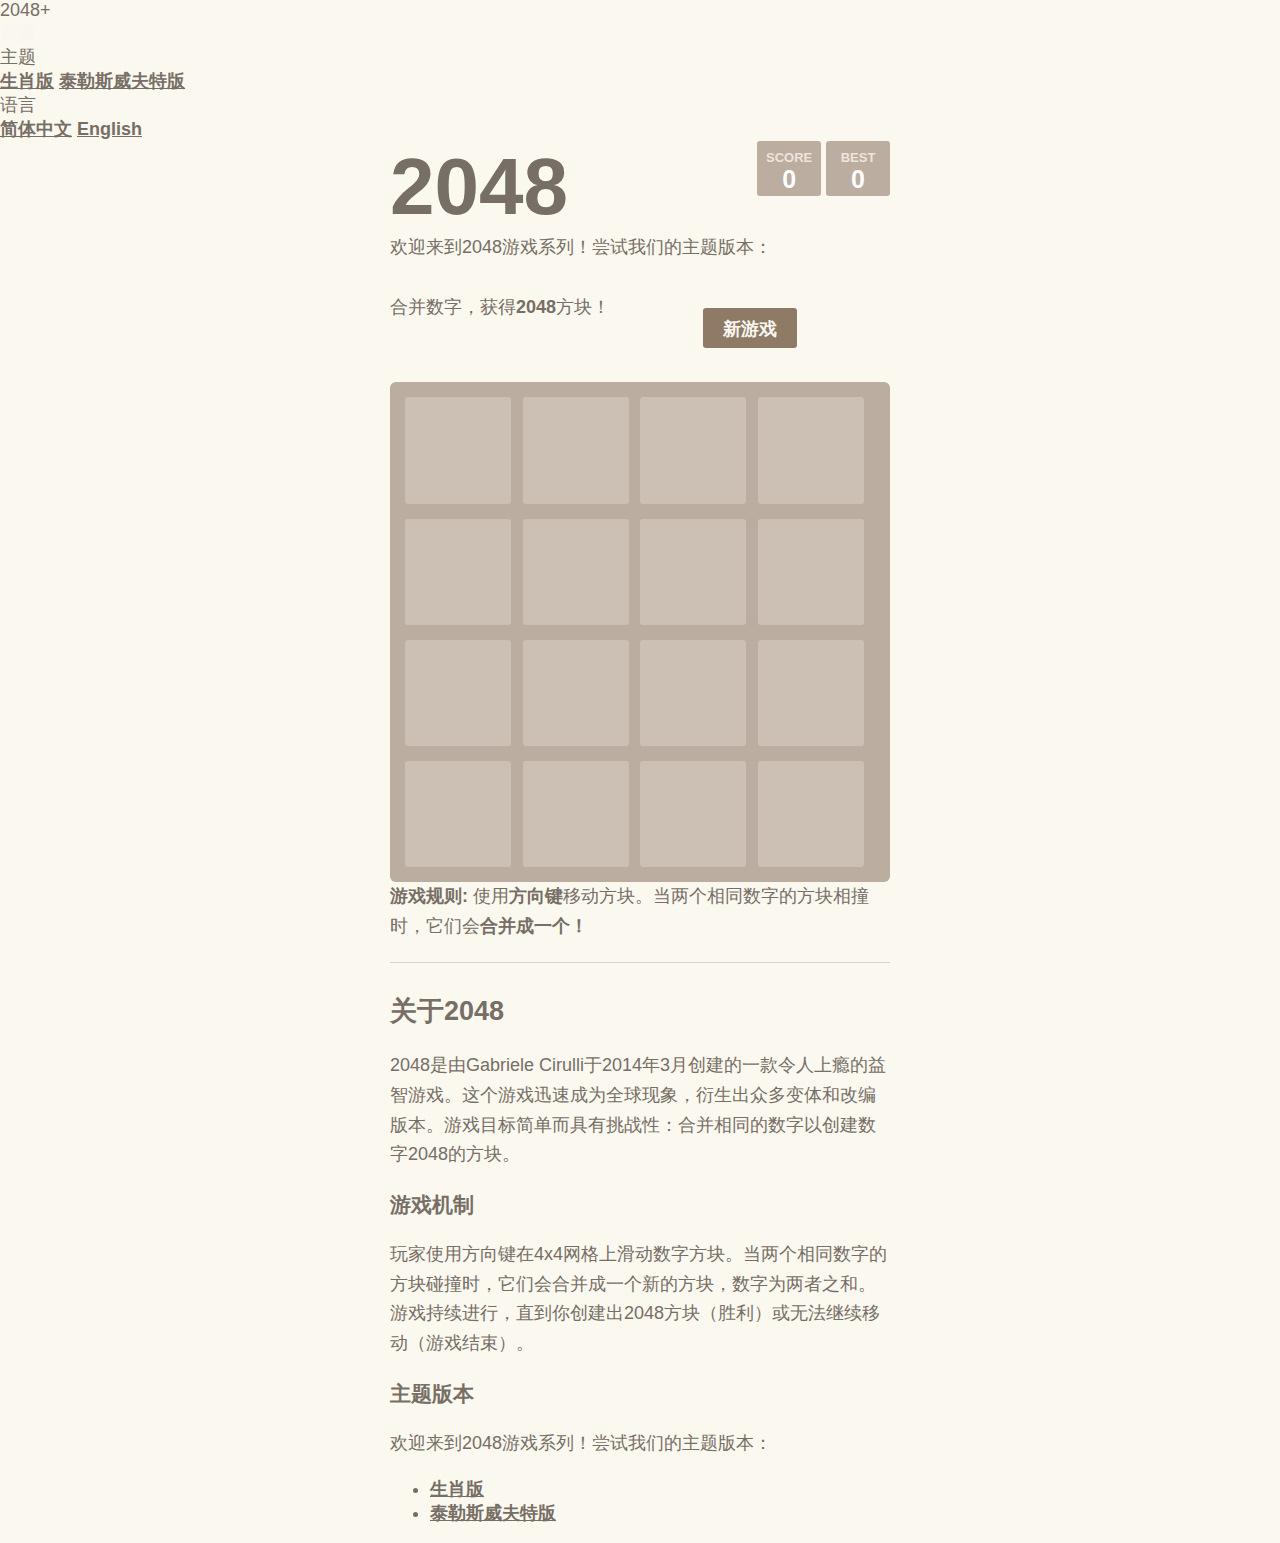
==== cn/index.html @ f3f9c8cc "update" ====
<!DOCTYPE html>
<html lang="cn">
<head>
  <meta charset="utf-8">
  <title>2048 Game Series | 2048 Fun Games</title>
  <meta name="description" content="欢迎来到2048游戏系列！尝试我们的主题版本：">
  <link href="../themes/common.css" rel="stylesheet" type="text/css">
  <link href="../style/main.css" rel="stylesheet" type="text/css">
  <link rel="apple-touch-icon" href="meta/apple-touch-icon.png">
  <meta name="apple-mobile-web-app-capable" content="yes">
  <meta name="apple-mobile-web-app-status-bar-style" content="black">
  <meta name="HandheldFriendly" content="True">
  <meta name="MobileOptimized" content="320">
  <meta name="viewport" content="width=device-width, target-densitydpi=160dpi, initial-scale=1.0, maximum-scale=1, user-scalable=no, minimal-ui">
  <link rel="icon" type="image/x-icon" href="favicon-16x16.ico">
  <link rel="shortcut icon" type="image/x-icon" href="favicon-16x16.ico">
  <link rel="stylesheet" href="https://cdnjs.cloudflare.com/ajax/libs/font-awesome/5.15.4/css/all.min.css">
</head>
<body>
  <div class="nav-container">
    <div class="nav-menu">
      <div class="site-title">2048+</div>
      <div class="nav-item">
        <a href="index.html" style="color: #f9f6f2; text-decoration: none; display: block;">首页</a>
      </div>
      <div class="nav-item">
        <span>主题</span>
        <div class="dropdown-content">
          <a href="themes/zodiac.html">生肖版</a>
          <a href="themes/taylorSwift.html">泰勒斯威夫特版</a>
        </div>
      </div>
    </div>
    <div class="language-selector nav-item">
      <span>语言</span>
      <div class="dropdown-content">
        <a href="/cn/index.html">简体中文</a>
        <a href="/en/index.html">English</a>
      </div>
    </div>
  </div>

  <div class="container">
    <div class="heading">
      <h1 class="title">2048</h1>
      <div class="scores-container">
        <div class="score-container">0</div>
        <div class="best-container">0</div>
      </div>
    </div>

    <p class="theme-intro">
      欢迎来到2048游戏系列！尝试我们的主题版本：
    </p>

    <div class="above-game">
      <p class="game-intro">合并数字，获得 <strong>2048</strong> 方块！</p>
      <a class="restart-button">新游戏</a>
    </div>

    <div class="game-container">
      <div class="game-message">
        <p></p>
        <div class="social-sharing">
          <a href="#" class="twitter-share" onclick="shareOnTwitter()">
            <i class="fab fa-twitter"></i> 分享到推特
          </a>
          <a href="#" class="xiaohongshu-share" onclick="shareOnXiaohongshu()">
            <i class="fas fa-heart"></i> 分享到小红书
          </a>
        </div>
        <div class="lower">
          <a class="keep-playing-button">继续游戏</a>
          <a class="retry-button">再试一次</a>
        </div>
      </div>

      <div class="grid-container">
        <div class="grid-row">
          <div class="grid-cell"></div>
          <div class="grid-cell"></div>
          <div class="grid-cell"></div>
          <div class="grid-cell"></div>
        </div>
        <div class="grid-row">
          <div class="grid-cell"></div>
          <div class="grid-cell"></div>
          <div class="grid-cell"></div>
          <div class="grid-cell"></div>
        </div>
        <div class="grid-row">
          <div class="grid-cell"></div>
          <div class="grid-cell"></div>
          <div class="grid-cell"></div>
          <div class="grid-cell"></div>
        </div>
        <div class="grid-row">
          <div class="grid-cell"></div>
          <div class="grid-cell"></div>
          <div class="grid-cell"></div>
          <div class="grid-cell"></div>
        </div>
      </div>

      <div class="tile-container">
      </div>
    </div>

    <p class="game-explanation">
      <strong class="important">游戏规则:</strong> 使用<strong>方向键</strong>移动方块。当两个相同数字的方块相撞时，它们会<strong>合并成一个！</strong>
    </p>
    <hr>
    <div class="game-description">
      <h2>关于2048</h2>
      <p>2048是由Gabriele Cirulli于2014年3月创建的一款令人上瘾的益智游戏。这个游戏迅速成为全球现象，衍生出众多变体和改编版本。游戏目标简单而具有挑战性：合并相同的数字以创建数字2048的方块。</p>
      
      <h3>游戏机制</h3>
      <p>玩家使用方向键在4x4网格上滑动数字方块。当两个相同数字的方块碰撞时，它们会合并成一个新的方块，数字为两者之和。游戏持续进行，直到你创建出2048方块（胜利）或无法继续移动（游戏结束）。</p>
      
      <h3>主题版本</h3>
      <p>欢迎来到2048游戏系列！尝试我们的主题版本：</p>
      <ul>
        <li><strong><a href="themes/zodiac.html">生肖版</a></strong></li>
        <li><strong><a href="themes/taylorSwift.html">泰勒斯威夫特版</a></strong></li>
      </ul>
    </div>
  </div>

  <script src="../js/bind_polyfill.js"></script>
  <script src="../js/classlist_polyfill.js"></script>
  <script src="../js/animframe_polyfill.js"></script>
  <script src="../js/keyboard_input_manager.js"></script>
  <script src="../js/html_actuator.js"></script>
  <script src="../js/grid.js"></script>
  <script src="../js/tile.js"></script>
  <script src="../js/local_storage_manager.js"></script>
  <script src="../js/game_manager.js"></script>
  <script src="../js/application.js"></script>
  <script>
    function shareOnTwitter() {
      const text = "欢迎来到2048游戏系列！尝试我们的主题版本：";
      const url = window.location.href;
      window.open(`https://twitter.com/intent/tweet?text=${encodeURIComponent(text)}&url=${encodeURIComponent(url)}`, '_blank');
    }

    function shareOnXiaohongshu() {
      const text = "欢迎来到2048游戏系列！尝试我们的主题版本： " + window.location.href;
      navigator.clipboard.writeText(text).then(() => {
        alert("分享到小红书");
      });
    }
  </script>
</body>
</html>
---- style/main.css ----
@import url(fonts/clear-sans.css);
html, body {
  margin: 0;
  padding: 0;
  background: #faf8ef;
  color: #776e65;
  font-family: "Clear Sans", "Helvetica Neue", Arial, sans-serif;
  font-size: 18px; }

body {
  margin: 0; }

.heading:after {
  content: "";
  display: block;
  clear: both; }

h1.title {
  font-size: 80px;
  font-weight: bold;
  margin: 0;
  display: block;
  float: left; }

.scores-container {
  float: right;
  text-align: right; }

.above-game {
  display: flex;
  justify-content: space-between;
  align-items: center;
  margin-bottom: 1em;
}

.above-game:after {
  content: "";
  display: table;
  clear: both;
}

.above-game .restart-button {
  float: right;
}

.score-container, .best-container {
  position: relative;
  display: inline-block;
  background: #bbada0;
  padding: 15px 25px;
  font-size: 25px;
  height: 25px;
  line-height: 47px;
  font-weight: bold;
  border-radius: 3px;
  color: white;
  text-align: center; }
  .score-container:after, .best-container:after {
    position: absolute;
    width: 100%;
    top: 10px;
    left: 0;
    text-transform: uppercase;
    font-size: 13px;
    line-height: 13px;
    text-align: center;
    color: #eee4da; }
  .score-container .score-addition, .best-container .score-addition {
    position: absolute;
    right: 30px;
    color: red;
    font-size: 25px;
    line-height: 25px;
    font-weight: bold;
    color: rgba(119, 110, 101, 0.9);
    z-index: 100;
    -webkit-animation: move-up 600ms ease-in;
    -moz-animation: move-up 600ms ease-in;
    animation: move-up 600ms ease-in;
    -webkit-animation-fill-mode: both;
    -moz-animation-fill-mode: both;
    animation-fill-mode: both; }

.score-container:after {
  content: "Score"; }

.best-container:after {
  content: "Best"; }

p {
  margin-top: 0;
  margin-bottom: 10px;
  line-height: 1.65; }

a {
  color: #776e65;
  font-weight: bold;
  text-decoration: underline;
  cursor: pointer; }

strong.important {
  text-transform: uppercase; }

hr {
  border: none;
  border-bottom: 1px solid #d8d4d0;
  margin-top: 20px;
  margin-bottom: 30px; }

.container {
  width: 500px;
  margin: 0 auto;
  padding: 0 20px;
}

@-webkit-keyframes fade-in {
  0% {
    opacity: 0; }

  100% {
    opacity: 1; } }
@-moz-keyframes fade-in {
  0% {
    opacity: 0; }

  100% {
    opacity: 1; } }
@keyframes fade-in {
  0% {
    opacity: 0; }

  100% {
    opacity: 1; } }
.game-container {
  position: relative;
  padding: 15px;
  cursor: default;
  -webkit-touch-callout: none;
  -ms-touch-callout: none;
  -webkit-user-select: none;
  -moz-user-select: none;
  -ms-user-select: none;
  -ms-touch-action: none;
  touch-action: none;
  background: #bbada0;
  border-radius: 6px;
  width: 500px;
  height: 500px;
  box-sizing: border-box;
  margin: 0 auto;
  clear: both;
  z-index: 5; }
  .game-container .game-message {
    display: none;
    position: absolute;
    top: 0;
    right: 0;
    bottom: 0;
    left: 0;
    background: rgba(238, 228, 218, 0.5);
    z-index: 100;
    text-align: center;
    -webkit-animation: fade-in 800ms ease 1200ms;
    -moz-animation: fade-in 800ms ease 1200ms;
    animation: fade-in 800ms ease 1200ms;
    -webkit-animation-fill-mode: both;
    -moz-animation-fill-mode: both;
    animation-fill-mode: both; }
    .game-container .game-message p {
      font-size: 60px;
      font-weight: bold;
      height: 60px;
      line-height: 60px;
      margin-top: 222px; }
    .game-container .game-message .lower {
      display: block;
      margin-top: 59px; }
    .game-container .game-message a {
      display: inline-block;
      background: #8f7a66;
      border-radius: 3px;
      padding: 0 20px;
      text-decoration: none;
      color: #f9f6f2;
      height: 40px;
      line-height: 42px;
      margin-left: 9px; }
      .game-container .game-message a.keep-playing-button {
        display: none; }
    .game-container .game-message.game-won {
      background: rgba(237, 194, 46, 0.5);
      color: #f9f6f2; }
      .game-container .game-message.game-won a.keep-playing-button {
        display: inline-block; }
    .game-container .game-message.game-won, .game-container .game-message.game-over {
      display: block; }

.grid-container {
  position: relative;
  z-index: 1;
  width: 100%;
  height: 100%; }

.grid-row {
  margin-bottom: 15px;
  display: flex;
  justify-content: space-between; }
  .grid-row:last-child {
    margin-bottom: 0; }
  .grid-row:after {
    content: "";
    display: block;
    clear: both; }

.grid-cell {
  width: 106.25px;
  height: 106.25px;
  border-radius: 3px;
  background: rgba(238, 228, 218, 0.35);
  flex: 0 0 auto; }
  .grid-cell:last-child {
    margin-right: 0; }

.tile-container {
  position: absolute;
  top: 15px;
  left: 15px;
  right: 15px;
  bottom: 15px;
  z-index: 2; }

.tile, .tile .tile-inner {
  width: 107px;
  height: 107px;
  line-height: 107px; }
.tile.tile-position-1-1 {
  -webkit-transform: translate(0px, 0px);
  -moz-transform: translate(0px, 0px);
  -ms-transform: translate(0px, 0px);
  transform: translate(0px, 0px); }
.tile.tile-position-1-2 {
  -webkit-transform: translate(0px, 121px);
  -moz-transform: translate(0px, 121px);
  -ms-transform: translate(0px, 121px);
  transform: translate(0px, 121px); }
.tile.tile-position-1-3 {
  -webkit-transform: translate(0px, 242px);
  -moz-transform: translate(0px, 242px);
  -ms-transform: translate(0px, 242px);
  transform: translate(0px, 242px); }
.tile.tile-position-1-4 {
  -webkit-transform: translate(0px, 363px);
  -moz-transform: translate(0px, 363px);
  -ms-transform: translate(0px, 363px);
  transform: translate(0px, 363px); }
.tile.tile-position-2-1 {
  -webkit-transform: translate(121px, 0px);
  -moz-transform: translate(121px, 0px);
  -ms-transform: translate(121px, 0px);
  transform: translate(121px, 0px); }
.tile.tile-position-2-2 {
  -webkit-transform: translate(121px, 121px);
  -moz-transform: translate(121px, 121px);
  -ms-transform: translate(121px, 121px);
  transform: translate(121px, 121px); }
.tile.tile-position-2-3 {
  -webkit-transform: translate(121px, 242px);
  -moz-transform: translate(121px, 242px);
  -ms-transform: translate(121px, 242px);
  transform: translate(121px, 242px); }
.tile.tile-position-2-4 {
  -webkit-transform: translate(121px, 363px);
  -moz-transform: translate(121px, 363px);
  -ms-transform: translate(121px, 363px);
  transform: translate(121px, 363px); }
.tile.tile-position-3-1 {
  -webkit-transform: translate(242px, 0px);
  -moz-transform: translate(242px, 0px);
  -ms-transform: translate(242px, 0px);
  transform: translate(242px, 0px); }
.tile.tile-position-3-2 {
  -webkit-transform: translate(242px, 121px);
  -moz-transform: translate(242px, 121px);
  -ms-transform: translate(242px, 121px);
  transform: translate(242px, 121px); }
.tile.tile-position-3-3 {
  -webkit-transform: translate(242px, 242px);
  -moz-transform: translate(242px, 242px);
  -ms-transform: translate(242px, 242px);
  transform: translate(242px, 242px); }
.tile.tile-position-3-4 {
  -webkit-transform: translate(242px, 363px);
  -moz-transform: translate(242px, 363px);
  -ms-transform: translate(242px, 363px);
  transform: translate(242px, 363px); }
.tile.tile-position-4-1 {
  -webkit-transform: translate(363px, 0px);
  -moz-transform: translate(363px, 0px);
  -ms-transform: translate(363px, 0px);
  transform: translate(363px, 0px); }
.tile.tile-position-4-2 {
  -webkit-transform: translate(363px, 121px);
  -moz-transform: translate(363px, 121px);
  -ms-transform: translate(363px, 121px);
  transform: translate(363px, 121px); }
.tile.tile-position-4-3 {
  -webkit-transform: translate(363px, 242px);
  -moz-transform: translate(363px, 242px);
  -ms-transform: translate(363px, 242px);
  transform: translate(363px, 242px); }
.tile.tile-position-4-4 {
  -webkit-transform: translate(363px, 363px);
  -moz-transform: translate(363px, 363px);
  -ms-transform: translate(363px, 363px);
  transform: translate(363px, 363px); }

.tile {
  position: absolute;
  -webkit-transition: 100ms ease-in-out;
  -moz-transition: 100ms ease-in-out;
  transition: 100ms ease-in-out;
  -webkit-transition-property: -webkit-transform;
  -moz-transition-property: -moz-transform;
  transition-property: transform; }
  .tile .tile-inner {
    border-radius: 3px;
    background: #eee4da;
    text-align: center;
    font-weight: bold;
    z-index: 10;
    font-size: 55px; }
  .tile.tile-2 .tile-inner {
    background: #eee4da;
    box-shadow: 0 0 30px 10px rgba(243, 215, 116, 0), inset 0 0 0 1px rgba(255, 255, 255, 0); }
  .tile.tile-4 .tile-inner {
    background: #ede0c8;
    box-shadow: 0 0 30px 10px rgba(243, 215, 116, 0), inset 0 0 0 1px rgba(255, 255, 255, 0); }
  .tile.tile-8 .tile-inner {
    color: #f9f6f2;
    background: #f2b179; }
  .tile.tile-16 .tile-inner {
    color: #f9f6f2;
    background: #f59563; }
  .tile.tile-32 .tile-inner {
    color: #f9f6f2;
    background: #f67c5f; }
  .tile.tile-64 .tile-inner {
    color: #f9f6f2;
    background: #f65e3b; }
  .tile.tile-128 .tile-inner {
    color: #f9f6f2;
    background: #edcf72;
    box-shadow: 0 0 30px 10px rgba(243, 215, 116, 0.2381), inset 0 0 0 1px rgba(255, 255, 255, 0.14286);
    font-size: 45px; }
    @media screen and (max-width: 520px) {
      .tile.tile-128 .tile-inner {
        font-size: 25px; } }
  .tile.tile-256 .tile-inner {
    color: #f9f6f2;
    background: #edcc61;
    box-shadow: 0 0 30px 10px rgba(243, 215, 116, 0.31746), inset 0 0 0 1px rgba(255, 255, 255, 0.19048);
    font-size: 45px; }
    @media screen and (max-width: 520px) {
      .tile.tile-256 .tile-inner {
        font-size: 25px; } }
  .tile.tile-512 .tile-inner {
    color: #f9f6f2;
    background: #edc850;
    box-shadow: 0 0 30px 10px rgba(243, 215, 116, 0.39683), inset 0 0 0 1px rgba(255, 255, 255, 0.2381);
    font-size: 45px; }
    @media screen and (max-width: 520px) {
      .tile.tile-512 .tile-inner {
        font-size: 25px; } }
  .tile.tile-1024 .tile-inner {
    color: #f9f6f2;
    background: #edc53f;
    box-shadow: 0 0 30px 10px rgba(243, 215, 116, 0.47619), inset 0 0 0 1px rgba(255, 255, 255, 0.28571);
    font-size: 35px; }
    @media screen and (max-width: 520px) {
      .tile.tile-1024 .tile-inner {
        font-size: 15px; } }
  .tile.tile-2048 .tile-inner {
    color: #f9f6f2;
    background: #edc22e;
    box-shadow: 0 0 30px 10px rgba(243, 215, 116, 0.55556), inset 0 0 0 1px rgba(255, 255, 255, 0.33333);
    font-size: 35px; }
    @media screen and (max-width: 520px) {
      .tile.tile-2048 .tile-inner {
        font-size: 15px; } }
  .tile.tile-super .tile-inner {
    color: #f9f6f2;
    background: #3c3a32;
    font-size: 30px; }
    @media screen and (max-width: 520px) {
      .tile.tile-super .tile-inner {
        font-size: 10px; } }

@-webkit-keyframes appear {
  0% {
    opacity: 0;
    -webkit-transform: scale(0);
    -moz-transform: scale(0);
    -ms-transform: scale(0);
    transform: scale(0); }

  100% {
    opacity: 1;
    -webkit-transform: scale(1);
    -moz-transform: scale(1);
    -ms-transform: scale(1);
    transform: scale(1); } }
@-moz-keyframes appear {
  0% {
    opacity: 0;
    -webkit-transform: scale(0);
    -moz-transform: scale(0);
    -ms-transform: scale(0);
    transform: scale(0); }

  100% {
    opacity: 1;
    -webkit-transform: scale(1);
    -moz-transform: scale(1);
    -ms-transform: scale(1);
    transform: scale(1); } }
@keyframes appear {
  0% {
    opacity: 0;
    -webkit-transform: scale(0);
    -moz-transform: scale(0);
    -ms-transform: scale(0);
    transform: scale(0); }

  100% {
    opacity: 1;
    -webkit-transform: scale(1);
    -moz-transform: scale(1);
    -ms-transform: scale(1);
    transform: scale(1); } }
.tile-new .tile-inner {
  -webkit-animation: appear 200ms ease 100ms;
  -moz-animation: appear 200ms ease 100ms;
  animation: appear 200ms ease 100ms;
  -webkit-animation-fill-mode: backwards;
  -moz-animation-fill-mode: backwards;
  animation-fill-mode: backwards; }

@-webkit-keyframes pop {
  0% {
    -webkit-transform: scale(0);
    -moz-transform: scale(0);
    -ms-transform: scale(0);
    transform: scale(0); }

  50% {
    -webkit-transform: scale(1.2);
    -moz-transform: scale(1.2);
    -ms-transform: scale(1.2);
    transform: scale(1.2); }

  100% {
    -webkit-transform: scale(1);
    -moz-transform: scale(1);
    -ms-transform: scale(1);
    transform: scale(1); } }
@-moz-keyframes pop {
  0% {
    -webkit-transform: scale(0);
    -moz-transform: scale(0);
    -ms-transform: scale(0);
    transform: scale(0); }

  50% {
    -webkit-transform: scale(1.2);
    -moz-transform: scale(1.2);
    -ms-transform: scale(1.2);
    transform: scale(1.2); }

  100% {
    -webkit-transform: scale(1);
    -moz-transform: scale(1);
    -ms-transform: scale(1);
    transform: scale(1); } }
@keyframes pop {
  0% {
    -webkit-transform: scale(0);
    -moz-transform: scale(0);
    -ms-transform: scale(0);
    transform: scale(0); }

  50% {
    -webkit-transform: scale(1.2);
    -moz-transform: scale(1.2);
    -ms-transform: scale(1.2);
    transform: scale(1.2); }

  100% {
    -webkit-transform: scale(1);
    -moz-transform: scale(1);
    -ms-transform: scale(1);
    transform: scale(1); } }
.tile-merged .tile-inner {
  z-index: 20;
  -webkit-animation: pop 200ms ease 100ms;
  -moz-animation: pop 200ms ease 100ms;
  animation: pop 200ms ease 100ms;
  -webkit-animation-fill-mode: backwards;
  -moz-animation-fill-mode: backwards;
  animation-fill-mode: backwards; }

.above-game:after {
  content: "";
  display: block;
  clear: both; }

.game-intro {
  margin-bottom: 0;
  padding: 20px 0;
  position: relative;
  z-index: 10;
  display: flex;
  justify-content: space-between;
  align-items: center;
}

.game-intro p {
  margin: 0;
  line-height: 1.65;
}

.above-game {
  margin-bottom: 0;
}

.restart-button {
  display: inline-block;
  background: #8f7a66;
  border-radius: 3px;
  padding: 0 20px;
  text-decoration: none;
  color: #f9f6f2;
  height: 40px;
  line-height: 42px;
  cursor: pointer;
  font-weight: bold;
  transition: background-color 0.2s ease;
}

.restart-button:hover {
  background: #776e65;
}

.game-container {
  position: relative;
  padding: 15px;
  cursor: default;
  -webkit-touch-callout: none;
  -ms-touch-callout: none;
  -webkit-user-select: none;
  -moz-user-select: none;
  -ms-user-select: none;
  -ms-touch-action: none;
  touch-action: none;
  background: #bbada0;
  border-radius: 6px;
  width: 500px;
  height: 500px;
  box-sizing: border-box;
  margin: 0 auto;
  clear: both;
  z-index: 5; }
  .game-container .game-message {
    display: none;
    position: absolute;
    top: 0;
    right: 0;
    bottom: 0;
    left: 0;
    background: rgba(238, 228, 218, 0.5);
    z-index: 100;
    text-align: center;
    -webkit-animation: fade-in 800ms ease 1200ms;
    -moz-animation: fade-in 800ms ease 1200ms;
    animation: fade-in 800ms ease 1200ms;
    -webkit-animation-fill-mode: both;
    -moz-animation-fill-mode: both;
    animation-fill-mode: both; }
    .game-container .game-message p {
      font-size: 60px;
      font-weight: bold;
      height: 60px;
      line-height: 60px;
      margin-top: 222px; }
    .game-container .game-message .lower {
      display: block;
      margin-top: 59px; }
    .game-container .game-message a {
      display: inline-block;
      background: #8f7a66;
      border-radius: 3px;
      padding: 0 20px;
      text-decoration: none;
      color: #f9f6f2;
      height: 40px;
      line-height: 42px;
      margin-left: 9px; }
      .game-container .game-message a.keep-playing-button {
        display: none; }
    .game-container .game-message.game-won {
      background: rgba(237, 194, 46, 0.5);
      color: #f9f6f2; }
      .game-container .game-message.game-won a.keep-playing-button {
        display: inline-block; }
    .game-container .game-message.game-won, .game-container .game-message.game-over {
      display: block; }

.grid-container {
  position: relative;
  z-index: 1;
  width: 100%;
  height: 100%; }

.grid-row {
  margin-bottom: 15px;
  display: flex;
  justify-content: space-between; }
  .grid-row:last-child {
    margin-bottom: 0; }
  .grid-row:after {
    content: "";
    display: block;
    clear: both; }

.grid-cell {
  width: 106.25px;
  height: 106.25px;
  border-radius: 3px;
  background: rgba(238, 228, 218, 0.35);
  flex: 0 0 auto; }
  .grid-cell:last-child {
    margin-right: 0; }

.tile-container {
  position: absolute;
  top: 15px;
  left: 15px;
  right: 15px;
  bottom: 15px;
  z-index: 2; }

.tile, .tile .tile-inner {
  width: 107px;
  height: 107px;
  line-height: 107px; }
.tile.tile-position-1-1 {
  -webkit-transform: translate(0px, 0px);
  -moz-transform: translate(0px, 0px);
  -ms-transform: translate(0px, 0px);
  transform: translate(0px, 0px); }
.tile.tile-position-1-2 {
  -webkit-transform: translate(0px, 121px);
  -moz-transform: translate(0px, 121px);
  -ms-transform: translate(0px, 121px);
  transform: translate(0px, 121px); }
.tile.tile-position-1-3 {
  -webkit-transform: translate(0px, 242px);
  -moz-transform: translate(0px, 242px);
  -ms-transform: translate(0px, 242px);
  transform: translate(0px, 242px); }
.tile.tile-position-1-4 {
  -webkit-transform: translate(0px, 363px);
  -moz-transform: translate(0px, 363px);
  -ms-transform: translate(0px, 363px);
  transform: translate(0px, 363px); }
.tile.tile-position-2-1 {
  -webkit-transform: translate(121px, 0px);
  -moz-transform: translate(121px, 0px);
  -ms-transform: translate(121px, 0px);
  transform: translate(121px, 0px); }
.tile.tile-position-2-2 {
  -webkit-transform: translate(121px, 121px);
  -moz-transform: translate(121px, 121px);
  -ms-transform: translate(121px, 121px);
  transform: translate(121px, 121px); }
.tile.tile-position-2-3 {
  -webkit-transform: translate(121px, 242px);
  -moz-transform: translate(121px, 242px);
  -ms-transform: translate(121px, 242px);
  transform: translate(121px, 242px); }
.tile.tile-position-2-4 {
  -webkit-transform: translate(121px, 363px);
  -moz-transform: translate(121px, 363px);
  -ms-transform: translate(121px, 363px);
  transform: translate(121px, 363px); }
.tile.tile-position-3-1 {
  -webkit-transform: translate(242px, 0px);
  -moz-transform: translate(242px, 0px);
  -ms-transform: translate(242px, 0px);
  transform: translate(242px, 0px); }
.tile.tile-position-3-2 {
  -webkit-transform: translate(242px, 121px);
  -moz-transform: translate(242px, 121px);
  -ms-transform: translate(242px, 121px);
  transform: translate(242px, 121px); }
.tile.tile-position-3-3 {
  -webkit-transform: translate(242px, 242px);
  -moz-transform: translate(242px, 242px);
  -ms-transform: translate(242px, 242px);
  transform: translate(242px, 242px); }
.tile.tile-position-3-4 {
  -webkit-transform: translate(242px, 363px);
  -moz-transform: translate(242px, 363px);
  -ms-transform: translate(242px, 363px);
  transform: translate(242px, 363px); }
.tile.tile-position-4-1 {
  -webkit-transform: translate(363px, 0px);
  -moz-transform: translate(363px, 0px);
  -ms-transform: translate(363px, 0px);
  transform: translate(363px, 0px); }
.tile.tile-position-4-2 {
  -webkit-transform: translate(363px, 121px);
  -moz-transform: translate(363px, 121px);
  -ms-transform: translate(363px, 121px);
  transform: translate(363px, 121px); }
.tile.tile-position-4-3 {
  -webkit-transform: translate(363px, 242px);
  -moz-transform: translate(363px, 242px);
  -ms-transform: translate(363px, 242px);
  transform: translate(363px, 242px); }
.tile.tile-position-4-4 {
  -webkit-transform: translate(363px, 363px);
  -moz-transform: translate(363px, 363px);
  -ms-transform: translate(363px, 363px);
  transform: translate(363px, 363px); }

.tile {
  position: absolute;
  -webkit-transition: 100ms ease-in-out;
  -moz-transition: 100ms ease-in-out;
  transition: 100ms ease-in-out;
  -webkit-transition-property: -webkit-transform;
  -moz-transition-property: -moz-transform;
  transition-property: transform; }
  .tile .tile-inner {
    border-radius: 3px;
    background: #eee4da;
    text-align: center;
    font-weight: bold;
    z-index: 10;
    font-size: 55px; }
  .tile.tile-2 .tile-inner {
    background: #eee4da;
    box-shadow: 0 0 30px 10px rgba(243, 215, 116, 0), inset 0 0 0 1px rgba(255, 255, 255, 0); }
  .tile.tile-4 .tile-inner {
    background: #ede0c8;
    box-shadow: 0 0 30px 10px rgba(243, 215, 116, 0), inset 0 0 0 1px rgba(255, 255, 255, 0); }
  .tile.tile-8 .tile-inner {
    color: #f9f6f2;
    background: #f2b179; }
  .tile.tile-16 .tile-inner {
    color: #f9f6f2;
    background: #f59563; }
  .tile.tile-32 .tile-inner {
    color: #f9f6f2;
    background: #f67c5f; }
  .tile.tile-64 .tile-inner {
    color: #f9f6f2;
    background: #f65e3b; }
  .tile.tile-128 .tile-inner {
    color: #f9f6f2;
    background: #edcf72;
    box-shadow: 0 0 30px 10px rgba(243, 215, 116, 0.2381), inset 0 0 0 1px rgba(255, 255, 255, 0.14286);
    font-size: 45px; }
    @media screen and (max-width: 520px) {
      .tile.tile-128 .tile-inner {
        font-size: 25px; } }
  .tile.tile-256 .tile-inner {
    color: #f9f6f2;
    background: #edcc61;
    box-shadow: 0 0 30px 10px rgba(243, 215, 116, 0.31746), inset 0 0 0 1px rgba(255, 255, 255, 0.19048);
    font-size: 45px; }
    @media screen and (max-width: 520px) {
      .tile.tile-256 .tile-inner {
        font-size: 25px; } }
  .tile.tile-512 .tile-inner {
    color: #f9f6f2;
    background: #edc850;
    box-shadow: 0 0 30px 10px rgba(243, 215, 116, 0.39683), inset 0 0 0 1px rgba(255, 255, 255, 0.2381);
    font-size: 45px; }
    @media screen and (max-width: 520px) {
      .tile.tile-512 .tile-inner {
        font-size: 25px; } }
  .tile.tile-1024 .tile-inner {
    color: #f9f6f2;
    background: #edc53f;
    box-shadow: 0 0 30px 10px rgba(243, 215, 116, 0.47619), inset 0 0 0 1px rgba(255, 255, 255, 0.28571);
    font-size: 35px; }
    @media screen and (max-width: 520px) {
      .tile.tile-1024 .tile-inner {
        font-size: 15px; } }
  .tile.tile-2048 .tile-inner {
    color: #f9f6f2;
    background: #edc22e;
    box-shadow: 0 0 30px 10px rgba(243, 215, 116, 0.55556), inset 0 0 0 1px rgba(255, 255, 255, 0.33333);
    font-size: 35px; }
    @media screen and (max-width: 520px) {
      .tile.tile-2048 .tile-inner {
        font-size: 15px; } }
  .tile.tile-super .tile-inner {
    color: #f9f6f2;
    background: #3c3a32;
    font-size: 30px; }
    @media screen and (max-width: 520px) {
      .tile.tile-super .tile-inner {
        font-size: 10px; } }

@-webkit-keyframes appear {
  0% {
    opacity: 0;
    -webkit-transform: scale(0);
    -moz-transform: scale(0);
    -ms-transform: scale(0);
    transform: scale(0); }

  100% {
    opacity: 1;
    -webkit-transform: scale(1);
    -moz-transform: scale(1);
    -ms-transform: scale(1);
    transform: scale(1); } }
@-moz-keyframes appear {
  0% {
    opacity: 0;
    -webkit-transform: scale(0);
    -moz-transform: scale(0);
    -ms-transform: scale(0);
    transform: scale(0); }

  100% {
    opacity: 1;
    -webkit-transform: scale(1);
    -moz-transform: scale(1);
    -ms-transform: scale(1);
    transform: scale(1); } }
@keyframes appear {
  0% {
    opacity: 0;
    -webkit-transform: scale(0);
    -moz-transform: scale(0);
    -ms-transform: scale(0);
    transform: scale(0); }

  100% {
    opacity: 1;
    -webkit-transform: scale(1);
    -moz-transform: scale(1);
    -ms-transform: scale(1);
    transform: scale(1); } }
.tile-new .tile-inner {
  -webkit-animation: appear 200ms ease 100ms;
  -moz-animation: appear 200ms ease 100ms;
  animation: appear 200ms ease 100ms;
  -webkit-animation-fill-mode: backwards;
  -moz-animation-fill-mode: backwards;
  animation-fill-mode: backwards; }

@-webkit-keyframes pop {
  0% {
    -webkit-transform: scale(0);
    -moz-transform: scale(0);
    -ms-transform: scale(0);
    transform: scale(0); }

  50% {
    -webkit-transform: scale(1.2);
    -moz-transform: scale(1.2);
    -ms-transform: scale(1.2);
    transform: scale(1.2); }

  100% {
    -webkit-transform: scale(1);
    -moz-transform: scale(1);
    -ms-transform: scale(1);
    transform: scale(1); } }
@-moz-keyframes pop {
  0% {
    -webkit-transform: scale(0);
    -moz-transform: scale(0);
    -ms-transform: scale(0);
    transform: scale(0); }

  50% {
    -webkit-transform: scale(1.2);
    -moz-transform: scale(1.2);
    -ms-transform: scale(1.2);
    transform: scale(1.2); }

  100% {
    -webkit-transform: scale(1);
    -moz-transform: scale(1);
    -ms-transform: scale(1);
    transform: scale(1); } }
@keyframes pop {
  0% {
    -webkit-transform: scale(0);
    -moz-transform: scale(0);
    -ms-transform: scale(0);
    transform: scale(0); }

  50% {
    -webkit-transform: scale(1.2);
    -moz-transform: scale(1.2);
    -ms-transform: scale(1.2);
    transform: scale(1.2); }

  100% {
    -webkit-transform: scale(1);
    -moz-transform: scale(1);
    -ms-transform: scale(1);
    transform: scale(1); } }
.tile-merged .tile-inner {
  z-index: 20;
  -webkit-animation: pop 200ms ease 100ms;
  -moz-animation: pop 200ms ease 100ms;
  animation: pop 200ms ease 100ms;
  -webkit-animation-fill-mode: backwards;
  -moz-animation-fill-mode: backwards;
  animation-fill-mode: backwards; }

.above-game:after {
  content: "";
  display: block;
  clear: both; }

.game-intro {
  margin-bottom: 0;
  padding: 20px 0;
  position: relative;
  z-index: 10;
  display: flex;
  justify-content: space-between;
  align-items: center;
}

.game-intro p {
  margin: 0;
  line-height: 1.65;
}

.above-game {
  margin-bottom: 0;
}

.restart-button {
  display: inline-block;
  background: #8f7a66;
  border-radius: 3px;
  padding: 0 20px;
  text-decoration: none;
  color: #f9f6f2;
  height: 40px;
  line-height: 42px;
  cursor: pointer;
  font-weight: bold;
  transition: background-color 0.2s ease;
}

.restart-button:hover {
  background: #776e65;
}

.game-container {
  position: relative;
  padding: 15px;
  cursor: default;
  -webkit-touch-callout: none;
  -ms-touch-callout: none;
  -webkit-user-select: none;
  -moz-user-select: none;
  -ms-user-select: none;
  -ms-touch-action: none;
  touch-action: none;
  background: #bbada0;
  border-radius: 6px;
  width: 500px;
  height: 500px;
  box-sizing: border-box;
  margin: 0 auto;
  clear: both;
  z-index: 5; }
  .game-container .game-message {
    display: none;
    position: absolute;
    top: 0;
    right: 0;
    bottom: 0;
    left: 0;
    background: rgba(238, 228, 218, 0.5);
    z-index: 100;
    text-align: center;
    -webkit-animation: fade-in 800ms ease 1200ms;
    -moz-animation: fade-in 800ms ease 1200ms;
    animation: fade-in 800ms ease 1200ms;
    -webkit-animation-fill-mode: both;
    -moz-animation-fill-mode: both;
    animation-fill-mode: both; }
    .game-container .game-message p {
      font-size: 60px;
      font-weight: bold;
      height: 60px;
      line-height: 60px;
      margin-top: 222px; }
    .game-container .game-message .lower {
      display: block;
      margin-top: 59px; }
    .game-container .game-message a {
      display: inline-block;
      background: #8f7a66;
      border-radius: 3px;
      padding: 0 20px;
      text-decoration: none;
      color: #f9f6f2;
      height: 40px;
      line-height: 42px;
      margin-left: 9px; }
      .game-container .game-message a.keep-playing-button {
        display: none; }
    .game-container .game-message.game-won {
      background: rgba(237, 194, 46, 0.5);
      color: #f9f6f2; }
      .game-container .game-message.game-won a.keep-playing-button {
        display: inline-block; }
    .game-container .game-message.game-won, .game-container .game-message.game-over {
      display: block; }

.grid-container {
  position: relative;
  z-index: 1;
  width: 100%;
  height: 100%; }

.grid-row {
  margin-bottom: 15px;
  display: flex;
  justify-content: space-between; }
  .grid-row:last-child {
    margin-bottom: 0; }
  .grid-row:after {
    content: "";
    display: block;
    clear: both; }

.grid-cell {
  width: 106.25px;
  height: 106.25px;
  border-radius: 3px;
  background: rgba(238, 228, 218, 0.35);
  flex: 0 0 auto; }
  .grid-cell:last-child {
    margin-right: 0; }

.tile-container {
  position: absolute;
  top: 15px;
  left: 15px;
  right: 15px;
  bottom: 15px;
  z-index: 2; }

.tile, .tile .tile-inner {
  width: 107px;
  height: 107px;
  line-height: 107px; }
.tile.tile-position-1-1 {
  -webkit-transform: translate(0px, 0px);
  -moz-transform: translate(0px, 0px);
  -ms-transform: translate(0px, 0px);
  transform: translate(0px, 0px); }
.tile.tile-position-1-2 {
  -webkit-transform: translate(0px, 121px);
  -moz-transform: translate(0px, 121px);
  -ms-transform: translate(0px, 121px);
  transform: translate(0px, 121px); }
.tile.tile-position-1-3 {
  -webkit-transform: translate(0px, 242px);
  -moz-transform: translate(0px, 242px);
  -ms-transform: translate(0px, 242px);
  transform: translate(0px, 242px); }
.tile.tile-position-1-4 {
  -webkit-transform: translate(0px, 363px);
  -moz-transform: translate(0px, 363px);
  -ms-transform: translate(0px, 363px);
  transform: translate(0px, 363px); }
.tile.tile-position-2-1 {
  -webkit-transform: translate(121px, 0px);
  -moz-transform: translate(121px, 0px);
  -ms-transform: translate(121px, 0px);
  transform: translate(121px, 0px); }
.tile.tile-position-2-2 {
  -webkit-transform: translate(121px, 121px);
  -moz-transform: translate(121px, 121px);
  -ms-transform: translate(121px, 121px);
  transform: translate(121px, 121px); }
.tile.tile-position-2-3 {
  -webkit-transform: translate(121px, 242px);
  -moz-transform: translate(121px, 242px);
  -ms-transform: translate(121px, 242px);
  transform: translate(121px, 242px); }
.tile.tile-position-2-4 {
  -webkit-transform: translate(121px, 363px);
  -moz-transform: translate(121px, 363px);
  -ms-transform: translate(121px, 363px);
  transform: translate(121px, 363px); }
.tile.tile-position-3-1 {
  -webkit-transform: translate(242px, 0px);
  -moz-transform: translate(242px, 0px);
  -ms-transform: translate(242px, 0px);
  transform: translate(242px, 0px); }
.tile.tile-position-3-2 {
  -webkit-transform: translate(242px, 121px);
  -moz-transform: translate(242px, 121px);
  -ms-transform: translate(242px, 121px);
  transform: translate(242px, 121px); }
.tile.tile-position-3-3 {
  -webkit-transform: translate(242px, 242px);
  -moz-transform: translate(242px, 242px);
  -ms-transform: translate(242px, 242px);
  transform: translate(242px, 242px); }
.tile.tile-position-3-4 {
  -webkit-transform: translate(242px, 363px);
  -moz-transform: translate(242px, 363px);
  -ms-transform: translate(242px, 363px);
  transform: translate(242px, 363px); }
.tile.tile-position-4-1 {
  -webkit-transform: translate(363px, 0px);
  -moz-transform: translate(363px, 0px);
  -ms-transform: translate(363px, 0px);
  transform: translate(363px, 0px); }
.tile.tile-position-4-2 {
  -webkit-transform: translate(363px, 121px);
  -moz-transform: translate(363px, 121px);
  -ms-transform: translate(363px, 121px);
  transform: translate(363px, 121px); }
.tile.tile-position-4-3 {
  -webkit-transform: translate(363px, 242px);
  -moz-transform: translate(363px, 242px);
  -ms-transform: translate(363px, 242px);
  transform: translate(363px, 242px); }
.tile.tile-position-4-4 {
  -webkit-transform: translate(363px, 363px);
  -moz-transform: translate(363px, 363px);
  -ms-transform: translate(363px, 363px);
  transform: translate(363px, 363px); }

.tile {
  position: absolute;
  -webkit-transition: 100ms ease-in-out;
  -moz-transition: 100ms ease-in-out;
  transition: 100ms ease-in-out;
  -webkit-transition-property: -webkit-transform;
  -moz-transition-property: -moz-transform;
  transition-property: transform; }
  .tile .tile-inner {
    border-radius: 3px;
    background: #eee4da;
    text-align: center;
    font-weight: bold;
    z-index: 10;
    font-size: 55px; }
  .tile.tile-2 .tile-inner {
    background: #eee4da;
    box-shadow: 0 0 30px 10px rgba(243, 215, 116, 0), inset 0 0 0 1px rgba(255, 255, 255, 0); }
  .tile.tile-4 .tile-inner {
    background: #ede0c8;
    box-shadow: 0 0 30px 10px rgba(243, 215, 116, 0), inset 0 0 0 1px rgba(255, 255, 255, 0); }
  .tile.tile-8 .tile-inner {
    color: #f9f6f2;
    background: #f2b179; }
  .tile.tile-16 .tile-inner {
    color: #f9f6f2;
    background: #f59563; }
  .tile.tile-32 .tile-inner {
    color: #f9f6f2;
    background: #f67c5f; }
  .tile.tile-64 .tile-inner {
    color: #f9f6f2;
    background: #f65e3b; }
  .tile.tile-128 .tile-inner {
    color: #f9f6f2;
    background: #edcf72;
    box-shadow: 0 0 30px 10px rgba(243, 215, 116, 0.2381), inset 0 0 0 1px rgba(255, 255, 255, 0.14286);
    font-size: 45px; }
    @media screen and (max-width: 520px) {
      .tile.tile-128 .tile-inner {
        font-size: 25px; } }
  .tile.tile-256 .tile-inner {
    color: #f9f6f2;
    background: #edcc61;
    box-shadow: 0 0 30px 10px rgba(243, 215, 116, 0.31746), inset 0 0 0 1px rgba(255, 255, 255, 0.19048);
    font-size: 45px; }
    @media screen and (max-width: 520px) {
      .tile.tile-256 .tile-inner {
        font-size: 25px; } }
  .tile.tile-512 .tile-inner {
    color: #f9f6f2;
    background: #edc850;
    box-shadow: 0 0 30px 10px rgba(243, 215, 116, 0.39683), inset 0 0 0 1px rgba(255, 255, 255, 0.2381);
    font-size: 45px; }
    @media screen and (max-width: 520px) {
      .tile.tile-512 .tile-inner {
        font-size: 25px; } }
  .tile.tile-1024 .tile-inner {
    color: #f9f6f2;
    background: #edc53f;
    box-shadow: 0 0 30px 10px rgba(243, 215, 116, 0.47619), inset 0 0 0 1px rgba(255, 255, 255, 0.28571);
    font-size: 35px; }
    @media screen and (max-width: 520px) {
      .tile.tile-1024 .tile-inner {
        font-size: 15px; } }
  .tile.tile-2048 .tile-inner {
    color: #f9f6f2;
    background: #edc22e;
    box-shadow: 0 0 30px 10px rgba(243, 215, 116, 0.55556), inset 0 0 0 1px rgba(255, 255, 255, 0.33333);
    font-size: 35px; }
    @media screen and (max-width: 520px) {
      .tile.tile-2048 .tile-inner {
        font-size: 15px; } }
  .tile.tile-super .tile-inner {
    color: #f9f6f2;
    background: #3c3a32;
    font-size: 30px; }
    @media screen and (max-width: 520px) {
      .tile.tile-super .tile-inner {
        font-size: 10px; } }

@-webkit-keyframes appear {
  0% {
    opacity: 0;
    -webkit-transform: scale(0);
    -moz-transform: scale(0);
    -ms-transform: scale(0);
    transform: scale(0); }

  100% {
    opacity: 1;
    -webkit-transform: scale(1);
    -moz-transform: scale(1);
    -ms-transform: scale(1);
    transform: scale(1); } }
@-moz-keyframes appear {
  0% {
    opacity: 0;
    -webkit-transform: scale(0);
    -moz-transform: scale(0);
    -ms-transform: scale(0);
    transform: scale(0); }

  100% {
    opacity: 1;
    -webkit-transform: scale(1);
    -moz-transform: scale(1);
    -ms-transform: scale(1);
    transform: scale(1); } }
@keyframes appear {
  0% {
    opacity: 0;
    -webkit-transform: scale(0);
    -moz-transform: scale(0);
    -ms-transform: scale(0);
    transform: scale(0); }

  100% {
    opacity: 1;
    -webkit-transform: scale(1);
    -moz-transform: scale(1);
    -ms-transform: scale(1);
    transform: scale(1); } }
.tile-new .tile-inner {
  -webkit-animation: appear 200ms ease 100ms;
  -moz-animation: appear 200ms ease 100ms;
  animation: appear 200ms ease 100ms;
  -webkit-animation-fill-mode: backwards;
  -moz-animation-fill-mode: backwards;
  animation-fill-mode: backwards; }

@-webkit-keyframes pop {
  0% {
    -webkit-transform: scale(0);
    -moz-transform: scale(0);
    -ms-transform: scale(0);
    transform: scale(0); }

  50% {
    -webkit-transform: scale(1.2);
    -moz-transform: scale(1.2);
    -ms-transform: scale(1.2);
    transform: scale(1.2); }

  100% {
    -webkit-transform: scale(1);
    -moz-transform: scale(1);
    -ms-transform: scale(1);
    transform: scale(1); } }
@-moz-keyframes pop {
  0% {
    -webkit-transform: scale(0);
    -moz-transform: scale(0);
    -ms-transform: scale(0);
    transform: scale(0); }

  50% {
    -webkit-transform: scale(1.2);
    -moz-transform: scale(1.2);
    -ms-transform: scale(1.2);
    transform: scale(1.2); }

  100% {
    -webkit-transform: scale(1);
    -moz-transform: scale(1);
    -ms-transform: scale(1);
    transform: scale(1); } }
@keyframes pop {
  0% {
    -webkit-transform: scale(0);
    -moz-transform: scale(0);
    -ms-transform: scale(0);
    transform: scale(0); }

  50% {
    -webkit-transform: scale(1.2);
    -moz-transform: scale(1.2);
    -ms-transform: scale(1.2);
    transform: scale(1.2); }

  100% {
    -webkit-transform: scale(1);
    -moz-transform: scale(1);
    -ms-transform: scale(1);
    transform: scale(1); } }
.tile-merged .tile-inner {
  z-index: 20;
  -webkit-animation: pop 200ms ease 100ms;
  -moz-animation: pop 200ms ease 100ms;
  animation: pop 200ms ease 100ms;
  -webkit-animation-fill-mode: backwards;
  -moz-animation-fill-mode: backwards;
  animation-fill-mode: backwards; }

.above-game:after {
  content: "";
  display: block;
  clear: both; }

.game-intro {
  margin-bottom: 0;
  padding: 20px 0;
  position: relative;
  z-index: 10;
  display: flex;
  justify-content: space-between;
  align-items: center;
}

.game-intro p {
  margin: 0;
  line-height: 1.65;
}

.above-game {
  margin-bottom: 0;
}

.restart-button {
  display: inline-block;
  background: #8f7a66;
  border-radius: 3px;
  padding: 0 20px;
  text-decoration: none;
  color: #f9f6f2;
  height: 40px;
  line-height: 42px;
  cursor: pointer;
  font-weight: bold;
  transition: background-color 0.2s ease;
}

.restart-button:hover {
  background: #776e65;
}

.game-container {
  position: relative;
  padding: 15px;
  cursor: default;
  -webkit-touch-callout: none;
  -ms-touch-callout: none;
  -webkit-user-select: none;
  -moz-user-select: none;
  -ms-user-select: none;
  -ms-touch-action: none;
  touch-action: none;
  background: #bbada0;
  border-radius: 6px;
  width: 500px;
  height: 500px;
  box-sizing: border-box;
  margin: 0 auto;
  clear: both;
  z-index: 5; }
  .game-container .game-message {
    display: none;
    position: absolute;
    top: 0;
    right: 0;
    bottom: 0;
    left: 0;
    background: rgba(238, 228, 218, 0.5);
    z-index: 100;
    text-align: center;
    -webkit-animation: fade-in 800ms ease 1200ms;
    -moz-animation: fade-in 800ms ease 1200ms;
    animation: fade-in 800ms ease 1200ms;
    -webkit-animation-fill-mode: both;
    -moz-animation-fill-mode: both;
    animation-fill-mode: both; }
    .game-container .game-message p {
      font-size: 60px;
      font-weight: bold;
      height: 60px;
      line-height: 60px;
      margin-top: 222px; }
    .game-container .game-message .lower {
      display: block;
      margin-top: 59px; }
    .game-container .game-message a {
      display: inline-block;
      background: #8f7a66;
      border-radius: 3px;
      padding: 0 20px;
      text-decoration: none;
      color: #f9f6f2;
      height: 40px;
      line-height: 42px;
      margin-left: 9px; }
      .game-container .game-message a.keep-playing-button {
        display: none; }
    .game-container .game-message.game-won {
      background: rgba(237, 194, 46, 0.5);
      color: #f9f6f2; }
      .game-container .game-message.game-won a.keep-playing-button {
        display: inline-block; }
    .game-container .game-message.game-won, .game-container .game-message.game-over {
      display: block; }

.grid-container {
  position: relative;
  z-index: 1;
  width: 100%;
  height: 100%; }

.grid-row {
  margin-bottom: 15px;
  display: flex;
  justify-content: space-between; }
  .grid-row:last-child {
    margin-bottom: 0; }
  .grid-row:after {
    content: "";
    display: block;
    clear: both; }

.grid-cell {
  width: 106.25px;
  height: 106.25px;
  border-radius: 3px;
  background: rgba(238, 228, 218, 0.35);
  flex: 0 0 auto; }
  .grid-cell:last-child {
    margin-right: 0; }

.tile-container {
  position: absolute;
  top: 15px;
  left: 15px;
  right: 15px;
  bottom: 15px;
  z-index: 2; }

.tile, .tile .tile-inner {
  width: 107px;
  height: 107px;
  line-height: 107px; }
.tile.tile-position-1-1 {
  -webkit-transform: translate(0px, 0px);
  -moz-transform: translate(0px, 0px);
  -ms-transform: translate(0px, 0px);
  transform: translate(0px, 0px); }
.tile.tile-position-1-2 {
  -webkit-transform: translate(0px, 121px);
  -moz-transform: translate(0px, 121px);
  -ms-transform: translate(0px, 121px);
  transform: translate(0px, 121px); }
.tile.tile-position-1-3 {
  -webkit-transform: translate(0px, 242px);
  -moz-transform: translate(0px, 242px);
  -ms-transform: translate(0px, 242px);
  transform: translate(0px, 242px); }
.tile.tile-position-1-4 {
  -webkit-transform: translate(0px, 363px);
  -moz-transform: translate(0px, 363px);
  -ms-transform: translate(0px, 363px);
  transform: translate(0px, 363px); }
.tile.tile-position-2-1 {
  -webkit-transform: translate(121px, 0px);
  -moz-transform: translate(121px, 0px);
  -ms-transform: translate(121px, 0px);
  transform: translate(121px, 0px); }
.tile.tile-position-2-2 {
  -webkit-transform: translate(121px, 121px);
  -moz-transform: translate(121px, 121px);
  -ms-transform: translate(121px, 121px);
  transform: translate(121px, 121px); }
.tile.tile-position-2-3 {
  -webkit-transform: translate(121px, 242px);
  -moz-transform: translate(121px, 242px);
  -ms-transform: translate(121px, 242px);
  transform: translate(121px, 242px); }
.tile.tile-position-2-4 {
  -webkit-transform: translate(121px, 363px);
  -moz-transform: translate(121px, 363px);
  -ms-transform: translate(121px, 363px);
  transform: translate(121px, 363px); }
.tile.tile-position-3-1 {
  -webkit-transform: translate(242px, 0px);
  -moz-transform: translate(242px, 0px);
  -ms-transform: translate(242px, 0px);
  transform: translate(242px, 0px); }
.tile.tile-position-3-2 {
  -webkit-transform: translate(242px, 121px);
  -moz-transform: translate(242px, 121px);
  -ms-transform: translate(242px, 121px);
  transform: translate(242px, 121px); }
.tile.tile-position-3-3 {
  -webkit-transform: translate(242px, 242px);
  -moz-transform: translate(242px, 242px);
  -ms-transform: translate(242px, 242px);
  transform: translate(242px, 242px); }
.tile.tile-position-3-4 {
  -webkit-transform: translate(242px, 363px);
  -moz-transform: translate(242px, 363px);
  -ms-transform: translate(242px, 363px);
  transform: translate(242px, 363px); }
.tile.tile-position-4-1 {
  -webkit-transform: translate(363px, 0px);
  -moz-transform: translate(363px, 0px);
  -ms-transform: translate(363px, 0px);
  transform: translate(363px, 0px); }
.tile.tile-position-4-2 {
  -webkit-transform: translate(363px, 121px);
  -moz-transform: translate(363px, 121px);
  -ms-transform: translate(363px, 121px);
  transform: translate(363px, 121px); }
.tile.tile-position-4-3 {
  -webkit-transform: translate(363px, 242px);
  -moz-transform: translate(363px, 242px);
  -ms-transform: translate(363px, 242px);
  transform: translate(363px, 242px); }
.tile.tile-position-4-4 {
  -webkit-transform: translate(363px, 363px);
  -moz-transform: translate(363px, 363px);
  -ms-transform: translate(363px, 363px);
  transform: translate(363px, 363px); }

.tile {
  position: absolute;
  -webkit-transition: 100ms ease-in-out;
  -moz-transition: 100ms ease-in-out;
  transition: 100ms ease-in-out;
  -webkit-transition-property: -webkit-transform;
  -moz-transition-property: -moz-transform;
  transition-property: transform; }
  .tile .tile-inner {
    border-radius: 3px;
    background: #eee4da;
    text-align: center;
    font-weight: bold;
    z-index: 10;
    font-size: 55px; }
  .tile.tile-2 .tile-inner {
    background: #eee4da;
    box-shadow: 0 0 30px 10px rgba(243, 215, 116, 0), inset 0 0 0 1px rgba(255, 255, 255, 0); }
  .tile.tile-4 .tile-inner {
    background: #ede0c8;
    box-shadow: 0 0 30px 10px rgba(243, 215, 116, 0), inset 0 0 0 1px rgba(255, 255, 255, 0); }
  .tile.tile-8 .tile-inner {
    color: #f9f6f2;
    background: #f2b179; }
  .tile.tile-16 .tile-inner {
    color: #f9f6f2;
    background: #f59563; }
  .tile.tile-32 .tile-inner {
    color: #f9f6f2;
    background: #f67c5f; }
  .tile.tile-64 .tile-inner {
    color: #f9f6f2;
    background: #f65e3b; }
  .tile.tile-128 .tile-inner {
    color: #f9f6f2;
    background: #edcf72;
    box-shadow: 0 0 30px 10px rgba(243, 215, 116, 0.2381), inset 0 0 0 1px rgba(255, 255, 255, 0.14286);
    font-size: 45px; }
    @media screen and (max-width: 520px) {
      .tile.tile-128 .tile-inner {
        font-size: 25px; } }
  .tile.tile-256 .tile-inner {
    color: #f9f6f2;
    background: #edcc61;
    box-shadow: 0 0 30px 10px rgba(243, 215, 116, 0.31746), inset 0 0 0 1px rgba(255, 255, 255, 0.19048);
    font-size: 45px; }
    @media screen and (max-width: 520px) {
      .tile.tile-256 .tile-inner {
        font-size: 25px; } }
  .tile.tile-512 .tile-inner {
    color: #f9f6f2;
    background: #edc850;
    box-shadow: 0 0 30px 10px rgba(243, 215, 116, 0.39683), inset 0 0 0 1px rgba(255, 255, 255, 0.2381);
    font-size: 45px; }
    @media screen and (max-width: 520px) {
      .tile.tile-512 .tile-inner {
        font-size: 25px; } }
  .tile.tile-1024 .tile-inner {
    color: #f9f6f2;
    background: #edc53f;
    box-shadow: 0 0 30px 10px rgba(243, 215, 116, 0.47619), inset 0 0 0 1px rgba(255, 255, 255, 0.28571);
    font-size: 35px; }
    @media screen and (max-width: 520px) {
      .tile.tile-1024 .tile-inner {
        font-size: 15px; } }
  .tile.tile-2048 .tile-inner {
    color: #f9f6f2;
    background: #edc22e;
    box-shadow: 0 0 30px 10px rgba(243, 215, 116, 0.55556), inset 0 0 0 1px rgba(255, 255, 255, 0.33333);
    font-size: 35px; }
    @media screen and (max-width: 520px) {
      .tile.tile-2048 .tile-inner {
        font-size: 15px; } }
  .tile.tile-super .tile-inner {
    color: #f9f6f2;
    background: #3c3a32;
    font-size: 30px; }
    @media screen and (max-width: 520px) {
      .tile.tile-super .tile-inner {
        font-size: 10px; } }

@-webkit-keyframes appear {
  0% {
    opacity: 0;
    -webkit-transform: scale(0);
    -moz-transform: scale(0);
    -ms-transform: scale(0);
    transform: scale(0); }

  100% {
    opacity: 1;
    -webkit-transform: scale(1);
    -moz-transform: scale(1);
    -ms-transform: scale(1);
    transform: scale(1); } }
@-moz-keyframes appear {
  0% {
    opacity: 0;
    -webkit-transform: scale(0);
    -moz-transform: scale(0);
    -ms-transform: scale(0);
    transform: scale(0); }

  100% {
    opacity: 1;
    -webkit-transform: scale(1);
    -moz-transform: scale(1);
    -ms-transform: scale(1);
    transform: scale(1); } }
@keyframes appear {
  0% {
    opacity: 0;
    -webkit-transform: scale(0);
    -moz-transform: scale(0);
    -ms-transform: scale(0);
    transform: scale(0); }

  100% {
    opacity: 1;
    -webkit-transform: scale(1);
    -moz-transform: scale(1);
    -ms-transform: scale(1);
    transform: scale(1); } }
.tile-new .tile-inner {
  -webkit-animation: appear 200ms ease 100ms;
  -moz-animation: appear 200ms ease 100ms;
  animation: appear 200ms ease 100ms;
  -webkit-animation-fill-mode: backwards;
  -moz-animation-fill-mode: backwards;
  animation-fill-mode: backwards; }

@-webkit-keyframes pop {
  0% {
    -webkit-transform: scale(0);
    -moz-transform: scale(0);
    -ms-transform: scale(0);
    transform: scale(0); }

  50% {
    -webkit-transform: scale(1.2);
    -moz-transform: scale(1.2);
    -ms-transform: scale(1.2);
    transform: scale(1.2); }

  100% {
    -webkit-transform: scale(1);
    -moz-transform: scale(1);
    -ms-transform: scale(1);
    transform: scale(1); } }
@-moz-keyframes pop {
  0% {
    -webkit-transform: scale(0);
    -moz-transform: scale(0);
    -ms-transform: scale(0);
    transform: scale(0); }

  50% {
    -webkit-transform: scale(1.2);
    -moz-transform: scale(1.2);
    -ms-transform: scale(1.2);
    transform: scale(1.2); }

  100% {
    -webkit-transform: scale(1);
    -moz-transform: scale(1);
    -ms-transform: scale(1);
    transform: scale(1); } }
@keyframes pop {
  0% {
    -webkit-transform: scale(0);
    -moz-transform: scale(0);
    -ms-transform: scale(0);
    transform: scale(0); }

  50% {
    -webkit-transform: scale(1.2);
    -moz-transform: scale(1.2);
    -ms-transform: scale(1.2);
    transform: scale(1.2); }

  100% {
    -webkit-transform: scale(1);
    -moz-transform: scale(1);
    -ms-transform: scale(1);
    transform: scale(1); } }
.tile-merged .tile-inner {
  z-index: 20;
  -webkit-animation: pop 200ms ease 100ms;
  -moz-animation: pop 200ms ease 100ms;
  animation: pop 200ms ease 100ms;
  -webkit-animation-fill-mode: backwards;
  -moz-animation-fill-mode: backwards;
  animation-fill-mode: backwards; }

.above-game:after {
  content: "";
  display: block;
  clear: both; }

.game-intro {
  position: relative;
  z-index: 10;
  text-align: center;
  margin-bottom: 40px;
}

.restart-button {
  display: inline-block;
  background: #8f7a66;
  border-radius: 3px;
  padding: 0 20px;
  text-decoration: none;
  color: #f9f6f2;
  height: 40px;
  line-height: 42px;
  cursor: pointer;
  font-weight: bold;
  text-align: center;
  transition: 0.2s ease;
  margin: 0 auto;
}

.restart-button:hover {
  background: #776e65;
}

.game-container {
  position: relative;
  padding: 15px;
  cursor: default;
  -webkit-touch-callout: none;
  -ms-touch-callout: none;
  -webkit-user-select: none;
  -moz-user-select: none;
  -ms-user-select: none;
  -ms-touch-action: none;
  touch-action: none;
  background: #bbada0;
  border-radius: 6px;
  width: 500px;
  height: 500px;
  box-sizing: border-box;
  margin: 0 auto;
  clear: both;
  z-index: 5; }
  .game-container .game-message {
    display: none;
    position: absolute;
    top: 0;
    right: 0;
    bottom: 0;
    left: 0;
    background: rgba(238, 228, 218, 0.5);
    z-index: 100;
    text-align: center;
    -webkit-animation: fade-in 800ms ease 1200ms;
    -moz-animation: fade-in 800ms ease 1200ms;
    animation: fade-in 800ms ease 1200ms;
    -webkit-animation-fill-mode: both;
    -moz-animation-fill-mode: both;
    animation-fill-mode: both; }
    .game-container .game-message p {
      font-size: 60px;
      font-weight: bold;
      height: 60px;
      line-height: 60px;
      margin-top: 222px; }
    .game-container .game-message .lower {
      display: block;
      margin-top: 59px; }
    .game-container .game-message a {
      display: inline-block;
      background: #8f7a66;
      border-radius: 3px;
      padding: 0 20px;
      text-decoration: none;
      color: #f9f6f2;
      height: 40px;
      line-height: 42px;
      margin-left: 9px; }
      .game-container .game-message a.keep-playing-button {
        display: none; }
    .game-container .game-message.game-won {
      background: rgba(237, 194, 46, 0.5);
      color: #f9f6f2; }
      .game-container .game-message.game-won a.keep-playing-button {
        display: inline-block; }
    .game-container .game-message.game-won, .game-container .game-message.game-over {
      display: block; }

.grid-container {
  position: relative;
  z-index: 1;
  width: 100%;
  height: 100%; }

.grid-row {
  margin-bottom: 15px;
  display: flex;
  justify-content: space-between; }
  .grid-row:last-child {
    margin-bottom: 0; }
  .grid-row:after {
    content: "";
    display: block;
    clear: both; }

.grid-cell {
  width: 106.25px;
  height: 106.25px;
  border-radius: 3px;
  background: rgba(238, 228, 218, 0.35);
  flex: 0 0 auto; }
  .grid-cell:last-child {
    margin-right: 0; }

.tile-container {
  position: absolute;
  top: 15px;
  left: 15px;
  right: 15px;
  bottom: 15px;
  z-index: 2; }

.tile, .tile .tile-inner {
  width: 107px;
  height: 107px;
  line-height: 107px; }
.tile.tile-position-1-1 {
  -webkit-transform: translate(0px, 0px);
  -moz-transform: translate(0px, 0px);
  -ms-transform: translate(0px, 0px);
  transform: translate(0px, 0px); }
.tile.tile-position-1-2 {
  -webkit-transform: translate(0px, 121px);
  -moz-transform: translate(0px, 121px);
  -ms-transform: translate(0px, 121px);
  transform: translate(0px, 121px); }
.tile.tile-position-1-3 {
  -webkit-transform: translate(0px, 242px);
  -moz-transform: translate(0px, 242px);
  -ms-transform: translate(0px, 242px);
  transform: translate(0px, 242px); }
.tile.tile-position-1-4 {
  -webkit-transform: translate(0px, 363px);
  -moz-transform: translate(0px, 363px);
  -ms-transform: translate(0px, 363px);
  transform: translate(0px, 363px); }
.tile.tile-position-2-1 {
  -webkit-transform: translate(121px, 0px);
  -moz-transform: translate(121px, 0px);
  -ms-transform: translate(121px, 0px);
  transform: translate(121px, 0px); }
.tile.tile-position-2-2 {
  -webkit-transform: translate(121px, 121px);
  -moz-transform: translate(121px, 121px);
  -ms-transform: translate(121px, 121px);
  transform: translate(121px, 121px); }
.tile.tile-position-2-3 {
  -webkit-transform: translate(121px, 242px);
  -moz-transform: translate(121px, 242px);
  -ms-transform: translate(121px, 242px);
  transform: translate(121px, 242px); }
.tile.tile-position-2-4 {
  -webkit-transform: translate(121px, 363px);
  -moz-transform: translate(121px, 363px);
  -ms-transform: translate(121px, 363px);
  transform: translate(121px, 363px); }
.tile.tile-position-3-1 {
  -webkit-transform: translate(242px, 0px);
  -moz-transform: translate(242px, 0px);
  -ms-transform: translate(242px, 0px);
  transform: translate(242px, 0px); }
.tile.tile-position-3-2 {
  -webkit-transform: translate(242px, 121px);
  -moz-transform: translate(242px, 121px);
  -ms-transform: translate(242px, 121px);
  transform: translate(242px, 121px); }
.tile.tile-position-3-3 {
  -webkit-transform: translate(242px, 242px);
  -moz-transform: translate(242px, 242px);
  -ms-transform: translate(242px, 242px);
  transform: translate(242px, 242px); }
.tile.tile-position-3-4 {
  -webkit-transform: translate(242px, 363px);
  -moz-transform: translate(242px, 363px);
  -ms-transform: translate(242px, 363px);
  transform: translate(242px, 363px); }
.tile.tile-position-4-1 {
  -webkit-transform: translate(363px, 0px);
  -moz-transform: translate(363px, 0px);
  -ms-transform: translate(363px, 0px);
  transform: translate(363px, 0px); }
.tile.tile-position-4-2 {
  -webkit-transform: translate(363px, 121px);
  -moz-transform: translate(363px, 121px);
  -ms-transform: translate(363px, 121px);
  transform: translate(363px, 121px); }
.tile.tile-position-4-3 {
  -webkit-transform: translate(363px, 242px);
  -moz-transform: translate(363px, 242px);
  -ms-transform: translate(363px, 242px);
  transform: translate(363px, 242px); }
.tile.tile-position-4-4 {
  -webkit-transform: translate(363px, 363px);
  -moz-transform: translate(363px, 363px);
  -ms-transform: translate(363px, 363px);
  transform: translate(363px, 363px); }

.tile {
  position: absolute;
  -webkit-transition: 100ms ease-in-out;
  -moz-transition: 100ms ease-in-out;
  transition: 100ms ease-in-out;
  -webkit-transition-property: -webkit-transform;
  -moz-transition-property: -moz-transform;
  transition-property: transform; }
  .tile .tile-inner {
    border-radius: 3px;
    background: #eee4da;
    text-align: center;
    font-weight: bold;
    z-index: 10;
    font-size: 55px; }
  .tile.tile-2 .tile-inner {
    background: #eee4da;
    box-shadow: 0 0 30px 10px rgba(243, 215, 116, 0), inset 0 0 0 1px rgba(255, 255, 255, 0); }
  .tile.tile-4 .tile-inner {
    background: #ede0c8;
    box-shadow: 0 0 30px 10px rgba(243, 215, 116, 0), inset 0 0 0 1px rgba(255, 255, 255, 0); }
  .tile.tile-8 .tile-inner {
    color: #f9f6f2;
    background: #f2b179; }
  .tile.tile-16 .tile-inner {
    color: #f9f6f2;
    background: #f59563; }
  .tile.tile-32 .tile-inner {
    color: #f9f6f2;
    background: #f67c5f; }
  .tile.tile-64 .tile-inner {
    color: #f9f6f2;
    background: #f65e3b; }
  .tile.tile-128 .tile-inner {
    color: #f9f6f2;
    background: #edcf72;
    box-shadow: 0 0 30px 10px rgba(243, 215, 116, 0.2381), inset 0 0 0 1px rgba(255, 255, 255, 0.14286);
    font-size: 45px; }
    @media screen and (max-width: 520px) {
      .tile.tile-128 .tile-inner {
        font-size: 25px; } }
  .tile.tile-256 .tile-inner {
    color: #f9f6f2;
    background: #edcc61;
    box-shadow: 0 0 30px 10px rgba(243, 215, 116, 0.31746), inset 0 0 0 1px rgba(255, 255, 255, 0.19048);
    font-size: 45px; }
    @media screen and (max-width: 520px) {
      .tile.tile-256 .tile-inner {
        font-size: 25px; } }
  .tile.tile-512 .tile-inner {
    color: #f9f6f2;
    background: #edc850;
    box-shadow: 0 0 30px 10px rgba(243, 215, 116, 0.39683), inset 0 0 0 1px rgba(255, 255, 255, 0.2381);
    font-size: 45px; }
    @media screen and (max-width: 520px) {
      .tile.tile-512 .tile-inner {
        font-size: 25px; } }
  .tile.tile-1024 .tile-inner {
    color: #f9f6f2;
    background: #edc53f;
    box-shadow: 0 0 30px 10px rgba(243, 215, 116, 0.47619), inset 0 0 0 1px rgba(255, 255, 255, 0.28571);
    font-size: 35px; }
    @media screen and (max-width: 520px) {
      .tile.tile-1024 .tile-inner {
        font-size: 15px; } }
  .tile.tile-2048 .tile-inner {
    color: #f9f6f2;
    background: #edc22e;
    box-shadow: 0 0 30px 10px rgba(243, 215, 116, 0.55556), inset 0 0 0 1px rgba(255, 255, 255, 0.33333);
    font-size: 35px; }
    @media screen and (max-width: 520px) {
      .tile.tile-2048 .tile-inner {
        font-size: 15px; } }
  .tile.tile-super .tile-inner {
    color: #f9f6f2;
    background: #3c3a32;
    font-size: 30px; }
    @media screen and (max-width: 520px) {
      .tile.tile-super .tile-inner {
        font-size: 10px; } }

@-webkit-keyframes appear {
  0% {
    opacity: 0;
    -webkit-transform: scale(0);
    -moz-transform: scale(0);
    -ms-transform: scale(0);
    transform: scale(0); }

  100% {
    opacity: 1;
    -webkit-transform: scale(1);
    -moz-transform: scale(1);
    -ms-transform: scale(1);
    transform: scale(1); } }
@-moz-keyframes appear {
  0% {
    opacity: 0;
    -webkit-transform: scale(0);
    -moz-transform: scale(0);
    -ms-transform: scale(0);
    transform: scale(0); }

  100% {
    opacity: 1;
    -webkit-transform: scale(1);
    -moz-transform: scale(1);
    -ms-transform: scale(1);
    transform: scale(1); } }
@keyframes appear {
  0% {
    opacity: 0;
    -webkit-transform: scale(0);
    -moz-transform: scale(0);
    -ms-transform: scale(0);
    transform: scale(0); }

  100% {
    opacity: 1;
    -webkit-transform: scale(1);
    -moz-transform: scale(1);
    -ms-transform: scale(1);
    transform: scale(1); } }
.tile-new .tile-inner {
  -webkit-animation: appear 200ms ease 100ms;
  -moz-animation: appear 200ms ease 100ms;
  animation: appear 200ms ease 100ms;
  -webkit-animation-fill-mode: backwards;
  -moz-animation-fill-mode: backwards;
  animation-fill-mode: backwards; }

@-webkit-keyframes pop {
  0% {
    -webkit-transform: scale(0);
    -moz-transform: scale(0);
    -ms-transform: scale(0);
    transform: scale(0); }

  50% {
    -webkit-transform: scale(1.2);
    -moz-transform: scale(1.2);
    -ms-transform: scale(1.2);
    transform: scale(1.2); }

  100% {
    -webkit-transform: scale(1);
    -moz-transform: scale(1);
    -ms-transform: scale(1);
    transform: scale(1); } }
@-moz-keyframes pop {
  0% {
    -webkit-transform: scale(0);
    -moz-transform: scale(0);
    -ms-transform: scale(0);
    transform: scale(0); }

  50% {
    -webkit-transform: scale(1.2);
    -moz-transform: scale(1.2);
    -ms-transform: scale(1.2);
    transform: scale(1.2); }

  100% {
    -webkit-transform: scale(1);
    -moz-transform: scale(1);
    -ms-transform: scale(1);
    transform: scale(1); } }
@keyframes pop {
  0% {
    -webkit-transform: scale(0);
    -moz-transform: scale(0);
    -ms-transform: scale(0);
    transform: scale(0); }

  50% {
    -webkit-transform: scale(1.2);
    -moz-transform: scale(1.2);
    -ms-transform: scale(1.2);
    transform: scale(1.2); }

  100% {
    -webkit-transform: scale(1);
    -moz-transform: scale(1);
    -ms-transform: scale(1);
    transform: scale(1); } }
.tile-merged .tile-inner {
  z-index: 20;
  -webkit-animation: pop 200ms ease 100ms;
  -moz-animation: pop 200ms ease 100ms;
  animation: pop 200ms ease 100ms;
  -webkit-animation-fill-mode: backwards;
  -moz-animation-fill-mode: backwards;
  animation-fill-mode: backwards; }

.above-game:after {
  content: "";
  display: block;
  clear: both; }

.game-intro {
  position: relative;
  z-index: 10;
  text-align: center;
  margin-bottom: 40px;
}

.restart-button {
  display: inline-block;
  background: #8f7a66;
  border-radius: 3px;
  padding: 0 20px;
  text-decoration: none;
  color: #f9f6f2;
  height: 40px;
  line-height: 42px;
  cursor: pointer;
  font-weight: bold;
  text-align: center;
  transition: 0.2s ease;
  margin: 0 auto;
}

.restart-button:hover {
  background: #776e65;
}

.game-container {
  position: relative;
  padding: 15px;
  cursor: default;
  -webkit-touch-callout: none;
  -ms-touch-callout: none;
  -webkit-user-select: none;
  -moz-user-select: none;
  -ms-user-select: none;
  -ms-touch-action: none;
  touch-action: none;
  background: #bbada0;
  border-radius: 6px;
  width: 500px;
  height: 500px;
  box-sizing: border-box;
  margin: 0 auto;
  clear: both;
  z-index: 5; }
  .game-container .game-message {
    display: none;
    position: absolute;
    top: 0;
    right: 0;
    bottom: 0;
    left: 0;
    background: rgba(238, 228, 218, 0.5);
    z-index: 100;
    text-align: center;
    -webkit-animation: fade-in 800ms ease 1200ms;
    -moz-animation: fade-in 800ms ease 1200ms;
    animation: fade-in 800ms ease 1200ms;
    -webkit-animation-fill-mode: both;
    -moz-animation-fill-mode: both;
    animation-fill-mode: both; }
    .game-container .game-message p {
      font-size: 60px;
      font-weight: bold;
      height: 60px;
      line-height: 60px;
      margin-top: 222px; }
    .game-container .game-message .lower {
      display: block;
      margin-top: 59px; }
    .game-container .game-message a {
      display: inline-block;
      background: #8f7a66;
      border-radius: 3px;
      padding: 0 20px;
      text-decoration: none;
      color: #f9f6f2;
      height: 40px;
      line-height: 42px;
      margin-left: 9px; }
      .game-container .game-message a.keep-playing-button {
        display: none; }
    .game-container .game-message.game-won {
      background: rgba(237, 194, 46, 0.5);
      color: #f9f6f2; }
      .game-container .game-message.game-won a.keep-playing-button {
        display: inline-block; }
    .game-container .game-message.game-won, .game-container .game-message.game-over {
      display: block; }

.grid-container {
  position: relative;
  z-index: 1;
  width: 100%;
  height: 100%; }

.grid-row {
  margin-bottom: 15px;
  display: flex;
  justify-content: space-between; }
  .grid-row:last-child {
    margin-bottom: 0; }
  .grid-row:after {
    content: "";
    display: block;
    clear: both; }

.grid-cell {
  width: 106.25px;
  height: 106.25px;
  border-radius: 3px;
  background: rgba(238, 228, 218, 0.35);
  flex: 0 0 auto; }
  .grid-cell:last-child {
    margin-right: 0; }

.tile-container {
  position: absolute;
  top: 15px;
  left: 15px;
  right: 15px;
  bottom: 15px;
  z-index: 2; }

.tile, .tile .tile-inner {
  width: 107px;
  height: 107px;
  line-height: 107px; }
.tile.tile-position-1-1 {
  -webkit-transform: translate(0px, 0px);
  -moz-transform: translate(0px, 0px);
  -ms-transform: translate(0px, 0px);
  transform: translate(0px, 0px); }
.tile.tile-position-1-2 {
  -webkit-transform: translate(0px, 121px);
  -moz-transform: translate(0px, 121px);
  -ms-transform: translate(0px, 121px);
  transform: translate(0px, 121px); }
.tile.tile-position-1-3 {
  -webkit-transform: translate(0px, 242px);
  -moz-transform: translate(0px, 242px);
  -ms-transform: translate(0px, 242px);
  transform: translate(0px, 242px); }
.tile.tile-position-1-4 {
  -webkit-transform: translate(0px, 363px);
  -moz-transform: translate(0px, 363px);
  -ms-transform: translate(0px, 363px);
  transform: translate(0px, 363px); }
.tile.tile-position-2-1 {
  -webkit-transform: translate(121px, 0px);
  -moz-transform: translate(121px, 0px);
  -ms-transform: translate(121px, 0px);
  transform: translate(121px, 0px); }
.tile.tile-position-2-2 {
  -webkit-transform: translate(121px, 121px);
  -moz-transform: translate(121px, 121px);
  -ms-transform: translate(121px, 121px);
  transform: translate(121px, 121px); }
.tile.tile-position-2-3 {
  -webkit-transform: translate(121px, 242px);
  -moz-transform: translate(121px, 242px);
  -ms-transform: translate(121px, 242px);
  transform: translate(121px, 242px); }
.tile.tile-position-2-4 {
  -webkit-transform: translate(121px, 363px);
  -moz-transform: translate(121px, 363px);
  -ms-transform: translate(121px, 363px);
  transform: translate(121px, 363px); }
.tile.tile-position-3-1 {
  -webkit-transform: translate(242px, 0px);
  -moz-transform: translate(242px, 0px);
  -ms-transform: translate(242px, 0px);
  transform: translate(242px, 0px); }
.tile.tile-position-3-2 {
  -webkit-transform: translate(242px, 121px);
  -moz-transform: translate(242px, 121px);
  -ms-transform: translate(242px, 121px);
  transform: translate(242px, 121px); }
.tile.tile-position-3-3 {
  -webkit-transform: translate(242px, 242px);
  -moz-transform: translate(242px, 242px);
  -ms-transform: translate(242px, 242px);
  transform: translate(242px, 242px); }
.tile.tile-position-3-4 {
  -webkit-transform: translate(242px, 363px);
  -moz-transform: translate(242px, 363px);
  -ms-transform: translate(242px, 363px);
  transform: translate(242px, 363px); }
.tile.tile-position-4-1 {
  -webkit-transform: translate(363px, 0px);
  -moz-transform: translate(363px, 0px);
  -ms-transform: translate(363px, 0px);
  transform: translate(363px, 0px); }
.tile.tile-position-4-2 {
  -webkit-transform: translate(363px, 121px);
  -moz-transform: translate(363px, 121px);
  -ms-transform: translate(363px, 121px);
  transform: translate(363px, 121px); }
.tile.tile-position-4-3 {
  -webkit-transform: translate(363px, 242px);
  -moz-transform: translate(363px, 242px);
  -ms-transform: translate(363px, 242px);
  transform: translate(363px, 242px); }
.tile.tile-position-4-4 {
  -webkit-transform: translate(363px, 363px);
  -moz-transform: translate(363px, 363px);
  -ms-transform: translate(363px, 363px);
  transform: translate(363px, 363px); }

.tile {
  position: absolute;
  -webkit-transition: 100ms ease-in-out;
  -moz-transition: 100ms ease-in-out;
  transition: 100ms ease-in-out;
  -webkit-transition-property: -webkit-transform;
  -moz-transition-property: -moz-transform;
  transition-property: transform; }
  .tile .tile-inner {
    border-radius: 3px;
    background: #eee4da;
    text-align: center;
    font-weight: bold;
    z-index: 10;
    font-size: 55px; }
  .tile.tile-2 .tile-inner {
    background: #eee4da;
    box-shadow: 0 0 30px 10px rgba(243, 215, 116, 0), inset 0 0 0 1px rgba(255, 255, 255, 0); }
  .tile.tile-4 .tile-inner {
    background: #ede0c8;
    box-shadow: 0 0 30px 10px rgba(243, 215, 116, 0), inset 0 0 0 1px rgba(255, 255, 255, 0); }
  .tile.tile-8 .tile-inner {
    color: #f9f6f2;
    background: #f2b179; }
  .tile.tile-16 .tile-inner {
    color: #f9f6f2;
    background: #f59563; }
  .tile.tile-32 .tile-inner {
    color: #f9f6f2;
    background: #f67c5f; }
  .tile.tile-64 .tile-inner {
    color: #f9f6f2;
    background: #f65e3b; }
  .tile.tile-128 .tile-inner {
    color: #f9f6f2;
    background: #edcf72;
    box-shadow: 0 0 30px 10px rgba(243, 215, 116, 0.2381), inset 0 0 0 1px rgba(255, 255, 255, 0.14286);
    font-size: 45px; }
    @media screen and (max-width: 520px) {
      .tile.tile-128 .tile-inner {
        font-size: 25px; } }
  .tile.tile-256 .tile-inner {
    color: #f9f6f2;
    background: #edcc61;
    box-shadow: 0 0 30px 10px rgba(243, 215, 116, 0.31746), inset 0 0 0 1px rgba(255, 255, 255, 0.19048);
    font-size: 45px; }
    @media screen and (max-width: 520px) {
      .tile.tile-256 .tile-inner {
        font-size: 25px; } }
  .tile.tile-512 .tile-inner {
    color: #f9f6f2;
    background: #edc850;
    box-shadow: 0 0 30px 10px rgba(243, 215, 116, 0.39683), inset 0 0 0 1px rgba(255, 255, 255, 0.2381);
    font-size: 45px; }
    @media screen and (max-width: 520px) {
      .tile.tile-512 .tile-inner {
        font-size: 25px; } }
  .tile.tile-1024 .tile-inner {
    color: #f9f6f2;
    background: #edc53f;
    box-shadow: 0 0 30px 10px rgba(243, 215, 116, 0.47619), inset 0 0 0 1px rgba(255, 255, 255, 0.28571);
    font-size: 35px; }
    @media screen and (max-width: 520px) {
      .tile.tile-1024 .tile-inner {
        font-size: 15px; } }
  .tile.tile-2048 .tile-inner {
    color: #f9f6f2;
    background: #edc22e;
    box-shadow: 0 0 30px 10px rgba(243, 215, 116, 0.55556), inset 0 0 0 1px rgba(255, 255, 255, 0.33333);
    font-size: 35px; }
    @media screen and (max-width: 520px) {
      .tile.tile-2048 .tile-inner {
        font-size: 15px; } }
  .tile.tile-super .tile-inner {
    color: #f9f6f2;
    background: #3c3a32;
    font-size: 30px; }
    @media screen and (max-width: 520px) {
      .tile.tile-super .tile-inner {
        font-size: 10px; } }

@-webkit-keyframes appear {
  0% {
    opacity: 0;
    -webkit-transform: scale(0);
    -moz-transform: scale(0);
    -ms-transform: scale(0);
    transform: scale(0); }

  100% {
    opacity: 1;
    -webkit-transform: scale(1);
    -moz-transform: scale(1);
    -ms-transform: scale(1);
    transform: scale(1); } }
@-moz-keyframes appear {
  0% {
    opacity: 0;
    -webkit-transform: scale(0);
    -moz-transform: scale(0);
    -ms-transform: scale(0);
    transform: scale(0); }

  100% {
    opacity: 1;
    -webkit-transform: scale(1);
    -moz-transform: scale(1);
    -ms-transform: scale(1);
    transform: scale(1); } }
@keyframes appear {
  0% {
    opacity: 0;
    -webkit-transform: scale(0);
    -moz-transform: scale(0);
    -ms-transform: scale(0);
    transform: scale(0); }

  100% {
    opacity: 1;
    -webkit-transform: scale(1);
    -moz-transform: scale(1);
    -ms-transform: scale(1);
    transform: scale(1); } }
.tile-new .tile-inner {
  -webkit-animation: appear 200ms ease 100ms;
  -moz-animation: appear 200ms ease 100ms;
  animation: appear 200ms ease 100ms;
  -webkit-animation-fill-mode: backwards;
  -moz-animation-fill-mode: backwards;
  animation-fill-mode: backwards; }

@-webkit-keyframes pop {
  0% {
    -webkit-transform: scale(0);
    -moz-transform: scale(0);
    -ms-transform: scale(0);
    transform: scale(0); }

  50% {
    -webkit-transform: scale(1.2);
    -moz-transform: scale(1.2);
    -ms-transform: scale(1.2);
    transform: scale(1.2); }

  100% {
    -webkit-transform: scale(1);
    -moz-transform: scale(1);
    -ms-transform: scale(1);
    transform: scale(1); } }
@-moz-keyframes pop {
  0% {
    -webkit-transform: scale(0);
    -moz-transform: scale(0);
    -ms-transform: scale(0);
    transform: scale(0); }

  50% {
    -webkit-transform: scale(1.2);
    -moz-transform: scale(1.2);
    -ms-transform: scale(1.2);
    transform: scale(1.2); }

  100% {
    -webkit-transform: scale(1);
    -moz-transform: scale(1);
    -ms-transform: scale(1);
    transform: scale(1); } }
@keyframes pop {
  0% {
    -webkit-transform: scale(0);
    -moz-transform: scale(0);
    -ms-transform: scale(0);
    transform: scale(0); }

  50% {
    -webkit-transform: scale(1.2);
    -moz-transform: scale(1.2);
    -ms-transform: scale(1.2);
    transform: scale(1.2); }

  100% {
    -webkit-transform: scale(1);
    -moz-transform: scale(1);
    -ms-transform: scale(1);
    transform: scale(1); } }
.tile-merged .tile-inner {
  z-index: 20;
  -webkit-animation: pop 200ms ease 100ms;
  -moz-animation: pop 200ms ease 100ms;
  animation: pop 200ms ease 100ms;
  -webkit-animation-fill-mode: backwards;
  -moz-animation-fill-mode: backwards;
  animation-fill-mode: backwards; }

.above-game:after {
  content: "";
  display: block;
  clear: both; }

.game-intro {
  position: relative;
  z-index: 10;
  text-align: center;
  margin-bottom: 40px;
}

.restart-button {
  display: inline-block;
  background: #8f7a66;
  border-radius: 3px;
  padding: 0 20px;
  text-decoration: none;
  color: #f9f6f2;
  height: 40px;
  line-height: 42px;
  cursor: pointer;
  font-weight: bold;
  text-align: center;
  transition: 0.2s ease;
  margin: 0 auto;
}

.restart-button:hover {
  background: #776e65;
}

.game-container {
  position: relative;
  padding: 15px;
  cursor: default;
  -webkit-touch-callout: none;
  -ms-touch-callout: none;
  -webkit-user-select: none;
  -moz-user-select: none;
  -ms-user-select: none;
  -ms-touch-action: none;
  touch-action: none;
  background: #bbada0;
  border-radius: 6px;
  width: 500px;
  height: 500px;
  box-sizing: border-box;
  margin: 0 auto;
  clear: both;
  z-index: 5; }
  .game-container .game-message {
    display: none;
    position: absolute;
    top: 0;
    right: 0;
    bottom: 0;
    left: 0;
    background: rgba(238, 228, 218, 0.5);
    z-index: 100;
    text-align: center;
    -webkit-animation: fade-in 800ms ease 1200ms;
    -moz-animation: fade-in 800ms ease 1200ms;
    animation: fade-in 800ms ease 1200ms;
    -webkit-animation-fill-mode: both;
    -moz-animation-fill-mode: both;
    animation-fill-mode: both; }
    .game-container .game-message p {
      font-size: 60px;
      font-weight: bold;
      height: 60px;
      line-height: 60px;
      margin-top: 222px; }
    .game-container .game-message .lower {
      display: block;
      margin-top: 59px; }
    .game-container .game-message a {
      display: inline-block;
      background: #8f7a66;
      border-radius: 3px;
      padding: 0 20px;
      text-decoration: none;
      color: #f9f6f2;
      height: 40px;
      line-height: 42px;
      margin-left: 9px; }
      .game-container .game-message a.keep-playing-button {
        display: none; }
    .game-container .game-message.game-won {
      background: rgba(237, 194, 46, 0.5);
      color: #f9f6f2; }
      .game-container .game-message.game-won a.keep-playing-button {
        display: inline-block; }
    .game-container .game-message.game-won, .game-container .game-message.game-over {
      display: block; }

.grid-container {
  position: relative;
  z-index: 1;
  width: 100%;
  height: 100%; }

.grid-row {
  margin-bottom: 15px;
  display: flex;
  justify-content: space-between; }
  .grid-row:last-child {
    margin-bottom: 0; }
  .grid-row:after {
    content: "";
    display: block;
    clear: both; }

.grid-cell {
  width: 106.25px;
  height: 106.25px;
  border-radius: 3px;
  background: rgba(238, 228, 218, 0.35);
  flex: 0 0 auto; }
  .grid-cell:last-child {
    margin-right: 0; }

.tile-container {
  position: absolute;
  top: 15px;
  left: 15px;
  right: 15px;
  bottom: 15px;
  z-index: 2; }

.tile, .tile .tile-inner {
  width: 107px;
  height: 107px;
  line-height: 107px; }
.tile.tile-position-1-1 {
  -webkit-transform: translate(0px, 0px);
  -moz-transform: translate(0px, 0px);
  -ms-transform: translate(0px, 0px);
  transform: translate(0px, 0px); }
.tile.tile-position-1-2 {
  -webkit-transform: translate(0px, 121px);
  -moz-transform: translate(0px, 121px);
  -ms-transform: translate(0px, 121px);
  transform: translate(0px, 121px); }
.tile.tile-position-1-3 {
  -webkit-transform: translate(0px, 242px);
  -moz-transform: translate(0px, 242px);
  -ms-transform: translate(0px, 242px);
  transform: translate(0px, 242px); }
.tile.tile-position-1-4 {
  -webkit-transform: translate(0px, 363px);
  -moz-transform: translate(0px, 363px);
  -ms-transform: translate(0px, 363px);
  transform: translate(0px, 363px); }
.tile.tile-position-2-1 {
  -webkit-transform: translate(121px, 0px);
  -moz-transform: translate(121px, 0px);
  -ms-transform: translate(121px, 0px);
  transform: translate(121px, 0px); }
.tile.tile-position-2-2 {
  -webkit-transform: translate(121px, 121px);
  -moz-transform: translate(121px, 121px);
  -ms-transform: translate(121px, 121px);
  transform: translate(121px, 121px); }
.tile.tile-position-2-3 {
  -webkit-transform: translate(121px, 242px);
  -moz-transform: translate(121px, 242px);
  -ms-transform: translate(121px, 242px);
  transform: translate(121px, 242px); }
.tile.tile-position-2-4 {
  -webkit-transform: translate(121px, 363px);
  -moz-transform: translate(121px, 363px);
  -ms-transform: translate(121px, 363px);
  transform: translate(121px, 363px); }
.tile.tile-position-3-1 {
  -webkit-transform: translate(242px, 0px);
  -moz-transform: translate(242px, 0px);
  -ms-transform: translate(242px, 0px);
  transform: translate(242px, 0px); }
.tile.tile-position-3-2 {
  -webkit-transform: translate(242px, 121px);
  -moz-transform: translate(242px, 121px);
  -ms-transform: translate(242px, 121px);
  transform: translate(242px, 121px); }
.tile.tile-position-3-3 {
  -webkit-transform: translate(242px, 242px);
  -moz-transform: translate(242px, 242px);
  -ms-transform: translate(242px, 242px);
  transform: translate(242px, 242px); }
.tile.tile-position-3-4 {
  -webkit-transform: translate(242px, 363px);
  -moz-transform: translate(242px, 363px);
  -ms-transform: translate(242px, 363px);
  transform: translate(242px, 363px); }
.tile.tile-position-4-1 {
  -webkit-transform: translate(363px, 0px);
  -moz-transform: translate(363px, 0px);
  -ms-transform: translate(363px, 0px);
  transform: translate(363px, 0px); }
.tile.tile-position-4-2 {
  -webkit-transform: translate(363px, 121px);
  -moz-transform: translate(363px, 121px);
  -ms-transform: translate(363px, 121px);
  transform: translate(363px, 121px); }
.tile.tile-position-4-3 {
  -webkit-transform: translate(363px, 242px);
  -moz-transform: translate(363px, 242px);
  -ms-transform: translate(363px, 242px);
  transform: translate(363px, 242px); }
.tile.tile-position-4-4 {
  -webkit-transform: translate(363px, 363px);
  -moz-transform: translate(363px, 363px);
  -ms-transform: translate(363px, 363px);
  transform: translate(363px, 363px); }

.tile {
  position: absolute;
  -webkit-transition: 100ms ease-in-out;
  -moz-transition: 100ms ease-in-out;
  transition: 100ms ease-in-out;
  -webkit-transition-property: -webkit-transform;
  -moz-transition-property: -moz-transform;
  transition-property: transform; }
  .tile .tile-inner {
    border-radius: 3px;
    background: #eee4da;
    text-align: center;
    font-weight: bold;
    z-index: 10;
    font-size: 55px; }
  .tile.tile-2 .tile-inner {
    background: #eee4da;
    box-shadow: 0 0 30px 10px rgba(243, 215, 116, 0), inset 0 0 0 1px rgba(255, 255, 255, 0); }
  .tile.tile-4 .tile-inner {
    background: #ede0c8;
    box-shadow: 0 0 30px 10px rgba(243, 215, 116, 0), inset 0 0 0 1px rgba(255, 255, 255, 0); }
  .tile.tile-8 .tile-inner {
    color: #f9f6f2;
    background: #f2b179; }
  .tile.tile-16 .tile-inner {
    color: #f9f6f2;
    background: #f59563; }
  .tile.tile-32 .tile-inner {
    color: #f9f6f2;
    background: #f67c5f; }
  .tile.tile-64 .tile-inner {
    color: #f9f6f2;
    background: #f65e3b; }
  .tile.tile-128 .tile-inner {
    color: #f9f6f2;
    background: #edcf72;
    box-shadow: 0 0 30px 10px rgba(243, 215, 116, 0.2381), inset 0 0 0 1px rgba(255, 255, 255, 0.14286);
    font-size: 45px; }
    @media screen and (max-width: 520px) {
      .tile.tile-128 .tile-inner {
        font-size: 25px; } }
  .tile.tile-256 .tile-inner {
    color: #f9f6f2;
    background: #edcc61;
    box-shadow: 0 0 30px 10px rgba(243, 215, 116, 0.31746), inset 0 0 0 1px rgba(255, 255, 255, 0.19048);
    font-size: 45px; }
    @media screen and (max-width: 520px) {
      .tile.tile-256 .tile-inner {
        font-size: 25px; } }
  .tile.tile-512 .tile-inner {
    color: #f9f6f2;
    background: #edc850;
    box-shadow: 0 0 30px 10px rgba(243, 215, 116, 0.39683), inset 0 0 0 1px rgba(255, 255, 255, 0.2381);
    font-size: 45px; }
    @media screen and (max-width: 520px) {
      .tile.tile-512 .tile-inner {
        font-size: 25px; } }
  .tile.tile-1024 .tile-inner {
    color: #f9f6f2;
    background: #edc53f;
    box-shadow: 0 0 30px 10px rgba(243, 215, 116, 0.47619), inset 0 0 0 1px rgba(255, 255, 255, 0.28571);
    font-size: 35px; }
    @media screen and (max-width: 520px) {
      .tile.tile-1024 .tile-inner {
        font-size: 15px; } }
  .tile.tile-2048 .tile-inner {
    color: #f9f6f2;
    background: #edc22e;
    box-shadow: 0 0 30px 10px rgba(243, 215, 116, 0.55556), inset 0 0 0 1px rgba(255, 255, 255, 0.33333);
    font-size: 35px; }
    @media screen and (max-width: 520px) {
      .tile.tile-2048 .tile-inner {
        font-size: 15px; } }
  .tile.tile-super .tile-inner {
    color: #f9f6f2;
    background: #3c3a32;
    font-size: 30px; }
    @media screen and (max-width: 520px) {
      .tile.tile-super .tile-inner {
        font-size: 10px; } }

@-webkit-keyframes appear {
  0% {
    opacity: 0;
    -webkit-transform: scale(0);
    -moz-transform: scale(0);
    -ms-transform: scale(0);
    transform: scale(0); }

  100% {
    opacity: 1;
    -webkit-transform: scale(1);
    -moz-transform: scale(1);
    -ms-transform: scale(1);
    transform: scale(1); } }
@-moz-keyframes appear {
  0% {
    opacity: 0;
    -webkit-transform: scale(0);
    -moz-transform: scale(0);
    -ms-transform: scale(0);
    transform: scale(0); }

  100% {
    opacity: 1;
    -webkit-transform: scale(1);
    -moz-transform: scale(1);
    -ms-transform: scale(1);
    transform: scale(1); } }
@keyframes appear {
  0% {
    opacity: 0;
    -webkit-transform: scale(0);
    -moz-transform: scale(0);
    -ms-transform: scale(0);
    transform: scale(0); }

  100% {
    opacity: 1;
    -webkit-transform: scale(1);
    -moz-transform: scale(1);
    -ms-transform: scale(1);
    transform: scale(1); } }
.tile-new .tile-inner {
  -webkit-animation: appear 200ms ease 100ms;
  -moz-animation: appear 200ms ease 100ms;
  animation: appear 200ms ease 100ms;
  -webkit-animation-fill-mode: backwards;
  -moz-animation-fill-mode: backwards;
  animation-fill-mode: backwards; }

@-webkit-keyframes pop {
  0% {
    -webkit-transform: scale(0);
    -moz-transform: scale(0);
    -ms-transform: scale(0);
    transform: scale(0); }

  50% {
    -webkit-transform: scale(1.2);
    -moz-transform: scale(1.2);
    -ms-transform: scale(1.2);
    transform: scale(1.2); }

  100% {
    -webkit-transform: scale(1);
    -moz-transform: scale(1);
    -ms-transform: scale(1);
    transform: scale(1); } }
@-moz-keyframes pop {
  0% {
    -webkit-transform: scale(0);
    -moz-transform: scale(0);
    -ms-transform: scale(0);
    transform: scale(0); }

  50% {
    -webkit-transform: scale(1.2);
    -moz-transform: scale(1.2);
    -ms-transform: scale(1.2);
    transform: scale(1.2); }

  100% {
    -webkit-transform: scale(1);
    -moz-transform: scale(1);
    -ms-transform: scale(1);
    transform: scale(1); } }
@keyframes pop {
  0% {
    -webkit-transform: scale(0);
    -moz-transform: scale(0);
    -ms-transform: scale(0);
    transform: scale(0); }

  50% {
    -webkit-transform: scale(1.2);
    -moz-transform: scale(1.2);
    -ms-transform: scale(1.2);
    transform: scale(1.2); }

  100% {
    -webkit-transform: scale(1);
    -moz-transform: scale(1);
    -ms-transform: scale(1);
    transform: scale(1); } }
.tile-merged .tile-inner {
  z-index: 20;
  -webkit-animation: pop 200ms ease 100ms;
  -moz-animation: pop 200ms ease 100ms;
  animation: pop 200ms ease 100ms;
  -webkit-animation-fill-mode: backwards;
  -moz-animation-fill-mode: backwards;
  animation-fill-mode: backwards; }

.above-game:after {
  content: "";
  display: block;
  clear: both; }

.game-intro {
  position: relative;
  z-index: 10;
  text-align: center;
  margin-bottom: 40px;
}

.restart-button {
  display: inline-block;
  background: #8f7a66;
  border-radius: 3px;
  padding: 0 20px;
  text-decoration: none;
  color: #f9f6f2;
  height: 40px;
  line-height: 42px;
  cursor: pointer;
  font-weight: bold;
  text-align: right;
  transition: 0.2s ease;
  margin: 0 auto;
}

.restart-button:hover {
  background: #776e65;
}

.game-container {
  position: relative;
  padding: 15px;
  cursor: default;
  -webkit-touch-callout: none;
  -ms-touch-callout: none;
  -webkit-user-select: none;
  -moz-user-select: none;
  -ms-user-select: none;
  -ms-touch-action: none;
  touch-action: none;
  background: #bbada0;
  border-radius: 6px;
  width: 500px;
  height: 500px;
  box-sizing: border-box;
  margin: 0 auto;
  clear: both;
  z-index: 5; }
  .game-container .game-message {
    display: none;
    position: absolute;
    top: 0;
    right: 0;
    bottom: 0;
    left: 0;
    background: rgba(238, 228, 218, 0.5);
    z-index: 100;
    text-align: center;
    -webkit-animation: fade-in 800ms ease 1200ms;
    -moz-animation: fade-in 800ms ease 1200ms;
    animation: fade-in 800ms ease 1200ms;
    -webkit-animation-fill-mode: both;
    -moz-animation-fill-mode: both;
    animation-fill-mode: both; }
    .game-container .game-message p {
      font-size: 60px;
      font-weight: bold;
      height: 60px;
      line-height: 60px;
      margin-top: 222px; }
    .game-container .game-message .lower {
      display: block;
      margin-top: 59px; }
    .game-container .game-message a {
      display: inline-block;
      background: #8f7a66;
      border-radius: 3px;
      padding: 0 20px;
      text-decoration: none;
      color: #f9f6f2;
      height: 40px;
      line-height: 42px;
      margin-left: 9px; }
      .game-container .game-message a.keep-playing-button {
        display: none; }
    .game-container .game-message.game-won {
      background: rgba(237, 194, 46, 0.5);
      color: #f9f6f2; }
      .game-container .game-message.game-won a.keep-playing-button {
        display: inline-block; }
    .game-container .game-message.game-won, .game-container .game-message.game-over {
      display: block; }

.grid-container {
  position: relative;
  z-index: 1;
  width: 100%;
  height: 100%; }

.grid-row {
  margin-bottom: 15px;
  display: flex;
  justify-content: space-between; }
  .grid-row:last-child {
    margin-bottom: 0; }
  .grid-row:after {
    content: "";
    display: block;
    clear: both; }

.grid-cell {
  width: 106.25px;
  height: 106.25px;
  border-radius: 3px;
  background: rgba(238, 228, 218, 0.35);
  flex: 0 0 auto; }
  .grid-cell:last-child {
    margin-right: 0; }

.tile-container {
  position: absolute;
  top: 15px;
  left: 15px;
  right: 15px;
  bottom: 15px;
  z-index: 2; }

.tile, .tile .tile-inner {
  width: 107px;
  height: 107px;
  line-height: 107px; }
.tile.tile-position-1-1 {
  -webkit-transform: translate(0px, 0px);
  -moz-transform: translate(0px, 0px);
  -ms-transform: translate(0px, 0px);
  transform: translate(0px, 0px); }
.tile.tile-position-1-2 {
  -webkit-transform: translate(0px, 121px);
  -moz-transform: translate(0px, 121px);
  -ms-transform: translate(0px, 121px);
  transform: translate(0px, 121px); }
.tile.tile-position-1-3 {
  -webkit-transform: translate(0px, 242px);
  -moz-transform: translate(0px, 242px);
  -ms-transform: translate(0px, 242px);
  transform: translate(0px, 242px); }
.tile.tile-position-1-4 {
  -webkit-transform: translate(0px, 363px);
  -moz-transform: translate(0px, 363px);
  -ms-transform: translate(0px, 363px);
  transform: translate(0px, 363px); }
.tile.tile-position-2-1 {
  -webkit-transform: translate(121px, 0px);
  -moz-transform: translate(121px, 0px);
  -ms-transform: translate(121px, 0px);
  transform: translate(121px, 0px); }
.tile.tile-position-2-2 {
  -webkit-transform: translate(121px, 121px);
  -moz-transform: translate(121px, 121px);
  -ms-transform: translate(121px, 121px);
  transform: translate(121px, 121px); }
.tile.tile-position-2-3 {
  -webkit-transform: translate(121px, 242px);
  -moz-transform: translate(121px, 242px);
  -ms-transform: translate(121px, 242px);
  transform: translate(121px, 242px); }
.tile.tile-position-2-4 {
  -webkit-transform: translate(121px, 363px);
  -moz-transform: translate(121px, 363px);
  -ms-transform: translate(121px, 363px);
  transform: translate(121px, 363px); }
.tile.tile-position-3-1 {
  -webkit-transform: translate(242px, 0px);
  -moz-transform: translate(242px, 0px);
  -ms-transform: translate(242px, 0px);
  transform: translate(242px, 0px); }
.tile.tile-position-3-2 {
  -webkit-transform: translate(242px, 121px);
  -moz-transform: translate(242px, 121px);
  -ms-transform: translate(242px, 121px);
  transform: translate(242px, 121px); }
.tile.tile-position-3-3 {
  -webkit-transform: translate(242px, 242px);
  -moz-transform: translate(242px, 242px);
  -ms-transform: translate(242px, 242px);
  transform: translate(242px, 242px); }
.tile.tile-position-3-4 {
  -webkit-transform: translate(242px, 363px);
  -moz-transform: translate(242px, 363px);
  -ms-transform: translate(242px, 363px);
  transform: translate(242px, 363px); }
.tile.tile-position-4-1 {
  -webkit-transform: translate(363px, 0px);
  -moz-transform: translate(363px, 0px);
  -ms-transform: translate(363px, 0px);
  transform: translate(363px, 0px); }
.tile.tile-position-4-2 {
  -webkit-transform: translate(363px, 121px);
  -moz-transform: translate(363px, 121px);
  -ms-transform: translate(363px, 121px);
  transform: translate(363px, 121px); }
.tile.tile-position-4-3 {
  -webkit-transform: translate(363px, 242px);
  -moz-transform: translate(363px, 242px);
  -ms-transform: translate(363px, 242px);
  transform: translate(363px, 242px); }
.tile.tile-position-4-4 {
  -webkit-transform: translate(363px, 363px);
  -moz-transform: translate(363px, 363px);
  -ms-transform: translate(363px, 363px);
  transform: translate(363px, 363px); }

.tile {
  position: absolute;
  -webkit-transition: 100ms ease-in-out;
  -moz-transition: 100ms ease-in-out;
  transition: 100ms ease-in-out;
  -webkit-transition-property: -webkit-transform;
  -moz-transition-property: -moz-transform;
  transition-property: transform; }
  .tile .tile-inner {
    border-radius: 3px;
    background: #eee4da;
    text-align: center;
    font-weight: bold;
    z-index: 10;
    font-size: 55px; }
  .tile.tile-2 .tile-inner {
    background: #eee4da;
    box-shadow: 0 0 30px 10px rgba(243, 215, 116, 0), inset 0 0 0 1px rgba(255, 255, 255, 0); }
  .tile.tile-4 .tile-inner {
    background: #ede0c8;
    box-shadow: 0 0 30px 10px rgba(243, 215, 116, 0), inset 0 0 0 1px rgba(255, 255, 255, 0); }
  .tile.tile-8 .tile-inner {
    color: #f9f6f2;
    background: #f2b179; }
  .tile.tile-16 .tile-inner {
    color: #f9f6f2;
    background: #f59563; }
  .tile.tile-32 .tile-inner {
    color: #f9f6f2;
    background: #f67c5f; }
  .tile.tile-64 .tile-inner {
    color: #f9f6f2;
    background: #f65e3b; }
  .tile.tile-128 .tile-inner {
    color: #f9f6f2;
    background: #edcf72;
    box-shadow: 0 0 30px 10px rgba(243, 215, 116, 0.2381), inset 0 0 0 1px rgba(255, 255, 255, 0.14286);
    font-size: 45px; }
    @media screen and (max-width: 520px) {
      .tile.tile-128 .tile-inner {
        font-size: 25px; } }
  .tile.tile-256 .tile-inner {
    color: #f9f6f2;
    background: #edcc61;
    box-shadow: 0 0 30px 10px rgba(243, 215, 116, 0.31746), inset 0 0 0 1px rgba(255, 255, 255, 0.19048);
    font-size: 45px; }
    @media screen and (max-width: 520px) {
      .tile.tile-256 .tile-inner {
        font-size: 25px; } }
  .tile.tile-512 .tile-inner {
    color: #f9f6f2;
    background: #edc850;
    box-shadow: 0 0 30px 10px rgba(243, 215, 116, 0.39683), inset 0 0 0 1px rgba(255, 255, 255, 0.2381);
    font-size: 45px; }
    @media screen and (max-width: 520px) {
      .tile.tile-512 .tile-inner {
        font-size: 25px; } }
  .tile.tile-1024 .tile-inner {
    color: #f9f6f2;
    background: #edc53f;
    box-shadow: 0 0 30px 10px rgba(243, 215, 116, 0.47619), inset 0 0 0 1px rgba(255, 255, 255, 0.28571);
    font-size: 35px; }
    @media screen and (max-width: 520px) {
      .tile.tile-1024 .tile-inner {
        font-size: 15px; } }
  .tile.tile-2048 .tile-inner {
    color: #f9f6f2;
    background: #edc22e;
    box-shadow: 0 0 30px 10px rgba(243, 215, 116, 0.55556), inset 0 0 0 1px rgba(255, 255, 255, 0.33333);
    font-size: 35px; }
    @media screen and (max-width: 520px) {
      .tile.tile-2048 .tile-inner {
        font-size: 15px; } }
  .tile.tile-super .tile-inner {
    color: #f9f6f2;
    background: #3c3a32;
    font-size: 30px; }
    @media screen and (max-width: 520px) {
      .tile.tile-super .tile-inner {
        font-size: 10px; } }

@-webkit-keyframes appear {
  0% {
    opacity: 0;
    -webkit-transform: scale(0);
    -moz-transform: scale(0);
    -ms-transform: scale(0);
    transform: scale(0); }

  100% {
    opacity: 1;
    -webkit-transform: scale(1);
    -moz-transform: scale(1);
    -ms-transform: scale(1);
    transform: scale(1); } }
@-moz-keyframes appear {
  0% {
    opacity: 0;
    -webkit-transform: scale(0);
    -moz-transform: scale(0);
    -ms-transform: scale(0);
    transform: scale(0); }

  100% {
    opacity: 1;
    -webkit-transform: scale(1);
    -moz-transform: scale(1);
    -ms-transform: scale(1);
    transform: scale(1); } }
@keyframes appear {
  0% {
    opacity: 0;
    -webkit-transform: scale(0);
    -moz-transform: scale(0);
    -ms-transform: scale(0);
    transform: scale(0); }

  100% {
    opacity: 1;
    -webkit-transform: scale(1);
    -moz-transform: scale(1);
    -ms-transform: scale(1);
    transform: scale(1); } }
.tile-new .tile-inner {
  -webkit-animation: appear 200ms ease 100ms;
  -moz-animation: appear 200ms ease 100ms;
  animation: appear 200ms ease 100ms;
  -webkit-animation-fill-mode: backwards;
  -moz-animation-fill-mode: backwards;
  animation-fill-mode: backwards; }

@-webkit-keyframes pop {
  0% {
    -webkit-transform: scale(0);
    -moz-transform: scale(0);
    -ms-transform: scale(0);
    transform: scale(0); }

  50% {
    -webkit-transform: scale(1.2);
    -moz-transform: scale(1.2);
    -ms-transform: scale(1.2);
    transform: scale(1.2); }

  100% {
    -webkit-transform: scale(1);
    -moz-transform: scale(1);
    -ms-transform: scale(1);
    transform: scale(1); } }
@-moz-keyframes pop {
  0% {
    -webkit-transform: scale(0);
    -moz-transform: scale(0);
    -ms-transform: scale(0);
    transform: scale(0); }

  50% {
    -webkit-transform: scale(1.2);
    -moz-transform: scale(1.2);
    -ms-transform: scale(1.2);
    transform: scale(1.2); }

  100% {
    -webkit-transform: scale(1);
    -moz-transform: scale(1);
    -ms-transform: scale(1);
    transform: scale(1); } }
@keyframes pop {
  0% {
    -webkit-transform: scale(0);
    -moz-transform: scale(0);
    -ms-transform: scale(0);
    transform: scale(0); }

  50% {
    -webkit-transform: scale(1.2);
    -moz-transform: scale(1.2);
    -ms-transform: scale(1.2);
    transform: scale(1.2); }

  100% {
    -webkit-transform: scale(1);
    -moz-transform: scale(1);
    -ms-transform: scale(1);
    transform: scale(1); } }
.tile-merged .tile-inner {
  z-index: 20;
  -webkit-animation: pop 200ms ease 100ms;
  -moz-animation: pop 200ms ease 100ms;
  animation: pop 200ms ease 100ms;
  -webkit-animation-fill-mode: backwards;
  -moz-animation-fill-mode: backwards;
  animation-fill-mode: backwards; }

.above-game:after {
  content: "";
  display: block;
  clear: both; }

.game-intro {
  position: relative;
  z-index: 10;
  text-align: center;
  margin-bottom: 40px;
}

.restart-button {
  display: inline-block;
  background: #8f7a66;
  border-radius: 3px;
  padding: 0 20px;
  text-decoration: none;
  color: #f9f6f2;
  height: 40px;
  line-height: 42px;
  cursor: pointer;
  font-weight: bold;
  text-align: center;
  transition: 0.2s ease;
  margin: 0 auto;
}

.restart-button:hover {
  background: #776e65;
}

.game-container {
  position: relative;
  padding: 15px;
  cursor: default;
  -webkit-touch-callout: none;
  -ms-touch-callout: none;
  -webkit-user-select: none;
  -moz-user-select: none;
  -ms-user-select: none;
  -ms-touch-action: none;
  touch-action: none;
  background: #bbada0;
  border-radius: 6px;
  width: 500px;
  height: 500px;
  box-sizing: border-box;
  margin: 0 auto;
  clear: both;
  z-index: 5; }
  .game-container .game-message {
    display: none;
    position: absolute;
    top: 0;
    right: 0;
    bottom: 0;
    left: 0;
    background: rgba(238, 228, 218, 0.5);
    z-index: 100;
    text-align: center;
    -webkit-animation: fade-in 800ms ease 1200ms;
    -moz-animation: fade-in 800ms ease 1200ms;
    animation: fade-in 800ms ease 1200ms;
    -webkit-animation-fill-mode: both;
    -moz-animation-fill-mode: both;
    animation-fill-mode: both; }
    .game-container .game-message p {
      font-size: 60px;
      font-weight: bold;
      height: 60px;
      line-height: 60px;
      margin-top: 222px; }
    .game-container .game-message .lower {
      display: block;
      margin-top: 59px; }
    .game-container .game-message a {
      display: inline-block;
      background: #8f7a66;
      border-radius: 3px;
      padding: 0 20px;
      text-decoration: none;
      color: #f9f6f2;
      height: 40px;
      line-height: 42px;
      margin-left: 9px; }
      .game-container .game-message a.keep-playing-button {
        display: none; }
    .game-container .game-message.game-won {
      background: rgba(237, 194, 46, 0.5);
      color: #f9f6f2; }
      .game-container .game-message.game-won a.keep-playing-button {
        display: inline-block; }
    .game-container .game-message.game-won, .game-container .game-message.game-over {
      display: block; }

.grid-container {
  position: relative;
  z-index: 1;
  width: 100%;
  height: 100%; }

.grid-row {
  margin-bottom: 15px;
  display: flex;
  justify-content: space-between; }
  .grid-row:last-child {
    margin-bottom: 0; }
  .grid-row:after {
    content: "";
    display: block;
    clear: both; }

.grid-cell {
  width: 106.25px;
  height: 106.25px;
  border-radius: 3px;
  background: rgba(238, 228, 218, 0.35);
  flex: 0 0 auto; }
  .grid-cell:last-child {
    margin-right: 0; }

.tile-container {
  position: absolute;
  top: 15px;
  left: 15px;
  right: 15px;
  bottom: 15px;
  z-index: 2; }

.tile, .tile .tile-inner {
  width: 107px;
  height: 107px;
  line-height: 107px; }
.tile.tile-position-1-1 {
  -webkit-transform: translate(0px, 0px);
  -moz-transform: translate(0px, 0px);
  -ms-transform: translate(0px, 0px);
  transform: translate(0px, 0px); }
.tile.tile-position-1-2 {
  -webkit-transform: translate(0px, 121px);
  -moz-transform: translate(0px, 121px);
  -ms-transform: translate(0px, 121px);
  transform: translate(0px, 121px); }
.tile.tile-position-1-3 {
  -webkit-transform: translate(0px, 242px);
  -moz-transform: translate(0px, 242px);
  -ms-transform: translate(0px, 242px);
  transform: translate(0px, 242px); }
.tile.tile-position-1-4 {
  -webkit-transform: translate(0px, 363px);
  -moz-transform: translate(0px, 363px);
  -ms-transform: translate(0px, 363px);
  transform: translate(0px, 363px); }
.tile.tile-position-2-1 {
  -webkit-transform: translate(121px, 0px);
  -moz-transform: translate(121px, 0px);
  -ms-transform: translate(121px, 0px);
  transform: translate(121px, 0px); }
.tile.tile-position-2-2 {
  -webkit-transform: translate(121px, 121px);
  -moz-transform: translate(121px, 121px);
  -ms-transform: translate(121px, 121px);
  transform: translate(121px, 121px); }
.tile.tile-position-2-3 {
  -webkit-transform: translate(121px, 242px);
  -moz-transform: translate(121px, 242px);
  -ms-transform: translate(121px, 242px);
  transform: translate(121px, 242px); }
.tile.tile-position-2-4 {
  -webkit-transform: translate(121px, 363px);
  -moz-transform: translate(121px, 363px);
  -ms-transform: translate(121px, 363px);
  transform: translate(121px, 363px); }
.tile.tile-position-3-1 {
  -webkit-transform: translate(242px, 0px);
  -moz-transform: translate(242px, 0px);
  -ms-transform: translate(242px, 0px);
  transform: translate(242px, 0px); }
.tile.tile-position-3-2 {
  -webkit-transform: translate(242px, 121px);
  -moz-transform: translate(242px, 121px);
  -ms-transform: translate(242px, 121px);
  transform: translate(242px, 121px); }
.tile.tile-position-3-3 {
  -webkit-transform: translate(242px, 242px);
  -moz-transform: translate(242px, 242px);
  -ms-transform: translate(242px, 242px);
  transform: translate(242px, 242px); }
.tile.tile-position-3-4 {
  -webkit-transform: translate(242px, 363px);
  -moz-transform: translate(242px, 363px);
  -ms-transform: translate(242px, 363px);
  transform: translate(242px, 363px); }
.tile.tile-position-4-1 {
  -webkit-transform: translate(363px, 0px);
  -moz-transform: translate(363px, 0px);
  -ms-transform: translate(363px, 0px);
  transform: translate(363px, 0px); }
.tile.tile-position-4-2 {
  -webkit-transform: translate(363px, 121px);
  -moz-transform: translate(363px, 121px);
  -ms-transform: translate(363px, 121px);
  transform: translate(363px, 121px); }
.tile.tile-position-4-3 {
  -webkit-transform: translate(363px, 242px);
  -moz-transform: translate(363px, 242px);
  -ms-transform: translate(363px, 242px);
  transform: translate(363px, 242px); }
.tile.tile-position-4-4 {
  -webkit-transform: translate(363px, 363px);
  -moz-transform: translate(363px, 363px);
  -ms-transform: translate(363px, 363px);
  transform: translate(363px, 363px); }

.tile {
  position: absolute;
  -webkit-transition: 100ms ease-in-out;
  -moz-transition: 100ms ease-in-out;
  transition: 100ms ease-in-out;
  -webkit-transition-property: -webkit-transform;
  -moz-transition-property: -moz-transform;
  transition-property: transform; }
  .tile .tile-inner {
    border-radius: 3px;
    background: #eee4da;
    text-align: center;
    font-weight: bold;
    z-index: 10;
    font-size: 55px; }
  .tile.tile-2 .tile-inner {
    background: #eee4da;
    box-shadow: 0 0 30px 10px rgba(243, 215, 116, 0), inset 0 0 0 1px rgba(255, 255, 255, 0); }
  .tile.tile-4 .tile-inner {
    background: #ede0c8;
    box-shadow: 0 0 30px 10px rgba(243, 215, 116, 0), inset 0 0 0 1px rgba(255, 255, 255, 0); }
  .tile.tile-8 .tile-inner {
    color: #f9f6f2;
    background: #f2b179; }
  .tile.tile-16 .tile-inner {
    color: #f9f6f2;
    background: #f59563; }
  .tile.tile-32 .tile-inner {
    color: #f9f6f2;
    background: #f67c5f; }
  .tile.tile-64 .tile-inner {
    color: #f9f6f2;
    background: #f65e3b; }
  .tile.tile-128 .tile-inner {
    color: #f9f6f2;
    background: #edcf72;
    box-shadow: 0 0 30px 10px rgba(243, 215, 116, 0.2381), inset 0 0 0 1px rgba(255, 255, 255, 0.14286);
    font-size: 45px; }
    @media screen and (max-width: 520px) {
      .tile.tile-128 .tile-inner {
        font-size: 25px; } }
  .tile.tile-256 .tile-inner {
    color: #f9f6f2;
    background: #edcc61;
    box-shadow: 0 0 30px 10px rgba(243, 215, 116, 0.31746), inset 0 0 0 1px rgba(255, 255, 255, 0.19048);
    font-size: 45px; }
    @media screen and (max-width: 520px) {
      .tile.tile-256 .tile-inner {
        font-size: 25px; } }
  .tile.tile-512 .tile-inner {
    color: #f9f6f2;
    background: #edc850;
    box-shadow: 0 0 30px 10px rgba(243, 215, 116, 0.39683), inset 0 0 0 1px rgba(255, 255, 255, 0.2381);
    font-size: 45px; }
    @media screen and (max-width: 520px) {
      .tile.tile-512 .tile-inner {
        font-size: 25px; } }
  .tile.tile-1024 .tile-inner {
    color: #f9f6f2;
    background: #edc53f;
    box-shadow: 0 0 30px 10px rgba(243, 215, 116, 0.47619), inset 0 0 0 1px rgba(255, 255, 255, 0.28571);
    font-size: 35px; }
    @media screen and (max-width: 520px) {
      .tile.tile-1024 .tile-inner {
        font-size: 15px; } }
  .tile.tile-2048 .tile-inner {
    color: #f9f6f2;
    background: #edc22e;
    box-shadow: 0 0 30px 10px rgba(243, 215, 116, 0.55556), inset 0 0 0 1px rgba(255, 255, 255, 0.33333);
    font-size: 35px; }
    @media screen and (max-width: 520px) {
      .tile.tile-2048 .tile-inner {
        font-size: 15px; } }
  .tile.tile-super .tile-inner {
    color: #f9f6f2;
    background: #3c3a32;
    font-size: 30px; }
    @media screen and (max-width: 520px) {
      .tile.tile-super .tile-inner {
        font-size: 10px; } }

@-webkit-keyframes appear {
  0% {
    opacity: 0;
    -webkit-transform: scale(0);
    -moz-transform: scale(0);
    -ms-transform: scale(0);
    transform: scale(0); }

  100% {
    opacity: 1;
    -webkit-transform: scale(1);
    -moz-transform: scale(1);
    -ms-transform: scale(1);
    transform: scale(1); } }
@-moz-keyframes appear {
  0% {
    opacity: 0;
    -webkit-transform: scale(0);
    -moz-transform: scale(0);
    -ms-transform: scale(0);
    transform: scale(0); }

  100% {
    opacity: 1;
    -webkit-transform: scale(1);
    -moz-transform: scale(1);
    -ms-transform: scale(1);
    transform: scale(1); } }
@keyframes appear {
  0% {
    opacity: 0;
    -webkit-transform: scale(0);
    -moz-transform: scale(0);
    -ms-transform: scale(0);
    transform: scale(0); }

  100% {
    opacity: 1;
    -webkit-transform: scale(1);
    -moz-transform: scale(1);
    -ms-transform: scale(1);
    transform: scale(1); } }
.tile-new .tile-inner {
  -webkit-animation: appear 200ms ease 100ms;
  -moz-animation: appear 200ms ease 100ms;
  animation: appear 200ms ease 100ms;
  -webkit-animation-fill-mode: backwards;
  -moz-animation-fill-mode: backwards;
  animation-fill-mode: backwards; }

@-webkit-keyframes pop {
  0% {
    -webkit-transform: scale(0);
    -moz-transform: scale(0);
    -ms-transform: scale(0);
    transform: scale(0); }

  50% {
    -webkit-transform: scale(1.2);
    -moz-transform: scale(1.2);
    -ms-transform: scale(1.2);
    transform: scale(1.2); }

  100% {
    -webkit-transform: scale(1);
    -moz-transform: scale(1);
    -ms-transform: scale(1);
    transform: scale(1); } }
@-moz-keyframes pop {
  0% {
    -webkit-transform: scale(0);
    -moz-transform: scale(0);
    -ms-transform: scale(0);
    transform: scale(0); }

  50% {
    -webkit-transform: scale(1.2);
    -moz-transform: scale(1.2);
    -ms-transform: scale(1.2);
    transform: scale(1.2); }

  100% {
    -webkit-transform: scale(1);
    -moz-transform: scale(1);
    -ms-transform: scale(1);
    transform: scale(1); } }
@keyframes pop {
  0% {
    -webkit-transform: scale(0);
    -moz-transform: scale(0);
    -ms-transform: scale(0);
    transform: scale(0); }

  50% {
    -webkit-transform: scale(1.2);
    -moz-transform: scale(1.2);
    -ms-transform: scale(1.2);
    transform: scale(1.2); }

  100% {
    -webkit-transform: scale(1);
    -moz-transform: scale(1);
    -ms-transform: scale(1);
    transform: scale(1); } }
.tile-merged .tile-inner {
  z-index: 20;
  -webkit-animation: pop 200ms ease 100ms;
  -moz-animation: pop 200ms ease 100ms;
  animation: pop 200ms ease 100ms;
  -webkit-animation-fill-mode: backwards;
  -moz-animation-fill-mode: backwards;
  animation-fill-mode: backwards; }

.above-game:after {
  content: "";
  display: block;
  clear: both; }

.game-intro {
  position: relative;
  z-index: 10;
  text-align: center;
  margin-bottom: 40px;
}

.restart-button {
  display: inline-block;
  background: #8f7a66;
  border-radius: 3px;
  padding: 0 20px;
  text-decoration: none;
  color: #f9f6f2;
  height: 40px;
  line-height: 42px;
  cursor: pointer;
  font-weight: bold;
  text-align: center;
  transition: 0.2s ease;
  margin: 0 auto;
}

.restart-button:hover {
  background: #776e65;
}

.game-container {
  position: relative;
  padding: 15px;
  cursor: default;
  -webkit-touch-callout: none;
  -ms-touch-callout: none;
  -webkit-user-select: none;
  -moz-user-select: none;
  -ms-user-select: none;
  -ms-touch-action: none;
  touch-action: none;
  background: #bbada0;
  border-radius: 6px;
  width: 500px;
  height: 500px;
  box-sizing: border-box;
  margin: 0 auto;
  clear: both;
  z-index: 5; }
  .game-container .game-message {
    display: none;
    position: absolute;
    top: 0;
    right: 0;
    bottom: 0;
    left: 0;
    background: rgba(238, 228, 218, 0.5);
    z-index: 100;
    text-align: center;
    -webkit-animation: fade-in 800ms ease 1200ms;
    -moz-animation: fade-in 800ms ease 1200ms;
    animation: fade-in 800ms ease 1200ms;
    -webkit-animation-fill-mode: both;
    -moz-animation-fill-mode: both;
    animation-fill-mode: both; }
    .game-container .game-message p {
      font-size: 60px;
      font-weight: bold;
      height: 60px;
      line-height: 60px;
      margin-top: 222px; }
    .game-container .game-message .lower {
      display: block;
      margin-top: 59px; }
    .game-container .game-message a {
      display: inline-block;
      background: #8f7a66;
      border-radius: 3px;
      padding: 0 20px;
      text-decoration: none;
      color: #f9f6f2;
      height: 40px;
      line-height: 42px;
      margin-left: 9px; }
      .game-container .game-message a.keep-playing-button {
        display: none; }
    .game-container .game-message.game-won {
      background: rgba(237, 194, 46, 0.5);
      color: #f9f6f2; }
      .game-container .game-message.game-won a.keep-playing-button {
        display: inline-block; }
    .game-container .game-message.game-won, .game-container .game-message.game-over {
      display: block; }

.grid-container {
  position: relative;
  z-index: 1;
  width: 100%;
  height: 100%; }

.grid-row {
  margin-bottom: 15px;
  display: flex;
  justify-content: space-between; }
  .grid-row:last-child {
    margin-bottom: 0; }
  .grid-row:after {
    content: "";
    display: block;
    clear: both; }

.grid-cell {
  width: 106.25px;
  height: 106.25px;
  border-radius: 3px;
  background: rgba(238, 228, 218, 0.35);
  flex: 0 0 auto; }
  .grid-cell:last-child {
    margin-right: 0; }

.tile-container {
  position: absolute;
  top: 15px;
  left: 15px;
  right: 15px;
  bottom: 15px;
  z-index: 2; }

.tile, .tile .tile-inner {
  width: 107px;
  height: 107px;
  line-height: 107px; }
.tile.tile-position-1-1 {
  -webkit-transform: translate(0px, 0px);
  -moz-transform: translate(0px, 0px);
  -ms-transform: translate(0px, 0px);
  transform: translate(0px, 0px); }
.tile.tile-position-1-2 {
  -webkit-transform: translate(0px, 121px);
  -moz-transform: translate(0px, 121px);
  -ms-transform: translate(0px, 121px);
  transform: translate(0px, 121px); }
.tile.tile-position-1-3 {
  -webkit-transform: translate(0px, 242px);
  -moz-transform: translate(0px, 242px);
  -ms-transform: translate(0px, 242px);
  transform: translate(0px, 242px); }
.tile.tile-position-1-4 {
  -webkit-transform: translate(0px, 363px);
  -moz-transform: translate(0px, 363px);
  -ms-transform: translate(0px, 363px);
  transform: translate(0px, 363px); }
.tile.tile-position-2-1 {
  -webkit-transform: translate(121px, 0px);
  -moz-transform: translate(121px, 0px);
  -ms-transform: translate(121px, 0px);
  transform: translate(121px, 0px); }
.tile.tile-position-2-2 {
  -webkit-transform: translate(121px, 121px);
  -moz-transform: translate(121px, 121px);
  -ms-transform: translate(121px, 121px);
  transform: translate(121px, 121px); }
.tile.tile-position-2-3 {
  -webkit-transform: translate(121px, 242px);
  -moz-transform: translate(121px, 242px);
  -ms-transform: translate(121px, 242px);
  transform: translate(121px, 242px); }
.tile.tile-position-2-4 {
  -webkit-transform: translate(121px, 363px);
  -moz-transform: translate(121px, 363px);
  -ms-transform: translate(121px, 363px);
  transform: translate(121px, 363px); }
.tile.tile-position-3-1 {
  -webkit-transform: translate(242px, 0px);
  -moz-transform: translate(242px, 0px);
  -ms-transform: translate(242px, 0px);
  transform: translate(242px, 0px); }
.tile.tile-position-3-2 {
  -webkit-transform: translate(242px, 121px);
  -moz-transform: translate(242px, 121px);
  -ms-transform: translate(242px, 121px);
  transform: translate(242px, 121px); }
.tile.tile-position-3-3 {
  -webkit-transform: translate(242px, 242px);
  -moz-transform: translate(242px, 242px);
  -ms-transform: translate(242px, 242px);
  transform: translate(242px, 242px); }
.tile.tile-position-3-4 {
  -webkit-transform: translate(242px, 363px);
  -moz-transform: translate(242px, 363px);
  -ms-transform: translate(242px, 363px);
  transform: translate(242px, 363px); }
.tile.tile-position-4-1 {
  -webkit-transform: translate(363px, 0px);
  -moz-transform: translate(363px, 0px);
  -ms-transform: translate(363px, 0px);
  transform: translate(363px, 0px); }
.tile.tile-position-4-2 {
  -webkit-transform: translate(363px, 121px);
  -moz-transform: translate(363px, 121px);
  -ms-transform: translate(363px, 121px);
  transform: translate(363px, 121px); }
.tile.tile-position-4-3 {
  -webkit-transform: translate(363px, 242px);
  -moz-transform: translate(363px, 242px);
  -ms-transform: translate(363px, 242px);
  transform: translate(363px, 242px); }
.tile.tile-position-4-4 {
  -webkit-transform: translate(363px, 363px);
  -moz-transform: translate(363px, 363px);
  -ms-transform: translate(363px, 363px);
  transform: translate(363px, 363px); }

.tile {
  position: absolute;
  -webkit-transition: 100ms ease-in-out;
  -moz-transition: 100ms ease-in-out;
  transition: 100ms ease-in-out;
  -webkit-transition-property: -webkit-transform;
  -moz-transition-property: -moz-transform;
  transition-property: transform; }
  .tile .tile-inner {
    border-radius: 3px;
    background: #eee4da;
    text-align: center;
    font-weight: bold;
    z-index: 10;
    font-size: 55px; }
  .tile.tile-2 .tile-inner {
    background: #eee4da;
    box-shadow: 0 0 30px 10px rgba(243, 215, 116, 0), inset 0 0 0 1px rgba(255, 255, 255, 0); }
  .tile.tile-4 .tile-inner {
    background: #ede0c8;
    box-shadow: 0 0 30px 10px rgba(243, 215, 116, 0), inset 0 0 0 1px rgba(255, 255, 255, 0); }
  .tile.tile-8 .tile-inner {
    color: #f9f6f2;
    background: #f2b179; }
  .tile.tile-16 .tile-inner {
    color: #f9f6f2;
    background: #f59563; }
  .tile.tile-32 .tile-inner {
    color: #f9f6f2;
    background: #f67c5f; }
  .tile.tile-64 .tile-inner {
    color: #f9f6f2;
    background: #f65e3b; }
  .tile.tile-128 .tile-inner {
    color: #f9f6f2;
    background: #edcf72;
    box-shadow: 0 0 30px 10px rgba(243, 215, 116, 0.2381), inset 0 0 0 1px rgba(255, 255, 255, 0.14286);
    font-size: 45px; }
    @media screen and (max-width: 520px) {
      .tile.tile-128 .tile-inner {
        font-size: 25px; } }
  .tile.tile-256 .tile-inner {
    color: #f9f6f2;
    background: #edcc61;
    box-shadow: 0 0 30px 10px rgba(243, 215, 116, 0.31746), inset 0 0 0 1px rgba(255, 255, 255, 0.19048);
    font-size: 45px; }
    @media screen and (max-width: 520px) {
      .tile.tile-256 .tile-inner {
        font-size: 25px; } }
  .tile.tile-512 .tile-inner {
    color: #f9f6f2;
    background: #edc850;
    box-shadow: 0 0 30px 10px rgba(243, 215, 116, 0.39683), inset 0 0 0 1px rgba(255, 255, 255, 0.2381);
    font-size: 45px; }
    @media screen and (max-width: 520px) {
      .tile.tile-512 .tile-inner {
        font-size: 25px; } }
  .tile.tile-1024 .tile-inner {
    color: #f9f6f2;
    background: #edc53f;
    box-shadow: 0 0 30px 10px rgba(243, 215, 116, 0.47619), inset 0 0 0 1px rgba(255, 255, 255, 0.28571);
    font-size: 35px; }
    @media screen and (max-width: 520px) {
      .tile.tile-1024 .tile-inner {
        font-size: 15px; } }
  .tile.tile-2048 .tile-inner {
    color: #f9f6f2;
    background: #edc22e;
    box-shadow: 0 0 30px 10px rgba(243, 215, 116, 0.55556), inset 0 0 0 1px rgba(255, 255, 255, 0.33333);
    font-size: 35px; }
    @media screen and (max-width: 520px) {
      .tile.tile-2048 .tile-inner {
        font-size: 15px; } }
  .tile.tile-super .tile-inner {
    color: #f9f6f2;
    background: #3c3a32;
    font-size: 30px; }
    @media screen and (max-width: 520px) {
      .tile.tile-super .tile-inner {
        font-size: 10px; } }

@-webkit-keyframes appear {
  0% {
    opacity: 0;
    -webkit-transform: scale(0);
    -moz-transform: scale(0);
    -ms-transform: scale(0);
    transform: scale(0); }

  100% {
    opacity: 1;
    -webkit-transform: scale(1);
    -moz-transform: scale(1);
    -ms-transform: scale(1);
    transform: scale(1); } }
@-moz-keyframes appear {
  0% {
    opacity: 0;
    -webkit-transform: scale(0);
    -moz-transform: scale(0);
    -ms-transform: scale(0);
    transform: scale(0); }

  100% {
    opacity: 1;
    -webkit-transform: scale(1);
    -moz-transform: scale(1);
    -ms-transform: scale(1);
    transform: scale(1); } }
@keyframes appear {
  0% {
    opacity: 0;
    -webkit-transform: scale(0);
    -moz-transform: scale(0);
    -ms-transform: scale(0);
    transform: scale(0); }

  100% {
    opacity: 1;
    -webkit-transform: scale(1);
    -moz-transform: scale(1);
    -ms-transform: scale(1);
    transform: scale(1); } }
.tile-new .tile-inner {
  -webkit-animation: appear 200ms ease 100ms;
  -moz-animation: appear 200ms ease 100ms;
  animation: appear 200ms ease 100ms;
  -webkit-animation-fill-mode: backwards;
  -moz-animation-fill-mode: backwards;
  animation-fill-mode: backwards; }

@-webkit-keyframes pop {
  0% {
    -webkit-transform: scale(0);
    -moz-transform: scale(0);
    -ms-transform: scale(0);
    transform: scale(0); }

  50% {
    -webkit-transform: scale(1.2);
    -moz-transform: scale(1.2);
    -ms-transform: scale(1.2);
    transform: scale(1.2); }

  100% {
    -webkit-transform: scale(1);
    -moz-transform: scale(1);
    -ms-transform: scale(1);
    transform: scale(1); } }
@-moz-keyframes pop {
  0% {
    -webkit-transform: scale(0);
    -moz-transform: scale(0);
    -ms-transform: scale(0);
    transform: scale(0); }

  50% {
    -webkit-transform: scale(1.2);
    -moz-transform: scale(1.2);
    -ms-transform: scale(1.2);
    transform: scale(1.2); }

  100% {
    -webkit-transform: scale(1);
    -moz-transform: scale(1);
    -ms-transform: scale(1);
    transform: scale(1); } }
@keyframes pop {
  0% {
    -webkit-transform: scale(0);
    -moz-transform: scale(0);
    -ms-transform: scale(0);
    transform: scale(0); }

  50% {
    -webkit-transform: scale(1.2);
    -moz-transform: scale(1.2);
    -ms-transform: scale(1.2);
    transform: scale(1.2); }

  100% {
    -webkit-transform: scale(1);
    -moz-transform: scale(1);
    -ms-transform: scale(1);
    transform: scale(1); } }
.tile-merged .tile-inner {
  z-index: 20;
  -webkit-animation: pop 200ms ease 100ms;
  -moz-animation: pop 200ms ease 100ms;
  animation: pop 200ms ease 100ms;
  -webkit-animation-fill-mode: backwards;
  -moz-animation-fill-mode: backwards;
  animation-fill-mode: backwards; }

.above-game:after {
  content: "";
  display: block;
  clear: both; }

.game-intro {
  position: relative;
  z-index: 10;
  text-align: center;
  margin-bottom: 40px;
}

.restart-button {
  display: inline-block;
  background: #8f7a66;
  border-radius: 3px;
  padding: 0 20px;
  text-decoration: none;
  color: #f9f6f2;
  height: 40px;
  line-height: 42px;
  cursor: pointer;
  font-weight: bold;
  text-align: center;
  transition: 0.2s ease;
  margin: 0 auto;
}

.restart-button:hover {
  background: #776e65;
}

.game-container {
  position: relative;
  padding: 15px;
  cursor: default;
  -webkit-touch-callout: none;
  -ms-touch-callout: none;
  -webkit-user-select: none;
  -moz-user-select: none;
  -ms-user-select: none;
  -ms-touch-action: none;
  touch-action: none;
  background: #bbada0;
  border-radius: 6px;
  width: 500px;
  height: 500px;
  box-sizing: border-box;
  margin: 0 auto;
  clear: both;
  z-index: 5; }
  .game-container .game-message {
    display: none;
    position: absolute;
    top: 0;
    right: 0;
    bottom: 0;
    left: 0;
    background: rgba(238, 228, 218, 0.5);
    z-index: 100;
    text-align: center;
    -webkit-animation: fade-in 800ms ease 1200ms;
    -moz-animation: fade-in 800ms ease 1200ms;
    animation: fade-in 800ms ease 1200ms;
    -webkit-animation-fill-mode: both;
    -moz-animation-fill-mode: both;
    animation-fill-mode: both; }
    .game-container .game-message p {
      font-size: 60px;
      font-weight: bold;
      height: 60px;
      line-height: 60px;
      margin-top: 222px; }
    .game-container .game-message .lower {
      display: block;
      margin-top: 59px; }
    .game-container .game-message a {
      display: inline-block;
      background: #8f7a66;
      border-radius: 3px;
      padding: 0 20px;
      text-decoration: none;
      color: #f9f6f2;
      height: 40px;
      line-height: 42px;
      margin-left: 9px; }
      .game-container .game-message a.keep-playing-button {
        display: none; }
    .game-container .game-message.game-won {
      background: rgba(237, 194, 46, 0.5);
      color: #f9f6f2; }
      .game-container .game-message.game-won a.keep-playing-button {
        display: inline-block; }
    .game-container .game-message.game-won, .game-container .game-message.game-over {
      display: block; }

.grid-container {
  position: relative;
  z-index: 1;
  width: 100%;
  height: 100%; }

.grid-row {
  margin-bottom: 15px;
  display: flex;
  justify-content: space-between; }
  .grid-row:last-child {
    margin-bottom: 0; }
  .grid-row:after {
    content: "";
    display: block;
    clear: both; }

.grid-cell {
  width: 106.25px;
  height: 106.25px;
  border-radius: 3px;
  background: rgba(238, 228, 218, 0.35);
  flex: 0 0 auto; }
  .grid-cell:last-child {
    margin-right: 0; }

.tile-container {
  position: absolute;
  top: 15px;
  left: 15px;
  right: 15px;
  bottom: 15px;
  z-index: 2; }

.tile, .tile .tile-inner {
  width: 107px;
  height: 107px;
  line-height: 107px; }
.tile.tile-position-1-1 {
  -webkit-transform: translate(0px, 0px);
  -moz-transform: translate(0px, 0px);
  -ms-transform: translate(0px, 0px);
  transform: translate(0px, 0px); }
.tile.tile-position-1-2 {
  -webkit-transform: translate(0px, 121px);
  -moz-transform: translate(0px, 121px);
  -ms-transform: translate(0px, 121px);
  transform: translate(0px, 121px); }
.tile.tile-position-1-3 {
  -webkit-transform: translate(0px, 242px);
  -moz-transform: translate(0px, 242px);
  -ms-transform: translate(0px, 242px);
  transform: translate(0px, 242px); }
.tile.tile-position-1-4 {
  -webkit-transform: translate(0px, 363px);
  -moz-transform: translate(0px, 363px);
  -ms-transform: translate(0px, 363px);
  transform: translate(0px, 363px); }
.tile.tile-position-2-1 {
  -webkit-transform: translate(121px, 0px);
  -moz-transform: translate(121px, 0px);
  -ms-transform: translate(121px, 0px);
  transform: translate(121px, 0px); }
.tile.tile-position-2-2 {
  -webkit-transform: translate(121px, 121px);
  -moz-transform: translate(121px, 121px);
  -ms-transform: translate(121px, 121px);
  transform: translate(121px, 121px); }
.tile.tile-position-2-3 {
  -webkit-transform: translate(121px, 242px);
  -moz-transform: translate(121px, 242px);
  -ms-transform: translate(121px, 242px);
  transform: translate(121px, 242px); }
.tile.tile-position-2-4 {
  -webkit-transform: translate(121px, 363px);
  -moz-transform: translate(121px, 363px);
  -ms-transform: translate(121px, 363px);
  transform: translate(121px, 363px); }
.tile.tile-position-3-1 {
  -webkit-transform: translate(242px, 0px);
  -moz-transform: translate(242px, 0px);
  -ms-transform: translate(242px, 0px);
  transform: translate(242px, 0px); }
.tile.tile-position-3-2 {
  -webkit-transform: translate(242px, 121px);
  -moz-transform: translate(242px, 121px);
  -ms-transform: translate(242px, 121px);
  transform: translate(242px, 121px); }
.tile.tile-position-3-3 {
  -webkit-transform: translate(242px, 242px);
  -moz-transform: translate(242px, 242px);
  -ms-transform: translate(242px, 242px);
  transform: translate(242px, 242px); }
.tile.tile-position-3-4 {
  -webkit-transform: translate(242px, 363px);
  -moz-transform: translate(242px, 363px);
  -ms-transform: translate(242px, 363px);
  transform: translate(242px, 363px); }
.tile.tile-position-4-1 {
  -webkit-transform: translate(363px, 0px);
  -moz-transform: translate(363px, 0px);
  -ms-transform: translate(363px, 0px);
  transform: translate(363px, 0px); }
.tile.tile-position-4-2 {
  -webkit-transform: translate(363px, 121px);
  -moz-transform: translate(363px, 121px);
  -ms-transform: translate(363px, 121px);
  transform: translate(363px, 121px); }
.tile.tile-position-4-3 {
  -webkit-transform: translate(363px, 242px);
  -moz-transform: translate(363px, 242px);
  -ms-transform: translate(363px, 242px);
  transform: translate(363px, 242px); }
.tile.tile-position-4-4 {
  -webkit-transform: translate(363px, 363px);
  -moz-transform: translate(363px, 363px);
  -ms-transform: translate(363px, 363px);
  transform: translate(363px, 363px); }

.tile {
  position: absolute;
  -webkit-transition: 100ms ease-in-out;
  -moz-transition: 100ms ease-in-out;
  transition: 100ms ease-in-out;
  -webkit-transition-property: -webkit-transform;
  -moz-transition-property: -moz-transform;
  transition-property: transform; }
  .tile .tile-inner {
    border-radius: 3px;
    background: #eee4da;
    text-align: center;
    font-weight: bold;
    z-index: 10;
    font-size: 55px; }
  .tile.tile-2 .tile-inner {
    background: #eee4da;
    box-shadow: 0 0 30px 10px rgba(243, 215, 116, 0), inset 0 0 0 1px rgba(255, 255, 255, 0); }
  .tile.tile-4 .tile-inner {
    background: #ede0c8;
    box-shadow: 0 0 30px 10px rgba(243, 215, 116, 0), inset 0 0 0 1px rgba(255, 255, 255, 0); }
  .tile.tile-8 .tile-inner {
    color: #f9f6f2;
    background: #f2b179; }
  .tile.tile-16 .tile-inner {
    color: #f9f6f2;
    background: #f59563; }
  .tile.tile-32 .tile-inner {
    color: #f9f6f2;
    background: #f67c5f; }
  .tile.tile-64 .tile-inner {
    color: #f9f6f2;
    background: #f65e3b; }
  .tile.tile-128 .tile-inner {
    color: #f9f6f2;
    background: #edcf72;
    box-shadow: 0 0 30px 10px rgba(243, 215, 116, 0.2381), inset 0 0 0 1px rgba(255, 255, 255, 0.14286);
    font-size: 45px; }
    @media screen and (max-width: 520px) {
      .tile.tile-128 .tile-inner {
        font-size: 25px; } }
  .tile.tile-256 .tile-inner {
    color: #f9f6f2;
    background: #edcc61;
    box-shadow: 0 0 30px 10px rgba(243, 215, 116, 0.31746), inset 0 0 0 1px rgba(255, 255, 255, 0.19048);
    font-size: 45px; }
    @media screen and (max-width: 520px) {
      .tile.tile-256 .tile-inner {
        font-size: 25px; } }
  .tile.tile-512 .tile-inner {
    color: #f9f6f2;
    background: #edc850;
    box-shadow: 0 0 30px 10px rgba(243, 215, 116, 0.39683), inset 0 0 0 1px rgba(255, 255, 255, 0.2381);
    font-size: 45px; }
    @media screen and (max-width: 520px) {
      .tile.tile-512 .tile-inner {
        font-size: 25px; } }
  .tile.tile-1024 .tile-inner {
    color: #f9f6f2;
    background: #edc53f;
    box-shadow: 0 0 30px 10px rgba(243, 215, 116, 0.47619), inset 0 0 0 1px rgba(255, 255, 255, 0.28571);
    font-size: 35px; }
    @media screen and (max-width: 520px) {
      .tile.tile-1024 .tile-inner {
        font-size: 15px; } }
  .tile.tile-2048 .tile-inner {
    color: #f9f6f2;
    background: #edc22e;
    box-shadow: 0 0 30px 10px rgba(243, 215, 116, 0.55556), inset 0 0 0 1px rgba(255, 255, 255, 0.33333);
    font-size: 35px; }
    @media screen and (max-width: 520px) {
      .tile.tile-2048 .tile-inner {
        font-size: 15px; } }
  .tile.tile-super .tile-inner {
    color: #f9f6f2;
    background: #3c3a32;
    font-size: 30px; }
    @media screen and (max-width: 520px) {
      .tile.tile-super .tile-inner {
        font-size: 10px; } }

@-webkit-keyframes appear {
  0% {
    opacity: 0;
    -webkit-transform: scale(0);
    -moz-transform: scale(0);
    -ms-transform: scale(0);
    transform: scale(0); }

  100% {
    opacity: 1;
    -webkit-transform: scale(1);
    -moz-transform: scale(1);
    -ms-transform: scale(1);
    transform: scale(1); } }
@-moz-keyframes appear {
  0% {
    opacity: 0;
    -webkit-transform: scale(0);
    -moz-transform: scale(0);
    -ms-transform: scale(0);
    transform: scale(0); }

  100% {
    opacity: 1;
    -webkit-transform: scale(1);
    -moz-transform: scale(1);
    -ms-transform: scale(1);
    transform: scale(1); } }
@keyframes appear {
  0% {
    opacity: 0;
    -webkit-transform: scale(0);
    -moz-transform: scale(0);
    -ms-transform: scale(0);
    transform: scale(0); }

  100% {
    opacity: 1;
    -webkit-transform: scale(1);
    -moz-transform: scale(1);
    -ms-transform: scale(1);
    transform: scale(1); } }
.tile-new .tile-inner {
  -webkit-animation: appear 200ms ease 100ms;
  -moz-animation: appear 200ms ease 100ms;
  animation: appear 200ms ease 100ms;
  -webkit-animation-fill-mode: backwards;
  -moz-animation-fill-mode: backwards;
  animation-fill-mode: backwards; }

@-webkit-keyframes pop {
  0% {
    -webkit-transform: scale(0);
    -moz-transform: scale(0);
    -ms-transform: scale(0);
    transform: scale(0); }

  50% {
    -webkit-transform: scale(1.2);
    -moz-transform: scale(1.2);
    -ms-transform: scale(1.2);
    transform: scale(1.2); }

  100% {
    -webkit-transform: scale(1);
    -moz-transform: scale(1);
    -ms-transform: scale(1);
    transform: scale(1); } }
@-moz-keyframes pop {
  0% {
    -webkit-transform: scale(0);
    -moz-transform: scale(0);
    -ms-transform: scale(0);
    transform: scale(0); }

  50% {
    -webkit-transform: scale(1.2);
    -moz-transform: scale(1.2);
    -ms-transform: scale(1.2);
    transform: scale(1.2); }

  100% {
    -webkit-transform: scale(1);
    -moz-transform: scale(1);
    -ms-transform: scale(1);
    transform: scale(1); } }
@keyframes pop {
  0% {
    -webkit-transform: scale(0);
    -moz-transform: scale(0);
    -ms-transform: scale(0);
    transform: scale(0); }

  50% {
    -webkit-transform: scale(1.2);
    -moz-transform: scale(1.2);
    -ms-transform: scale(1.2);
    transform: scale(1.2); }

  100% {
    -webkit-transform: scale(1);
    -moz-transform: scale(1);
    -ms-transform: scale(1);
    transform: scale(1); } }
.tile-merged .tile-inner {
  z-index: 20;
  -webkit-animation: pop 200ms ease 100ms;
  -moz-animation: pop 200ms ease 100ms;
  animation: pop 200ms ease 100ms;
  -webkit-animation-fill-mode: backwards;
  -moz-animation-fill-mode: backwards;
  animation-fill-mode: backwards; }

.above-game:after {
  content: "";
  display: block;
  clear: both; }

.game-intro {
  position: relative;
  z-index: 10;
  text-align: center;
  margin-bottom: 40px;
}

.restart-button {
  display: inline-block;
  background: #8f7a66;
  border-radius: 3px;
  padding: 0 20px;
  text-decoration: none;
  color: #f9f6f2;
  height: 40px;
  line-height: 42px;
  cursor: pointer;
  font-weight: bold;
  text-align: center;
  transition: 0.2s ease;
  margin: 0 auto;
}

.restart-button:hover {
  background: #776e65;
}

.game-container {
  position: relative;
  padding: 15px;
  cursor: default;
  -webkit-touch-callout: none;
  -ms-touch-callout: none;
  -webkit-user-select: none;
  -moz-user-select: none;
  -ms-user-select: none;
  -ms-touch-action: none;
  touch-action: none;
  background: #bbada0;
  border-radius: 6px;
  width: 500px;
  height: 500px;
  box-sizing: border-box;
  margin: 0 auto;
  clear: both;
  z-index: 5; }
  .game-container .game-message {
    display: none;
    position: absolute;
    top: 0;
    right: 0;
    bottom: 0;
    left: 0;
    background: rgba(238, 228, 218, 0.5);
    z-index: 100;
    text-align: center;
    -webkit-animation: fade-in 800ms ease 1200ms;
    -moz-animation: fade-in 800ms ease 1200ms;
    animation: fade-in 800ms ease 1200ms;
    -webkit-animation-fill-mode: both;
    -moz-animation-fill-mode: both;
    animation-fill-mode: both; }
    .game-container .game-message p {
      font-size: 60px;
      font-weight: bold;
      height: 60px;
      line-height: 60px;
      margin-top: 222px; }
    .game-container .game-message .lower {
      display: block;
      margin-top: 59px; }
    .game-container .game-message a {
      display: inline-block;
      background: #8f7a66;
      border-radius: 3px;
      padding: 0 20px;
      text-decoration: none;
      color: #f9f6f2;
      height: 40px;
      line-height: 42px;
      margin-left: 9px; }
      .game-container .game-message a.keep-playing-button {
        display: none; }
    .game-container .game-message.game-won {
      background: rgba(237, 194, 46, 0.5);
      color: #f9f6f2; }
      .game-container .game-message.game-won a.keep-playing-button {
        display: inline-block; }
    .game-container .game-message.game-won, .game-container .game-message.game-over {
      display: block; }

.grid-container {
  position: relative;
  z-index: 1;
  width: 100%;
  height: 100%; }

.grid-row {
  margin-bottom: 15px;
  display: flex;
  justify-content: space-between; }
  .grid-row:last-child {
    margin-bottom: 0; }
  .grid-row:after {
    content: "";
    display: block;
    clear: both; }

.grid-cell {
  width: 106.25px;
  height: 106.25px;
  border-radius: 3px;
  background: rgba(238, 228, 218, 0.35);
  flex: 0 0 auto; }
  .grid-cell:last-child {
    margin-right: 0; }

.tile-container {
  position: absolute;
  top: 15px;
  left: 15px;
  right: 15px;
  bottom: 15px;
  z-index: 2; }

.tile, .tile .tile-inner {
  width: 107px;
  height: 107px;
  line-height: 107px; }
.tile.tile-position-1-1 {
  -webkit-transform: translate(0px, 0px);
  -moz-transform: translate(0px, 0px);
  -ms-transform: translate(0px, 0px);
  transform: translate(0px, 0px); }
.tile.tile-position-1-2 {
  -webkit-transform: translate(0px, 121px);
  -moz-transform: translate(0px, 121px);
  -ms-transform: translate(0px, 121px);
  transform: translate(0px, 121px); }
.tile.tile-position-1-3 {
  -webkit-transform: translate(0px, 242px);
  -moz-transform: translate(0px, 242px);
  -ms-transform: translate(0px, 242px);
  transform: translate(0px, 242px); }
.tile.tile-position-1-4 {
  -webkit-transform: translate(0px, 363px);
  -moz-transform: translate(0px, 363px);
  -ms-transform: translate(0px, 363px);
  transform: translate(0px, 363px); }
.tile.tile-position-2-1 {
  -webkit-transform: translate(121px, 0px);
  -moz-transform: translate(121px, 0px);
  -ms-transform: translate(121px, 0px);
  transform: translate(121px, 0px); }
.tile.tile-position-2-2 {
  -webkit-transform: translate(121px, 121px);
  -moz-transform: translate(121px, 121px);
  -ms-transform: translate(121px, 121px);
  transform: translate(121px, 121px); }
.tile.tile-position-2-3 {
  -webkit-transform: translate(121px, 242px);
  -moz-transform: translate(121px, 242px);
  -ms-transform: translate(121px, 242px);
  transform: translate(121px, 242px); }
.tile.tile-position-2-4 {
  -webkit-transform: translate(121px, 363px);
  -moz-transform: translate(121px, 363px);
  -ms-transform: translate(121px, 363px);
  transform: translate(121px, 363px); }
.tile.tile-position-3-1 {
  -webkit-transform: translate(242px, 0px);
  -moz-transform: translate(242px, 0px);
  -ms-transform: translate(242px, 0px);
  transform: translate(242px, 0px); }
.tile.tile-position-3-2 {
  -webkit-transform: translate(242px, 121px);
  -moz-transform: translate(242px, 121px);
  -ms-transform: translate(242px, 121px);
  transform: translate(242px, 121px); }
.tile.tile-position-3-3 {
  -webkit-transform: translate(242px, 242px);
  -moz-transform: translate(242px, 242px);
  -ms-transform: translate(242px, 242px);
  transform: translate(242px, 242px); }
.tile.tile-position-3-4 {
  -webkit-transform: translate(242px, 363px);
  -moz-transform: translate(242px, 363px);
  -ms-transform: translate(242px, 363px);
  transform: translate(242px, 363px); }
.tile.tile-position-4-1 {
  -webkit-transform: translate(363px, 0px);
  -moz-transform: translate(363px, 0px);
  -ms-transform: translate(363px, 0px);
  transform: translate(363px, 0px); }
.tile.tile-position-4-2 {
  -webkit-transform: translate(363px, 121px);
  -moz-transform: translate(363px, 121px);
  -ms-transform: translate(363px, 121px);
  transform: translate(363px, 121px); }
.tile.tile-position-4-3 {
  -webkit-transform: translate(363px, 242px);
  -moz-transform: translate(363px, 242px);
  -ms-transform: translate(363px, 242px);
  transform: translate(363px, 242px); }
.tile.tile-position-4-4 {
  -webkit-transform: translate(363px, 363px);
  -moz-transform: translate(363px, 363px);
  -ms-transform: translate(363px, 363px);
  transform: translate(363px, 363px); }

.tile {
  position: absolute;
  -webkit-transition: 100ms ease-in-out;
  -moz-transition: 100ms ease-in-out;
  transition: 100ms ease-in-out;
  -webkit-transition-property: -webkit-transform;
  -moz-transition-property: -moz-transform;
  transition-property: transform; }
  .tile .tile-inner {
    border-radius: 3px;
    background: #eee4da;
    text-align: center;
    font-weight: bold;
    z-index: 10;
    font-size: 55px; }
  .tile.tile-2 .tile-inner {
    background: #eee4da;
    box-shadow: 0 0 30px 10px rgba(243, 215, 116, 0), inset 0 0 0 1px rgba(255, 255, 255, 0); }
  .tile.tile-4 .tile-inner {
    background: #ede0c8;
    box-shadow: 0 0 30px 10px rgba(243, 215, 116, 0), inset 0 0 0 1px rgba(255, 255, 255, 0); }
  .tile.tile-8 .tile-inner {
    color: #f9f6f2;
    background: #f2b179; }
  .tile.tile-16 .tile-inner {
    color: #f9f6f2;
    background: #f59563; }
  .tile.tile-32 .tile-inner {
    color: #f9f6f2;
    background: #f67c5f; }
  .tile.tile-64 .tile-inner {
    color: #f9f6f2;
    background: #f65e3b; }
  .tile.tile-128 .tile-inner {
    color: #f9f6f2;
    background: #edcf72;
    box-shadow: 0 0 30px 10px rgba(243, 215, 116, 0.2381), inset 0 0 0 1px rgba(255, 255, 255, 0.14286);
    font-size: 45px; }
    @media screen and (max-width: 520px) {
      .tile.tile-128 .tile-inner {
        font-size: 25px; } }
  .tile.tile-256 .tile-inner {
    color: #f9f6f2;
    background: #edcc61;
    box-shadow: 0 0 30px 10px rgba(243, 215, 116, 0.31746), inset 0 0 0 1px rgba(255, 255, 255, 0.19048);
    font-size: 45px; }
    @media screen and (max-width: 520px) {
      .tile.tile-256 .tile-inner {
        font-size: 25px; } }
  .tile.tile-512 .tile-inner {
    color: #f9f6f2;
    background: #edc850;
    box-shadow: 0 0 30px 10px rgba(243, 215, 116, 0.39683), inset 0 0 0 1px rgba(255, 255, 255, 0.2381);
    font-size: 45px; }
    @media screen and (max-width: 520px) {
      .tile.tile-512 .tile-inner {
        font-size: 25px; } }
  .tile.tile-1024 .tile-inner {
    color: #f9f6f2;
    background: #edc53f;
    box-shadow: 0 0 30px 10px rgba(243, 215, 116, 0.47619), inset 0 0 0 1px rgba(255, 255, 255, 0.28571);
    font-size: 35px; }
    @media screen and (max-width: 520px) {
      .tile.tile-1024 .tile-inner {
        font-size: 15px; } }
  .tile.tile-2048 .tile-inner {
    color: #f9f6f2;
    background: #edc22e;
    box-shadow: 0 0 30px 10px rgba(243, 215, 116, 0.55556), inset 0 0 0 1px rgba(255, 255, 255, 0.33333);
    font-size: 35px; }
    @media screen and (max-width: 520px) {
      .tile.tile-2048 .tile-inner {
        font-size: 15px; } }
  .tile.tile-super .tile-inner {
    color: #f9f6f2;
    background: #3c3a32;
    font-size: 30px; }
    @media screen and (max-width: 520px) {
      .tile.tile-super .tile-inner {
        font-size: 10px; } }

@-webkit-keyframes appear {
  0% {
    opacity: 0;
    -webkit-transform: scale(0);
    -moz-transform: scale(0);
    -ms-transform: scale(0);
    transform: scale(0); }

  100% {
    opacity: 1;
    -webkit-transform: scale(1);
    -moz-transform: scale(1);
    -ms-transform: scale(1);
    transform: scale(1); } }
@-moz-keyframes appear {
  0% {
    opacity: 0;
    -webkit-transform: scale(0);
    -moz-transform: scale(0);
    -ms-transform: scale(0);
    transform: scale(0); }

  100% {
    opacity: 1;
    -webkit-transform: scale(1);
    -moz-transform: scale(1);
    -ms-transform: scale(1);
    transform: scale(1); } }
@keyframes appear {
  0% {
    opacity: 0;
    -webkit-transform: scale(0);
    -moz-transform: scale(0);
    -ms-transform: scale(0);
    transform: scale(0); }

  100% {
    opacity: 1;
    -webkit-transform: scale(1);
    -moz-transform: scale(1);
    -ms-transform: scale(1);
    transform: scale(1); } }
.tile-new .tile-inner {
  -webkit-animation: appear 200ms ease 100ms;
  -moz-animation: appear 200ms ease 100ms;
  animation: appear 200ms ease 100ms;
  -webkit-animation-fill-mode: backwards;
  -moz-animation-fill-mode: backwards;
  animation-fill-mode: backwards; }

@-webkit-keyframes pop {
  0% {
    -webkit-transform: scale(0);
    -moz-transform: scale(0);
    -ms-transform: scale(0);
    transform: scale(0); }

  50% {
    -webkit-transform: scale(1.2);
    -moz-transform: scale(1.2);
    -ms-transform: scale(1.2);
    transform: scale(1.2); }

  100% {
    -webkit-transform: scale(1);
    -moz-transform: scale(1);
    -ms-transform: scale(1);
    transform: scale(1); } }
@-moz-keyframes pop {
  0% {
    -webkit-transform: scale(0);
    -moz-transform: scale(0);
    -ms-transform: scale(0);
    transform: scale(0); }

  50% {
    -webkit-transform: scale(1.2);
    -moz-transform: scale(1.2);
    -ms-transform: scale(1.2);
    transform: scale(1.2); }

  100% {
    -webkit-transform: scale(1);
    -moz-transform: scale(1);
    -ms-transform: scale(1);
    transform: scale(1); } }
@keyframes pop {
  0% {
    -webkit-transform: scale(0);
    -moz-transform: scale(0);
    -ms-transform: scale(0);
    transform: scale(0); }

  50% {
    -webkit-transform: scale(1.2);
    -moz-transform: scale(1.2);
    -ms-transform: scale(1.2);
    transform: scale(1.2); }

  100% {
    -webkit-transform: scale(1);
    -moz-transform: scale(1);
    -ms-transform: scale(1);
    transform: scale(1); } }
.tile-merged .tile-inner {
  z-index: 20;
  -webkit-animation: pop 200ms ease 100ms;
  -moz-animation: pop 200ms ease 100ms;
  animation: pop 200ms ease 100ms;
  -webkit-animation-fill-mode: backwards;
  -moz-animation-fill-mode: backwards;
  animation-fill-mode: backwards; }

.above-game:after {
  content: "";
  display: block;
  clear: both; }

.game-intro {
  position: relative;
  z-index: 10;
  text-align: center;
  margin-bottom: 40px;
}

.restart-button {
  display: inline-block;
  background: #8f7a66;
  border-radius: 3px;
  padding: 0 20px;
  text-decoration: none;
  color: #f9f6f2;
  height: 40px;
  line-height: 42px;
  cursor: pointer;
  font-weight: bold;
  text-align: center;
  transition: 0.2s ease;
  margin: 0 auto;
}

.restart-button:hover {
  background: #776e65;
}

.game-container {
  position: relative;
  padding: 15px;
  cursor: default;
  -webkit-touch-callout: none;
  -ms-touch-callout: none;
  -webkit-user-select: none;
  -moz-user-select: none;
  -ms-user-select: none;
  -ms-touch-action: none;
  touch-action: none;
  background: #bbada0;
  border-radius: 6px;
  width: 500px;
  height: 500px;
  box-sizing: border-box;
  margin: 0 auto;
  clear: both;
  z-index: 5; }
  .game-container .game-message {
    display: none;
    position: absolute;
    top: 0;
    right: 0;
    bottom: 0;
    left: 0;
    background: rgba(238, 228, 218, 0.5);
    z-index: 100;
    text-align: center;
    -webkit-animation: fade-in 800ms ease 1200ms;
    -moz-animation: fade-in 800ms ease 1200ms;
    animation: fade-in 800ms ease 1200ms;
    -webkit-animation-fill-mode: both;
    -moz-animation-fill-mode: both;
    animation-fill-mode: both; }
    .game-container .game-message p {
      font-size: 60px;
      font-weight: bold;
      height: 60px;
      line-height: 60px;
      margin-top: 222px; }
    .game-container .game-message .lower {
      display: block;
      margin-top: 59px; }
    .game-container .game-message a {
      display: inline-block;
      background: #8f7a66;
      border-radius: 3px;
      padding: 0 20px;
      text-decoration: none;
      color: #f9f6f2;
      height: 40px;
      line-height: 42px;
      margin-left: 9px; }
      .game-container .game-message a.keep-playing-button {
        display: none; }
    .game-container .game-message.game-won {
      background: rgba(237, 194, 46, 0.5);
      color: #f9f6f2; }
      .game-container .game-message.game-won a.keep-playing-button {
        display: inline-block; }
    .game-container .game-message.game-won, .game-container .game-message.game-over {
      display: block; }

.grid-container {
  position: relative;
  z-index: 1;
  width: 100%;
  height: 100%; }

.grid-row {
  margin-bottom: 15px;
  display: flex;
  justify-content: space-between; }
  .grid-row:last-child {
    margin-bottom: 0; }
  .grid-row:after {
    content: "";
    display: block;
    clear: both; }

.grid-cell {
  width: 106.25px;
  height: 106.25px;
  border-radius: 3px;
  background: rgba(238, 228, 218, 0.35);
  flex: 0 0 auto; }
  .grid-cell:last-child {
    margin-right: 0; }

.tile-container {
  position: absolute;
  top: 15px;
  left: 15px;
  right: 15px;
  bottom: 15px;
  z-index: 2; }

.tile, .tile .tile-inner {
  width: 107px;
  height: 107px;
  line-height: 107px; }
.tile.tile-position-1-1 {
  -webkit-transform: translate(0px, 0px);
  -moz-transform: translate(0px, 0px);
  -ms-transform: translate(0px, 0px);
  transform: translate(0px, 0px); }
.tile.tile-position-1-2 {
  -webkit-transform: translate(0px, 121px);
  -moz-transform: translate(0px, 121px);
  -ms-transform: translate(0px, 121px);
  transform: translate(0px, 121px); }
.tile.tile-position-1-3 {
  -webkit-transform: translate(0px, 242px);
  -moz-transform: translate(0px, 242px);
  -ms-transform: translate(0px, 242px);
  transform: translate(0px, 242px); }
.tile.tile-position-1-4 {
  -webkit-transform: translate(0px, 363px);
  -moz-transform: translate(0px, 363px);
  -ms-transform: translate(0px, 363px);
  transform: translate(0px, 363px); }
.tile.tile-position-2-1 {
  -webkit-transform: translate(121px, 0px);
  -moz-transform: translate(121px, 0px);
  -ms-transform: translate(121px, 0px);
  transform: translate(121px, 0px); }
.tile.tile-position-2-2 {
  -webkit-transform: translate(121px, 121px);
  -moz-transform: translate(121px, 121px);
  -ms-transform: translate(121px, 121px);
  transform: translate(121px, 121px); }
.tile.tile-position-2-3 {
  -webkit-transform: translate(121px, 242px);
  -moz-transform: translate(121px, 242px);
  -ms-transform: translate(121px, 242px);
  transform: translate(121px, 242px); }
.tile.tile-position-2-4 {
  -webkit-transform: translate(121px, 363px);
  -moz-transform: translate(121px, 363px);
  -ms-transform: translate(121px, 363px);
  transform: translate(121px, 363px); }
.tile.tile-position-3-1 {
  -webkit-transform: translate(242px, 0px);
  -moz-transform: translate(242px, 0px);
  -ms-transform: translate(242px, 0px);
  transform: translate(242px, 0px); }
.tile.tile-position-3-2 {
  -webkit-transform: translate(242px, 121px);
  -moz-transform: translate(242px, 121px);
  -ms-transform: translate(242px, 121px);
  transform: translate(242px, 121px); }
.tile.tile-position-3-3 {
  -webkit-transform: translate(242px, 242px);
  -moz-transform: translate(242px, 242px);
  -ms-transform: translate(242px, 242px);
  transform: translate(242px, 242px); }
.tile.tile-position-3-4 {
  -webkit-transform: translate(242px, 363px);
  -moz-transform: translate(242px, 363px);
  -ms-transform: translate(242px, 363px);
  transform: translate(242px, 363px); }
.tile.tile-position-4-1 {
  -webkit-transform: translate(363px, 0px);
  -moz-transform: translate(363px, 0px);
  -ms-transform: translate(363px, 0px);
  transform: translate(363px, 0px); }
.tile.tile-position-4-2 {
  -webkit-transform: translate(363px, 121px);
  -moz-transform: translate(363px, 121px);
  -ms-transform: translate(363px, 121px);
  transform: translate(363px, 121px); }
.tile.tile-position-4-3 {
  -webkit-transform: translate(363px, 242px);
  -moz-transform: translate(363px, 242px);
  -ms-transform: translate(363px, 242px);
  transform: translate(363px, 242px); }
.tile.tile-position-4-4 {
  -webkit-transform: translate(363px, 363px);
  -moz-transform: translate(363px, 363px);
  -ms-transform: translate(363px, 363px);
  transform: translate(363px, 363px); }

.tile {
  position: absolute;
  -webkit-transition: 100ms ease-in-out;
  -moz-transition: 100ms ease-in-out;
  transition: 100ms ease-in-out;
  -webkit-transition-property: -webkit-transform;
  -moz-transition-property: -moz-transform;
  transition-property: transform; }
  .tile .tile-inner {
    border-radius: 3px;
    background: #eee4da;
    text-align: center;
    font-weight: bold;
    z-index: 10;
    font-size: 55px; }
  .tile.tile-2 .tile-inner {
    background: #eee4da;
    box-shadow: 0 0 30px 10px rgba(243, 215, 116, 0), inset 0 0 0 1px rgba(255, 255, 255, 0); }
  .tile.tile-4 .tile-inner {
    background: #ede0c8;
    box-shadow: 0 0 30px 10px rgba(243, 215, 116, 0), inset 0 0 0 1px rgba(255, 255, 255, 0); }
  .tile.tile-8 .tile-inner {
    color: #f9f6f2;
    background: #f2b179; }
  .tile.tile-16 .tile-inner {
    color: #f9f6f2;
    background: #f59563; }
  .tile.tile-32 .tile-inner {
    color: #f9f6f2;
    background: #f67c5f; }
  .tile.tile-64 .tile-inner {
    color: #f9f6f2;
    background: #f65e3b; }
  .tile.tile-128 .tile-inner {
    color: #f9f6f2;
    background: #edcf72;
    box-shadow: 0 0 30px 10px rgba(243, 215, 116, 0.2381), inset 0 0 0 1px rgba(255, 255, 255, 0.14286);
    font-size: 45px; }
    @media screen and (max-width: 520px) {
      .tile.tile-128 .tile-inner {
        font-size: 25px; } }
  .tile.tile-256 .tile-inner {
    color: #f9f6f2;
    background: #edcc61;
    box-shadow: 0 0 30px 10px rgba(243, 215, 116, 0.31746), inset 0 0 0 1px rgba(255, 255, 255, 0.19048);
    font-size: 45px; }
    @media screen and (max-width: 520px) {
      .tile.tile-256 .tile-inner {
        font-size: 25px; } }
  .tile.tile-512 .tile-inner {
    color: #f9f6f2;
    background: #edc850;
    box-shadow: 0 0 30px 10px rgba(243, 215, 116, 0.39683), inset 0 0 0 1px rgba(255, 255, 255, 0.2381);
    font-size: 45px; }
    @media screen and (max-width: 520px) {
      .tile.tile-512 .tile-inner {
        font-size: 25px; } }
  .tile.tile-1024 .tile-inner {
    color: #f9f6f2;
    background: #edc53f;
    box-shadow: 0 0 30px 10px rgba(243, 215, 116, 0.47619), inset 0 0 0 1px rgba(255, 255, 255, 0.28571);
    font-size: 35px; }
    @media screen and (max-width: 520px) {
      .tile.tile-1024 .tile-inner {
        font-size: 15px; } }
  .tile.tile-2048 .tile-inner {
    color: #f9f6f2;
    background: #edc22e;
    box-shadow: 0 0 30px 10px rgba(243, 215, 116, 0.55556), inset 0 0 0 1px rgba(255, 255, 255, 0.33333);
    font-size: 35px; }
    @media screen and (max-width: 520px) {
      .tile.tile-2048 .tile-inner {
        font-size: 15px; } }
  .tile.tile-super .tile-inner {
    color: #f9f6f2;
    background: #3c3a32;
    font-size: 30px; }
    @media screen and (max-width: 520px) {
      .tile.tile-super .tile-inner {
        font-size: 10px; } }

@-webkit-keyframes appear {
  0% {
    opacity: 0;
    -webkit-transform: scale(0);
    -moz-transform: scale(0);
    -ms-transform: scale(0);
    transform: scale(0); }

  100% {
    opacity: 1;
    -webkit-transform: scale(1);
    -moz-transform: scale(1);
    -ms-transform: scale(1);
    transform: scale(1); } }
@-moz-keyframes appear {
  0% {
    opacity: 0;
    -webkit-transform: scale(0);
    -moz-transform: scale(0);
    -ms-transform: scale(0);
    transform: scale(0); }

  100% {
    opacity: 1;
    -webkit-transform: scale(1);
    -moz-transform: scale(1);
    -ms-transform: scale(1);
    transform: scale(1); } }
@keyframes appear {
  0% {
    opacity: 0;
    -webkit-transform: scale(0);
    -moz-transform: scale(0);
    -ms-transform: scale(0);
    transform: scale(0); }

  100% {
    opacity: 1;
    -webkit-transform: scale(1);
    -moz-transform: scale(1);
    -ms-transform: scale(1);
    transform: scale(1); } }
.tile-new .tile-inner {
  -webkit-animation: appear 200ms ease 100ms;
  -moz-animation: appear 200ms ease 100ms;
  animation: appear 200ms ease 100ms;
  -webkit-animation-fill-mode: backwards;
  -moz-animation-fill-mode: backwards;
  animation-fill-mode: backwards; }

@-webkit-keyframes pop {
  0% {
    -webkit-transform: scale(0);
    -moz-transform: scale(0);
    -ms-transform: scale(0);
    transform: scale(0); }

  50% {
    -webkit-transform: scale(1.2);
    -moz-transform: scale(1.2);
    -ms-transform: scale(1.2);
    transform: scale(1.2); }

  100% {
    -webkit-transform: scale(1);
    -moz-transform: scale(1);
    -ms-transform: scale(1);
    transform: scale(1); } }
@-moz-keyframes pop {
  0% {
    -webkit-transform: scale(0);
    -moz-transform: scale(0);
    -ms-transform: scale(0);
    transform: scale(0); }

  50% {
    -webkit-transform: scale(1.2);
    -moz-transform: scale(1.2);
    -ms-transform: scale(1.2);
    transform: scale(1.2); }

  100% {
    -webkit-transform: scale(1);
    -moz-transform: scale(1);
    -ms-transform: scale(1);
    transform: scale(1); } }
@keyframes pop {
  0% {
    -webkit-transform: scale(0);
    -moz-transform: scale(0);
    -ms-transform: scale(0);
    transform: scale(0); }

  50% {
    -webkit-transform: scale(1.2);
    -moz-transform: scale(1.2);
    -ms-transform: scale(1.2);
    transform: scale(1.2); }

  100% {
    -webkit-transform: scale(1);
    -moz-transform: scale(1);
    -ms-transform: scale(1);
    transform: scale(1); } }
.tile-merged .tile-inner {
  z-index: 20;
  -webkit-animation: pop 200ms ease 100ms;
  -moz-animation: pop 200ms ease 100ms;
  animation: pop 200ms ease 100ms;
  -webkit-animation-fill-mode: backwards;
  -moz-animation-fill-mode: backwards;
  animation-fill-mode: backwards; }

.above-game:after {
  content: "";
  display: block;
  clear: both; }

.game-intro {
  position: relative;
  z-index: 10;
  text-align: center;
  margin-bottom: 40px;
}

.restart-button {
  display: inline-block;
  background: #8f7a66;
  border-radius: 3px;
  padding: 0 20px;
  text-decoration: none;
  color: #f9f6f2;
  height: 40px;
  line-height: 42px;
  cursor: pointer;
  font-weight: bold;
  text-align: center;
  transition: 0.2s ease;
  margin: 0 auto;
}

.restart-button:hover {
  background: #776e65;
}

.game-container {
  position: relative;
  padding: 15px;
  cursor: default;
  -webkit-touch-callout: none;
  -ms-touch-callout: none;
  -webkit-user-select: none;
  -moz-user-select: none;
  -ms-user-select: none;
  -ms-touch-action: none;
  touch-action: none;
  background: #bbada0;
  border-radius: 6px;
  width: 500px;
  height: 500px;
  box-sizing: border-box;
  margin: 0 auto;
  clear: both;
  z-index: 5; }
  .game-container .game-message {
    display: none;
    position: absolute;
    top: 0;
    right: 0;
    bottom: 0;
    left: 0;
    background: rgba(238, 228, 218, 0.5);
    z-index: 100;
    text-align: center;
    -webkit-animation: fade-in 800ms ease 1200ms;
    -moz-animation: fade-in 800ms ease 1200ms;
    animation: fade-in 800ms ease 1200ms;
    -webkit-animation-fill-mode: both;
    -moz-animation-fill-mode: both;
    animation-fill-mode: both; }
    .game-container .game-message p {
      font-size: 60px;
      font-weight: bold;
      height: 60px;
      line-height: 60px;
      margin-top: 222px; }
    .game-container .game-message .lower {
      display: block;
      margin-top: 59px; }
    .game-container .game-message a {
      display: inline-block;
      background: #8f7a66;
      border-radius: 3px;
      padding: 0 20px;
      text-decoration: none;
      color: #f9f6f2;
      height: 40px;
      line-height: 42px;
      margin-left: 9px; }
      .game-container .game-message a.keep-playing-button {
        display: none; }
    .game-container .game-message.game-won {
      background: rgba(237, 194, 46, 0.5);
      color: #f9f6f2; }
      .game-container .game-message.game-won a.keep-playing-button {
        display: inline-block; }
    .game-container .game-message.game-won, .game-container .game-message.game-over {
      display: block; }

.grid-container {
  position: relative;
  z-index: 1;
  width: 100%;
  height: 100%; }

.grid-row {
  margin-bottom: 15px;
  display: flex;
  justify-content: space-between; }
  .grid-row:last-child {
    margin-bottom: 0; }
  .grid-row:after {
    content: "";
    display: block;
    clear: both; }

.grid-cell {
  width: 106.25px;
  height: 106.25px;
  border-radius: 3px;
  background: rgba(238, 228, 218, 0.35);
  flex: 0 0 auto; }
  .grid-cell:last-child {
    margin-right: 0; }

.tile-container {
  position: absolute;
  top: 15px;
  left: 15px;
  right: 15px;
  bottom: 15px;
  z-index: 2; }

.tile, .tile .tile-inner {
  width: 107px;
  height: 107px;
  line-height: 107px; }
.tile.tile-position-1-1 {
  -webkit-transform: translate(0px, 0px);
  -moz-transform: translate(0px, 0px);
  -ms-transform: translate(0px, 0px);
  transform: translate(0px, 0px); }
.tile.tile-position-1-2 {
  -webkit-transform: translate(0px, 121px);
  -moz-transform: translate(0px, 121px);
  -ms-transform: translate(0px, 121px);
  transform: translate(0px, 121px); }
.tile.tile-position-1-3 {
  -webkit-transform: translate(0px, 242px);
  -moz-transform: translate(0px, 242px);
  -ms-transform: translate(0px, 242px);
  transform: translate(0px, 242px); }
.tile.tile-position-1-4 {
  -webkit-transform: translate(0px, 363px);
  -moz-transform: translate(0px, 363px);
  -ms-transform: translate(0px, 363px);
  transform: translate(0px, 363px); }
.tile.tile-position-2-1 {
  -webkit-transform: translate(121px, 0px);
  -moz-transform: translate(121px, 0px);
  -ms-transform: translate(121px, 0px);
  transform: translate(121px, 0px); }
.tile.tile-position-2-2 {
  -webkit-transform: translate(121px, 121px);
  -moz-transform: translate(121px, 121px);
  -ms-transform: translate(121px, 121px);
  transform: translate(121px, 121px); }
.tile.tile-position-2-3 {
  -webkit-transform: translate(121px, 242px);
  -moz-transform: translate(121px, 242px);
  -ms-transform: translate(121px, 242px);
  transform: translate(121px, 242px); }
.tile.tile-position-2-4 {
  -webkit-transform: translate(121px, 363px);
  -moz-transform: translate(121px, 363px);
  -ms-transform: translate(121px, 363px);
  transform: translate(121px, 363px); }
.tile.tile-position-3-1 {
  -webkit-transform: translate(242px, 0px);
  -moz-transform: translate(242px, 0px);
  -ms-transform: translate(242px, 0px);
  transform: translate(242px, 0px); }
.tile.tile-position-3-2 {
  -webkit-transform: translate(242px, 121px);
  -moz-transform: translate(242px, 121px);
  -ms-transform: translate(242px, 121px);
  transform: translate(242px, 121px); }
.tile.tile-position-3-3 {
  -webkit-transform: translate(242px, 242px);
  -moz-transform: translate(242px, 242px);
  -ms-transform: translate(242px, 242px);
  transform: translate(242px, 242px); }
.tile.tile-position-3-4 {
  -webkit-transform: translate(242px, 363px);
  -moz-transform: translate(242px, 363px);
  -ms-transform: translate(242px, 363px);
  transform: translate(242px, 363px); }
.tile.tile-position-4-1 {
  -webkit-transform: translate(363px, 0px);
  -moz-transform: translate(363px, 0px);
  -ms-transform: translate(363px, 0px);
  transform: translate(363px, 0px); }
.tile.tile-position-4-2 {
  -webkit-transform: translate(363px, 121px);
  -moz-transform: translate(363px, 121px);
  -ms-transform: translate(363px, 121px);
  transform: translate(363px, 121px); }
.tile.tile-position-4-3 {
  -webkit-transform: translate(363px, 242px);
  -moz-transform: translate(363px, 242px);
  -ms-transform: translate(363px, 242px);
  transform: translate(363px, 242px); }
.tile.tile-position-4-4 {
  -webkit-transform: translate(363px, 363px);
  -moz-transform: translate(363px, 363px);
  -ms-transform: translate(363px, 363px);
  transform: translate(363px, 363px); }

.tile {
  position: absolute;
  -webkit-transition: 100ms ease-in-out;
  -moz-transition: 100ms ease-in-out;
  transition: 100ms ease-in-out;
  -webkit-transition-property: -webkit-transform;
  -moz-transition-property: -moz-transform;
  transition-property: transform; }
  .tile .tile-inner {
    border-radius: 3px;
    background: #eee4da;
    text-align: center;
    font-weight: bold;
    z-index: 10;
    font-size: 55px; }
  .tile.tile-2 .tile-inner {
    background: #eee4da;
    box-shadow: 0 0 30px 10px rgba(243, 215, 116, 0), inset 0 0 0 1px rgba(255, 255, 255, 0); }
  .tile.tile-4 .tile-inner {
    background: #ede0c8;
    box-shadow: 0 0 30px 10px rgba(243, 215, 116, 0), inset 0 0 0 1px rgba(255, 255, 255, 0); }
  .tile.tile-8 .tile-inner {
    color: #f9f6f2;
    background: #f2b179; }
  .tile.tile-16 .tile-inner {
    color: #f9f6f2;
    background: #f59563; }
  .tile.tile-32 .tile-inner {
    color: #f9f6f2;
    background: #f67c5f; }
  .tile.tile-64 .tile-inner {
    color: #f9f6f2;
    background: #f65e3b; }
  .tile.tile-128 .tile-inner {
    color: #f9f6f2;
    background: #edcf72;
    box-shadow: 0 0 30px 10px rgba(243, 215, 116, 0.2381), inset 0 0 0 1px rgba(255, 255, 255, 0.14286);
    font-size: 45px; }
    @media screen and (max-width: 520px) {
      .tile.tile-128 .tile-inner {
        font-size: 25px; } }
  .tile.tile-256 .tile-inner {
    color: #f9f6f2;
    background: #edcc61;
    box-shadow: 0 0 30px 10px rgba(243, 215, 116, 0.31746), inset 0 0 0 1px rgba(255, 255, 255, 0.19048);
    font-size: 45px; }
    @media screen and (max-width: 520px) {
      .tile.tile-256 .tile-inner {
        font-size: 25px; } }
  .tile.tile-512 .tile-inner {
    color: #f9f6f2;
    background: #edc850;
    box-shadow: 0 0 30px 10px rgba(243, 215, 116, 0.39683), inset 0 0 0 1px rgba(255, 255, 255, 0.2381);
    font-size: 45px; }
    @media screen and (max-width: 520px) {
      .tile.tile-512 .tile-inner {
        font-size: 25px; } }
  .tile.tile-1024 .tile-inner {
    color: #f9f6f2;
    background: #edc53f;
    box-shadow: 0 0 30px 10px rgba(243, 215, 116, 0.47619), inset 0 0 0 1px rgba(255, 255, 255, 0.28571);
    font-size: 35px; }
    @media screen and (max-width: 520px) {
      .tile.tile-1024 .tile-inner {
        font-size: 15px; } }
  .tile.tile-2048 .tile-inner {
    color: #f9f6f2;
    background: #edc22e;
    box-shadow: 0 0 30px 10px rgba(243, 215, 116, 0.55556), inset 0 0 0 1px rgba(255, 255, 255, 0.33333);
    font-size: 35px; }
    @media screen and (max-width: 520px) {
      .tile.tile-2048 .tile-inner {
        font-size: 15px; } }
  .tile.tile-super .tile-inner {
    color: #f9f6f2;
    background: #3c3a32;
    font-size: 30px; }
    @media screen and (max-width: 520px) {
      .tile.tile-super .tile-inner {
        font-size: 10px; } }

@-webkit-keyframes appear {
  0% {
    opacity: 0;
    -webkit-transform: scale(0);
    -moz-transform: scale(0);
    -ms-transform: scale(0);
    transform: scale(0); }

  100% {
    opacity: 1;
    -webkit-transform: scale(1);
    -moz-transform: scale(1);
    -ms-transform: scale(1);
    transform: scale(1); } }
@-moz-keyframes appear {
  0% {
    opacity: 0;
    -webkit-transform: scale(0);
    -moz-transform: scale(0);
    -ms-transform: scale(0);
    transform: scale(0); }

  100% {
    opacity: 1;
    -webkit-transform: scale(1);
    -moz-transform: scale(1);
    -ms-transform: scale(1);
    transform: scale(1); } }
@keyframes appear {
  0% {
    opacity: 0;
    -webkit-transform: scale(0);
    -moz-transform: scale(0);
    -ms-transform: scale(0);
    transform: scale(0); }

  100% {
    opacity: 1;
    -webkit-transform: scale(1);
    -moz-transform: scale(1);
    -ms-transform: scale(1);
    transform: scale(1); } }
.tile-new .tile-inner {
  -webkit-animation: appear 200ms ease 100ms;
  -moz-animation: appear 200ms ease 100ms;
  animation: appear 200ms ease 100ms;
  -webkit-animation-fill-mode: backwards;
  -moz-animation-fill-mode: backwards;
  animation-fill-mode: backwards; }

@-webkit-keyframes pop {
  0% {
    -webkit-transform: scale(0);
    -moz-transform: scale(0);
    -ms-transform: scale(0);
    transform: scale(0); }

  50% {
    -webkit-transform: scale(1.2);
    -moz-transform: scale(1.2);
    -ms-transform: scale(1.2);
    transform: scale(1.2); }

  100% {
    -webkit-transform: scale(1);
    -moz-transform: scale(1);
    -ms-transform: scale(1);
    transform: scale(1); } }
@-moz-keyframes pop {
  0% {
    -webkit-transform: scale(0);
    -moz-transform: scale(0);
    -ms-transform: scale(0);
    transform: scale(0); }

  50% {
    -webkit-transform: scale(1.2);
    -moz-transform: scale(1.2);
    -ms-transform: scale(1.2);
    transform: scale(1.2); }

  100% {
    -webkit-transform: scale(1);
    -moz-transform: scale(1);
    -ms-transform: scale(1);
    transform: scale(1); } }
@keyframes pop {
  0% {
    -webkit-transform: scale(0);
    -moz-transform: scale(0);
    -ms-transform: scale(0);
    transform: scale(0); }

  50% {
    -webkit-transform: scale(1.2);
    -moz-transform: scale(1.2);
    -ms-transform: scale(1.2);
    transform: scale(1.2); }

  100% {
    -webkit-transform: scale(1);
    -moz-transform: scale(1);
    -ms-transform: scale(1);
    transform: scale(1); } }
.tile-merged .tile-inner {
  z-index: 20;
  -webkit-animation: pop 200ms ease 100ms;
  -moz-animation: pop 200ms ease 100ms;
  animation: pop 200ms ease 100ms;
  -webkit-animation-fill-mode: backwards;
  -moz-animation-fill-mode: backwards;
  animation-fill-mode: backwards; }

.above-game:after {
  content: "";
  display: block;
  clear: both; }

.game-intro {
  position: relative;
  z-index: 10;
  text-align: center;
  margin-bottom: 40px;
}

.restart-button {
  display: inline-block;
  background: #8f7a66;
  border-radius: 3px;
  padding: 0 20px;
  text-decoration: none;
  color: #f9f6f2;
  height: 40px;
  line-height: 42px;
  cursor: pointer;
  font-weight: bold;
  text-align: center;
  transition: 0.2s ease;
  margin: 0 auto;
}

.restart-button:hover {
  background: #776e65;
}

.game-container {
  position: relative;
  padding: 15px;
  cursor: default;
  -webkit-touch-callout: none;
  -ms-touch-callout: none;
  -webkit-user-select: none;
  -moz-user-select: none;
  -ms-user-select: none;
  -ms-touch-action: none;
  touch-action: none;
  background: #bbada0;
  border-radius: 6px;
  width: 500px;
  height: 500px;
  box-sizing: border-box;
  margin: 0 auto;
  clear: both;
  z-index: 5; }
  .game-container .game-message {
    display: none;
    position: absolute;
    top: 0;
    right: 0;
    bottom: 0;
    left: 0;
    background: rgba(238, 228, 218, 0.5);
    z-index: 100;
    text-align: center;
    -webkit-animation: fade-in 800ms ease 1200ms;
    -moz-animation: fade-in 800ms ease 1200ms;
    animation: fade-in 800ms ease 1200ms;
    -webkit-animation-fill-mode: both;
    -moz-animation-fill-mode: both;
    animation-fill-mode: both; }
    .game-container .game-message p {
      font-size: 60px;
      font-weight: bold;
      height: 60px;
      line-height: 60px;
      margin-top: 222px; }
    .game-container .game-message .lower {
      display: block;
      margin-top: 59px; }
    .game-container .game-message a {
      display: inline-block;
      background: #8f7a66;
      border-radius: 3px;
      padding: 0 20px;
      text-decoration: none;
      color: #f9f6f2;
      height: 40px;
      line-height: 42px;
      margin-left: 9px; }
      .game-container .game-message a.keep-playing-button {
        display: none; }
    .game-container .game-message.game-won {
      background: rgba(237, 194, 46, 0.5);
      color: #f9f6f2; }
      .game-container .game-message.game-won a.keep-playing-button {
        display: inline-block; }
    .game-container .game-message.game-won, .game-container .game-message.game-over {
      display: block; }

.grid-container {
  position: relative;
  z-index: 1;
  width: 100%;
  height: 100%; }

.grid-row {
  margin-bottom: 15px;
  display: flex;
  justify-content: space-between; }
  .grid-row:last-child {
    margin-bottom: 0; }
  .grid-row:after {
    content: "";
    display: block;
    clear: both; }

.grid-cell {
  width: 106.25px;
  height: 106.25px;
  border-radius: 3px;
  background: rgba(238, 228, 218, 0.35);
  flex: 0 0 auto; }
  .grid-cell:last-child {
    margin-right: 0; }

.tile-container {
  position: absolute;
  top: 15px;
  left: 15px;
  right: 15px;
  bottom: 15px;
  z-index: 2; }

.tile, .tile .tile-inner {
  width: 107px;
  height: 107px;
  line-height: 107px; }
.tile.tile-position-1-1 {
  -webkit-transform: translate(0px, 0px);
  -moz-transform: translate(0px, 0px);
  -ms-transform: translate(0px, 0px);
  transform: translate(0px, 0px); }
.tile.tile-position-1-2 {
  -webkit-transform: translate(0px, 121px);
  -moz-transform: translate(0px, 121px);
  -ms-transform: translate(0px, 121px);
  transform: translate(0px, 121px); }
.tile.tile-position-1-3 {
  -webkit-transform: translate(0px, 242px);
  -moz-transform: translate(0px, 242px);
  -ms-transform: translate(0px, 242px);
  transform: translate(0px, 242px); }
.tile.tile-position-1-4 {
  -webkit-transform: translate(0px, 363px);
  -moz-transform: translate(0px, 363px);
  -ms-transform: translate(0px, 363px);
  transform: translate(0px, 363px); }
.tile.tile-position-2-1 {
  -webkit-transform: translate(121px, 0px);
  -moz-transform: translate(121px, 0px);
  -ms-transform: translate(121px, 0px);
  transform: translate(121px, 0px); }
.tile.tile-position-2-2 {
  -webkit-transform: translate(121px, 121px);
  -moz-transform: translate(121px, 121px);
  -ms-transform: translate(121px, 121px);
  transform: translate(121px, 121px); }
.tile.tile-position-2-3 {
  -webkit-transform: translate(121px, 242px);
  -moz-transform: translate(121px, 242px);
  -ms-transform: translate(121px, 242px);
  transform: translate(121px, 242px); }
.tile.tile-position-2-4 {
  -webkit-transform: translate(121px, 363px);
  -moz-transform: translate(121px, 363px);
  -ms-transform: translate(121px, 363px);
  transform: translate(121px, 363px); }
.tile.tile-position-3-1 {
  -webkit-transform: translate(242px, 0px);
  -moz-transform: translate(242px, 0px);
  -ms-transform: translate(242px, 0px);
  transform: translate(242px, 0px); }
.tile.tile-position-3-2 {
  -webkit-transform: translate(242px, 121px);
  -moz-transform: translate(242px, 121px);
  -ms-transform: translate(242px, 121px);
  transform: translate(242px, 121px); }
.tile.tile-position-3-3 {
  -webkit-transform: translate(242px, 242px);
  -moz-transform: translate(242px, 242px);
  -ms-transform: translate(242px, 242px);
  transform: translate(242px, 242px); }
.tile.tile-position-3-4 {
  -webkit-transform: translate(242px, 363px);
  -moz-transform: translate(242px, 363px);
  -ms-transform: translate(242px, 363px);
  transform: translate(242px, 363px); }
.tile.tile-position-4-1 {
  -webkit-transform: translate(363px, 0px);
  -moz-transform: translate(363px, 0px);
  -ms-transform: translate(363px, 0px);
  transform: translate(363px, 0px); }
.tile.tile-position-4-2 {
  -webkit-transform: translate(363px, 121px);
  -moz-transform: translate(363px, 121px);
  -ms-transform: translate(363px, 121px);
  transform: translate(363px, 121px); }
.tile.tile-position-4-3 {
  -webkit-transform: translate(363px, 242px);
  -moz-transform: translate(363px, 242px);
  -ms-transform: translate(363px, 242px);
  transform: translate(363px, 242px); }
.tile.tile-position-4-4 {
  -webkit-transform: translate(363px, 363px);
  -moz-transform: translate(363px, 363px);
  -ms-transform: translate(363px, 363px);
  transform: translate(363px, 363px); }

.tile {
  position: absolute;
  -webkit-transition: 100ms ease-in-out;
  -moz-transition: 100ms ease-in-out;
  transition: 100ms ease-in-out;
  -webkit-transition-property: -webkit-transform;
  -moz-transition-property: -moz-transform;
  transition-property: transform; }
  .tile .tile-inner {
    border-radius: 3px;
    background: #eee4da;
    text-align: center;
    font-weight: bold;
    z-index: 10;
    font-size: 55px; }
  .tile.tile-2 .tile-inner {
    background: #eee4da;
    box-shadow: 0 0 30px 10px rgba(243, 215, 116, 0), inset 0 0 0 1px rgba(255, 255, 255, 0); }
  .tile.tile-4 .tile-inner {
    background: #ede0c8;
    box-shadow: 0 0 30px 10px rgba(243, 215, 116, 0), inset 0 0 0 1px rgba(255, 255, 255, 0); }
  .tile.tile-8 .tile-inner {
    color: #f9f6f2;
    background: #f2b179; }
  .tile.tile-16 .tile-inner {
    color: #f9f6f2;
    background: #f59563; }
  .tile.tile-32 .tile-inner {
    color: #f9f6f2;
    background: #f67c5f; }
  .tile.tile-64 .tile-inner {
    color: #f9f6f2;
    background: #f65e3b; }
  .tile.tile-128 .tile-inner {
    color: #f9f6f2;
    background: #edcf72;
    box-shadow: 0 0 30px 10px rgba(243, 215, 116, 0.2381), inset 0 0 0 1px rgba(255, 255, 255, 0.14286);
    font-size: 45px; }
    @media screen and (max-width: 520px) {
      .tile.tile-128 .tile-inner {
        font-size: 25px; } }
  .tile.tile-256 .tile-inner {
    color: #f9f6f2;
    background: #edcc61;
    box-shadow: 0 0 30px 10px rgba(243, 215, 116, 0.31746), inset 0 0 0 1px rgba(255, 255, 255, 0.19048);
    font-size: 45px; }
    @media screen and (max-width: 520px) {
      .tile.tile-256 .tile-inner {
        font-size: 25px; } }
  .tile.tile-512 .tile-inner {
    color: #f9f6f2;
    background: #edc850;
    box-shadow: 0 0 30px 10px rgba(243, 215, 116, 0.39683), inset 0 0 0 1px rgba(255, 255, 255, 0.2381);
    font-size: 45px; }
    @media screen and (max-width: 520px) {
      .tile.tile-512 .tile-inner {
        font-size: 25px; } }
  .tile.tile-1024 .tile-inner {
    color: #f9f6f2;
    background: #edc53f;
    box-shadow: 0 0 30px 10px rgba(243, 215, 116, 0.47619), inset 0 0 0 1px rgba(255, 255, 255, 0.28571);
    font-size: 35px; }
    @media screen and (max-width: 520px) {
      .tile.tile-1024 .tile-inner {
        font-size: 15px; } }
  .tile.tile-2048 .tile-inner {
    color: #f9f6f2;
    background: #edc22e;
    box-shadow: 0 0 30px 10px rgba(243, 215, 116, 0.55556), inset 0 0 0 1px rgba(255, 255, 255, 0.33333);
    font-size: 35px; }
    @media screen and (max-width: 520px) {
      .tile.tile-2048 .tile-inner {
        font-size: 15px; } }
  .tile.tile-super .tile-inner {
    color: #f9f6f2;
    background: #3c3a32;
    font-size: 30px; }
    @media screen and (max-width: 520px) {
      .tile.tile-super .tile-inner {
        font-size: 10px; } }

@-webkit-keyframes appear {
  0% {
    opacity: 0;
    -webkit-transform: scale(0);
    -moz-transform: scale(0);
    -ms-transform: scale(0);
    transform: scale(0); }

  100% {
    opacity: 1;
    -webkit-transform: scale(1);
    -moz-transform: scale(1);
    -ms-transform: scale(1);
    transform: scale(1); } }
@-moz-keyframes appear {
  0% {
    opacity: 0;
    -webkit-transform: scale(0);
    -moz-transform: scale(0);
    -ms-transform: scale(0);
    transform: scale(0); }

  100% {
    opacity: 1;
    -webkit-transform: scale(1);
    -moz-transform: scale(1);
    -ms-transform: scale(1);
    transform: scale(1); } }
@keyframes appear {
  0% {
    opacity: 0;
    -webkit-transform: scale(0);
    -moz-transform: scale(0);
    -ms-transform: scale(0);
    transform: scale(0); }

  100% {
    opacity: 1;
    -webkit-transform: scale(1);
    -moz-transform: scale(1);
    -ms-transform: scale(1);
    transform: scale(1); } }
.tile-new .tile-inner {
  -webkit-animation: appear 200ms ease 100ms;
  -moz-animation: appear 200ms ease 100ms;
  animation: appear 200ms ease 100ms;
  -webkit-animation-fill-mode: backwards;
  -moz-animation-fill-mode: backwards;
  animation-fill-mode: backwards; }

@-webkit-keyframes pop {
  0% {
    -webkit-transform: scale(0);
    -moz-transform: scale(0);
    -ms-transform: scale(0);
    transform: scale(0); }

  50% {
    -webkit-transform: scale(1.2);
    -moz-transform: scale(1.2);
    -ms-transform: scale(1.2);
    transform: scale(1.2); }

  100% {
    -webkit-transform: scale(1);
    -moz-transform: scale(1);
    -ms-transform: scale(1);
    transform: scale(1); } }
@-moz-keyframes pop {
  0% {
    -webkit-transform: scale(0);
    -moz-transform: scale(0);
    -ms-transform: scale(0);
    transform: scale(0); }

  50% {
    -webkit-transform: scale(1.2);
    -moz-transform: scale(1.2);
    -ms-transform: scale(1.2);
    transform: scale(1.2); }

  100% {
    -webkit-transform: scale(1);
    -moz-transform: scale(1);
    -ms-transform: scale(1);
    transform: scale(1); } }
@keyframes pop {
  0% {
    -webkit-transform: scale(0);
    -moz-transform: scale(0);
    -ms-transform: scale(0);
    transform: scale(0); }

  50% {
    -webkit-transform: scale(1.2);
    -moz-transform: scale(1.2);
    -ms-transform: scale(1.2);
    transform: scale(1.2); }

  100% {
    -webkit-transform: scale(1);
    -moz-transform: scale(1);
    -ms-transform: scale(1);
    transform: scale(1); } }
.tile-merged .tile-inner {
  z-index: 20;
  -webkit-animation: pop 200ms ease 100ms;
  -moz-animation: pop 200ms ease 100ms;
  animation: pop 200ms ease 100ms;
  -webkit-animation-fill-mode: backwards;
  -moz-animation-fill-mode: backwards;
  animation-fill-mode: backwards; }

.above-game:after {
  content: "";
  display: block;
  clear: both; }

.game-intro {
  position: relative;
  z-index: 10;
  text-align: center;
  margin-bottom: 40px;
}

.restart-button {
  display: inline-block;
  background: #8f7a66;
  border-radius: 3px;
  padding: 0 20px;
  text-decoration: none;
  color: #f9f6f2;
  height: 40px;
  line-height: 42px;
  cursor: pointer;
  font-weight: bold;
  text-align: center;
  transition: 0.2s ease;
  margin: 0 auto;
}

.restart-button:hover {
  background: #776e65;
}

.game-container {
  position: relative;
  padding: 15px;
  cursor: default;
  -webkit-touch-callout: none;
  -ms-touch-callout: none;
  -webkit-user-select: none;
  -moz-user-select: none;
  -ms-user-select: none;
  -ms-touch-action: none;
  touch-action: none;
  background: #bbada0;
  border-radius: 6px;
  width: 500px;
  height: 500px;
  box-sizing: border-box;
  margin: 0 auto;
  clear: both;
  z-index: 5; }
  .game-container .game-message {
    display: none;
    position: absolute;
    top: 0;
    right: 0;
    bottom: 0;
    left: 0;
    background: rgba(238, 228, 218, 0.5);
    z-index: 100;
    text-align: center;
    -webkit-animation: fade-in 800ms ease 1200ms;
    -moz-animation: fade-in 800ms ease 1200ms;
    animation: fade-in 800ms ease 1200ms;
    -webkit-animation-fill-mode: both;
    -moz-animation-fill-mode: both;
    animation-fill-mode: both; }
    .game-container .game-message p {
      font-size: 60px;
      font-weight: bold;
      height: 60px;
      line-height: 60px;
      margin-top: 222px; }
    .game-container .game-message .lower {
      display: block;
      margin-top: 59px; }
    .game-container .game-message a {
      display: inline-block;
      background: #8f7a66;
      border-radius: 3px;
      padding: 0 20px;
      text-decoration: none;
      color: #f9f6f2;
      height: 40px;
      line-height: 42px;
      margin-left: 9px; }
      .game-container .game-message a.keep-playing-button {
        display: none; }
    .game-container .game-message.game-won {
      background: rgba(237, 194, 46, 0.5);
      color: #f9f6f2; }
      .game-container .game-message.game-won a.keep-playing-button {
        display: inline-block; }
    .game-container .game-message.game-won, .game-container .game-message.game-over {
      display: block; }

.grid-container {
  position: relative;
  z-index: 1;
  width: 100%;
  height: 100%; }

.grid-row {
  margin-bottom: 15px;
  display: flex;
  justify-content: space-between; }
  .grid-row:last-child {
    margin-bottom: 0; }
  .grid-row:after {
    content: "";
    display: block;
    clear: both; }

.grid-cell {
  width: 106.25px;
  height: 106.25px;
  border-radius: 3px;
  background: rgba(238, 228, 218, 0.35);
  flex: 0 0 auto; }
  .grid-cell:last-child {
    margin-right: 0; }

.tile-container {
  position: absolute;
  top: 15px;
  left: 15px;
  right: 15px;
  bottom: 15px;
  z-index: 2; }

.tile, .tile .tile-inner {
  width: 107px;
  height: 107px;
  line-height: 107px; }
.tile.tile-position-1-1 {
  -webkit-transform: translate(0px, 0px);
  -moz-transform: translate(0px, 0px);
  -ms-transform: translate(0px, 0px);
  transform: translate(0px, 0px); }
.tile.tile-position-1-2 {
  -webkit-transform: translate(0px, 121px);
  -moz-transform: translate(0px, 121px);
  -ms-transform: translate(0px, 121px);
  transform: translate(0px, 121px); }
.tile.tile-position-1-3 {
  -webkit-transform: translate(0px, 242px);
  -moz-transform: translate(0px, 242px);
  -ms-transform: translate(0px, 242px);
  transform: translate(0px, 242px); }
.tile.tile-position-1-4 {
  -webkit-transform: translate(0px, 363px);
  -moz-transform: translate(0px, 363px);
  -ms-transform: translate(0px, 363px);
  transform: translate(0px, 363px); }
.tile.tile-position-2-1 {
  -webkit-transform: translate(121px, 0px);
  -moz-transform: translate(121px, 0px);
  -ms-transform: translate(121px, 0px);
  transform: translate(121px, 0px); }
.tile.tile-position-2-2 {
  -webkit-transform: translate(121px, 121px);
  -moz-transform: translate(121px, 121px);
  -ms-transform: translate(121px, 121px);
  transform: translate(121px, 121px); }
.tile.tile-position-2-3 {
  -webkit-transform: translate(121px, 242px);
  -moz-transform: translate(121px, 242px);
  -ms-transform: translate(121px, 242px);
  transform: translate(121px, 242px); }
.tile.tile-position-2-4 {
  -webkit-transform: translate(121px, 363px);
  -moz-transform: translate(121px, 363px);
  -ms-transform: translate(121px, 363px);
  transform: translate(121px, 363px); }
.tile.tile-position-3-1 {
  -webkit-transform: translate(242px, 0px);
  -moz-transform: translate(242px, 0px);
  -ms-transform: translate(242px, 0px);
  transform: translate(242px, 0px); }
.tile.tile-position-3-2 {
  -webkit-transform: translate(242px, 121px);
  -moz-transform: translate(242px, 121px);
  -ms-transform: translate(242px, 121px);
  transform: translate(242px, 121px); }
.tile.tile-position-3-3 {
  -webkit-transform: translate(242px, 242px);
  -moz-transform: translate(242px, 242px);
  -ms-transform: translate(242px, 242px);
  transform: translate(242px, 242px); }
.tile.tile-position-3-4 {
  -webkit-transform: translate(242px, 363px);
  -moz-transform: translate(242px, 363px);
  -ms-transform: translate(242px, 363px);
  transform: translate(242px, 363px); }
.tile.tile-position-4-1 {
  -webkit-transform: translate(363px, 0px);
  -moz-transform: translate(363px, 0px);
  -ms-transform: translate(363px, 0px);
  transform: translate(363px, 0px); }
.tile.tile-position-4-2 {
  -webkit-transform: translate(363px, 121px);
  -moz-transform: translate(363px, 121px);
  -ms-transform: translate(363px, 121px);
  transform: translate(363px, 121px); }
.tile.tile-position-4-3 {
  -webkit-transform: translate(363px, 242px);
  -moz-transform: translate(363px, 242px);
  -ms-transform: translate(363px, 242px);
  transform: translate(363px, 242px); }
.tile.tile-position-4-4 {
  -webkit-transform: translate(363px, 363px);
  -moz-transform: translate(363px, 363px);
  -ms-transform: translate(363px, 363px);
  transform: translate(363px, 363px); }

.tile {
  position: absolute;
  -webkit-transition: 100ms ease-in-out;
  -moz-transition: 100ms ease-in-out;
  transition: 100ms ease-in-out;
  -webkit-transition-property: -webkit-transform;
  -moz-transition-property: -moz-transform;
  transition-property: transform; }
  .tile .tile-inner {
    border-radius: 3px;
    background: #eee4da;
    text-align: center;
    font-weight: bold;
    z-index: 10;
    font-size: 55px; }
  .tile.tile-2 .tile-inner {
    background: #eee4da;
    box-shadow: 0 0 30px 10px rgba(243, 215, 116, 0), inset 0 0 0 1px rgba(255, 255, 255, 0); }
  .tile.tile-4 .tile-inner {
    background: #ede0c8;
    box-shadow: 0 0 30px 10px rgba(243, 215, 116, 0), inset 0 0 0 1px rgba(255, 255, 255, 0); }
  .tile.tile-8 .tile-inner {
    color: #f9f6f2;
    background: #f2b179; }
  .tile.tile-16 .tile-inner {
    color: #f9f6f2;
    background: #f59563; }
  .tile.tile-32 .tile-inner {
    color: #f9f6f2;
    background: #f67c5f; }
  .tile.tile-64 .tile-inner {
    color: #f9f6f2;
    background: #f65e3b; }
  .tile.tile-128 .tile-inner {
    color: #f9f6f2;
    background: #edcf72;
    box-shadow: 0 0 30px 10px rgba(243, 215, 116, 0.2381), inset 0 0 0 1px rgba(255, 255, 255, 0.14286);
    font-size: 45px; }
    @media screen and (max-width: 520px) {
      .tile.tile-128 .tile-inner {
        font-size: 25px; } }
  .tile.tile-256 .tile-inner {
    color: #f9f6f2;
    background: #edcc61;
    box-shadow: 0 0 30px 10px rgba(243, 215, 116, 0.31746), inset 0 0 0 1px rgba(255, 255, 255, 0.19048);
    font-size: 45px; }
    @media screen and (max-width: 520px) {
      .tile.tile-256 .tile-inner {
        font-size: 25px; } }
  .tile.tile-512 .tile-inner {
    color: #f9f6f2;
    background: #edc850;
    box-shadow: 0 0 30px 10px rgba(243, 215, 116, 0.39683), inset 0 0 0 1px rgba(255, 255, 255, 0.2381);
    font-size: 45px; }
    @media screen and (max-width: 520px) {
      .tile.tile-512 .tile-inner {
        font-size: 25px; } }
  .tile.tile-1024 .tile-inner {
    color: #f9f6f2;
    background: #edc53f;
    box-shadow: 0 0 30px 10px rgba(243, 215, 116, 0.47619), inset 0 0 0 1px rgba(255, 255, 255, 0.28571);
    font-size: 35px; }
    @media screen and (max-width: 520px) {
      .tile.tile-1024 .tile-inner {
        font-size: 15px; } }
  .tile.tile-2048 .tile-inner {
    color: #f9f6f2;
    background: #edc22e;
    box-shadow: 0 0 30px 10px rgba(243, 215, 116, 0.55556), inset 0 0 0 1px rgba(255, 255, 255, 0.33333);
    font-size: 35px; }
    @media screen and (max-width: 520px) {
      .tile.tile-2048 .tile-inner {
        font-size: 15px; } }
  .tile.tile-super .tile-inner {
    color: #f9f6f2;
    background: #3c3a32;
    font-size: 30px; }
    @media screen and (max-width: 520px) {
      .tile.tile-super .tile-inner {
        font-size: 10px; } }

@-webkit-keyframes appear {
  0% {
    opacity: 0;
    -webkit-transform: scale(0);
    -moz-transform: scale(0);
    -ms-transform: scale(0);
    transform: scale(0); }

  100% {
    opacity: 1;
    -webkit-transform: scale(1);
    -moz-transform: scale(1);
    -ms-transform: scale(1);
    transform: scale(1); } }
@-moz-keyframes appear {
  0% {
    opacity: 0;
    -webkit-transform: scale(0);
    -moz-transform: scale(0);
    -ms-transform: scale(0);
    transform: scale(0); }

  100% {
    opacity: 1;
    -webkit-transform: scale(1);
    -moz-transform: scale(1);
    -ms-transform: scale(1);
    transform: scale(1); } }
@keyframes appear {
  0% {
    opacity: 0;
    -webkit-transform: scale(0);
    -moz-transform: scale(0);
    -ms-transform: scale(0);
    transform: scale(0); }

  100% {
    opacity: 1;
    -webkit-transform: scale(1);
    -moz-transform: scale(1);
    -ms-transform: scale(1);
    transform: scale(1); } }
.tile-new .tile-inner {
  -webkit-animation: appear 200ms ease 100ms;
  -moz-animation: appear 200ms ease 100ms;
  animation: appear 200ms ease 100ms;
  -webkit-animation-fill-mode: backwards;
  -moz-animation-fill-mode: backwards;
  animation-fill-mode: backwards; }

@-webkit-keyframes pop {
  0% {
    -webkit-transform: scale(0);
    -moz-transform: scale(0);
    -ms-transform: scale(0);
    transform: scale(0); }

  50% {
    -webkit-transform: scale(1.2);
    -moz-transform: scale(1.2);
    -ms-transform: scale(1.2);
    transform: scale(1.2); }

  100% {
    -webkit-transform: scale(1);
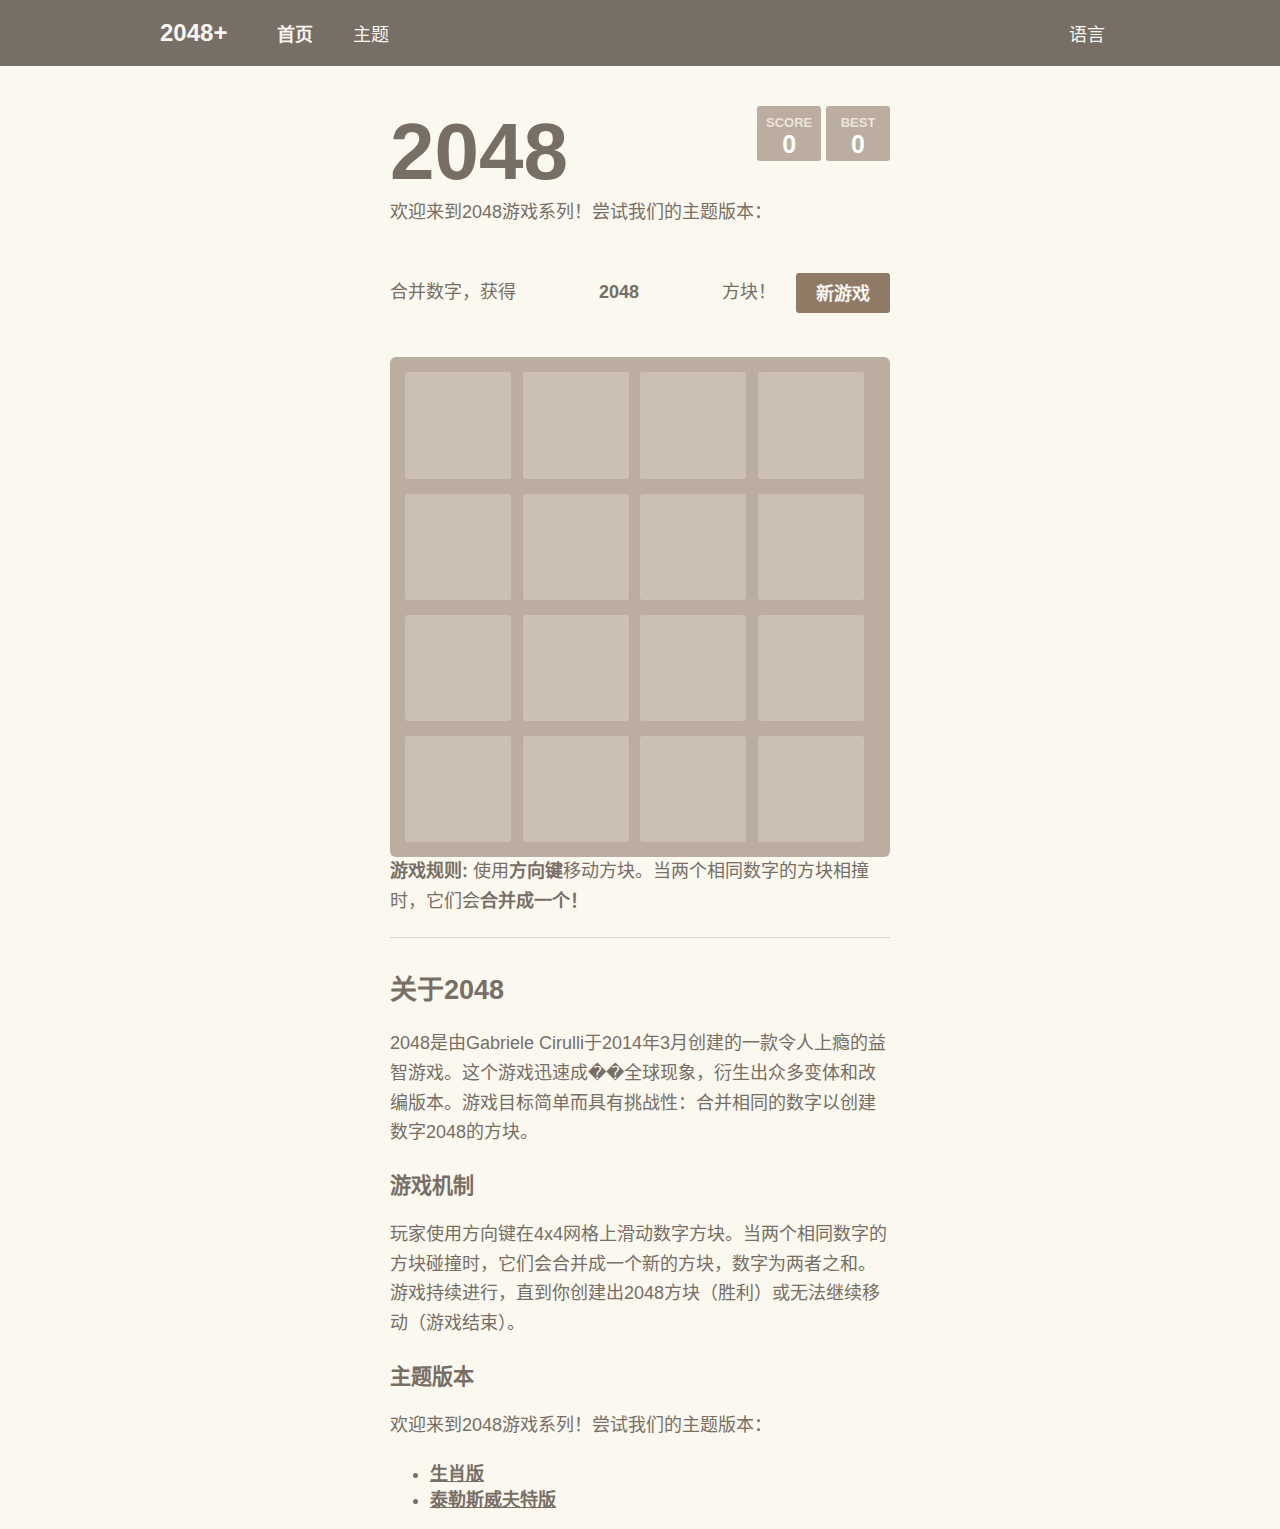
==== commit 8d77bad1: "update" ====
--- a/cn/index.html
+++ b/cn/index.html
@@ -1,11 +1,12 @@
 <!DOCTYPE html>
-<html lang="cn">
+<html lang="zh-CN">
 <head>
   <meta charset="utf-8">
-  <title>2048 Game Series | 2048 Fun Games</title>
+  <title>2048 游戏系列 | 2048 趣味游戏</title>
   <meta name="description" content="欢迎来到2048游戏系列！尝试我们的主题版本：">
-  <link href="../themes/common.css" rel="stylesheet" type="text/css">
+  <link href="../style/nav.css" rel="stylesheet" type="text/css">
   <link href="../style/main.css" rel="stylesheet" type="text/css">
+  <link href="../style/game-layout.css" rel="stylesheet" type="text/css">
   <link rel="apple-touch-icon" href="meta/apple-touch-icon.png">
   <meta name="apple-mobile-web-app-capable" content="yes">
   <meta name="apple-mobile-web-app-status-bar-style" content="black">
@@ -19,23 +20,25 @@
 <body>
   <div class="nav-container">
     <div class="nav-menu">
-      <div class="site-title">2048+</div>
-      <div class="nav-item">
-        <a href="index.html" style="color: #f9f6f2; text-decoration: none; display: block;">首页</a>
-      </div>
-      <div class="nav-item">
-        <span>主题</span>
-        <div class="dropdown-content">
-          <a href="themes/zodiac.html">生肖版</a>
-          <a href="themes/taylorSwift.html">泰勒斯威夫特版</a>
+      <div class="nav-left">
+        <div class="site-title">2048+</div>
+        <div class="nav-item">
+          <a href="index.html">首页</a>
+        </div>
+        <div class="nav-item">
+          <span>主题</span>
+          <div class="dropdown-content">
+            <a href="themes/zodiac.html">生肖版</a>
+            <a href="themes/taylorSwift.html">霉霉版</a>
+          </div>
         </div>
       </div>
-    </div>
-    <div class="language-selector nav-item">
-      <span>语言</span>
-      <div class="dropdown-content">
-        <a href="/cn/index.html">简体中文</a>
-        <a href="/en/index.html">English</a>
+      <div class="language-selector">
+        <span>语言</span>
+        <div class="dropdown-content">
+          <a href="/cn/index.html">简体中文</a>
+          <a href="/en/index.html">English</a>
+        </div>
       </div>
     </div>
   </div>
@@ -112,7 +115,7 @@
     <hr>
     <div class="game-description">
       <h2>关于2048</h2>
-      <p>2048是由Gabriele Cirulli于2014年3月创建的一款令人上瘾的益智游戏。这个游戏迅速成为全球现象，衍生出众多变体和改编版本。游戏目标简单而具有挑战性：合并相同的数字以创建数字2048的方块。</p>
+      <p>2048是由Gabriele Cirulli于2014年3月创建的一款令人上瘾的益智游戏。这个游戏迅速成��全球现象，衍生出众多变体和改编版本。游戏目标简单而具有挑战性：合并相同的数字以创建数字2048的方块。</p>
       
       <h3>游戏机制</h3>
       <p>玩家使用方向键在4x4网格上滑动数字方块。当两个相同数字的方块碰撞时，它们会合并成一个新的方块，数字为两者之和。游戏持续进行，直到你创建出2048方块（胜利）或无法继续移动（游戏结束）。</p>
--- a/style/nav.css
+++ b/style/nav.css
@@ -0,0 +1,181 @@
+/* 导航栏容器 */
+.nav-container {
+  background-color: #776e65;
+  padding: 10px 0;
+  margin-bottom: 40px;
+  width: 100%;
+  -webkit-box-sizing: border-box;
+  box-sizing: border-box;
+}
+
+/* 导航菜单 */
+.nav-menu {
+  display: -webkit-box;
+  display: -webkit-flex;
+  display: -ms-flexbox;
+  display: flex;
+  -webkit-box-align: center;
+  -webkit-align-items: center;
+  -ms-flex-align: center;
+  align-items: center;
+  -webkit-box-pack: justify;
+  -webkit-justify-content: space-between;
+  -ms-flex-pack: justify;
+  justify-content: space-between;
+  max-width: 960px;
+  margin: 0 auto;
+  padding: 0 20px;
+}
+
+/* 左侧导航组 */
+.nav-left {
+  display: -webkit-box;
+  display: -webkit-flex;
+  display: -ms-flexbox;
+  display: flex;
+  -webkit-box-align: center;
+  -webkit-align-items: center;
+  -ms-flex-align: center;
+  align-items: center;
+}
+
+/* 网站标题 */
+.site-title {
+  color: #f9f6f2;
+  font-size: 24px;
+  font-weight: bold;
+  margin-right: 40px;
+  white-space: nowrap;
+}
+
+/* 导航项 */
+.nav-item {
+  position: relative;
+  margin-right: 20px;
+  cursor: pointer;
+  white-space: nowrap;
+  padding: 10px;
+}
+
+.nav-item:last-child {
+  margin-right: 0;
+}
+
+.nav-item:hover {
+  background-color: rgba(255, 255, 255, 0.1);
+  border-radius: 4px;
+}
+
+.nav-item a,
+.nav-item span {
+  color: #f9f6f2 !important;
+  text-decoration: none;
+  display: block;
+}
+
+/* 下拉菜单 */
+.dropdown-content {
+  visibility: hidden;
+  opacity: 0;
+  position: absolute;
+  top: calc(100% + 5px);
+  background-color: #776e65;
+  min-width: 160px;
+  box-shadow: 0px 8px 16px 0px rgba(0,0,0,0.2);
+  z-index: 1000;
+  border-radius: 4px;
+  left: 50%;
+  transform: translateX(-50%);
+  transition: all 0.3s ease;
+  padding: 5px 0;
+}
+
+.nav-item:hover .dropdown-content,
+.language-selector:hover .dropdown-content {
+  visibility: visible;
+  opacity: 1;
+}
+
+.dropdown-content a {
+  color: #f9f6f2 !important;
+  padding: 12px 20px;
+  text-decoration: none;
+  display: block;
+  white-space: nowrap;
+  transition: background-color 0.2s ease;
+}
+
+.dropdown-content a:hover {
+  background-color: #8f7a66;
+}
+
+/* 语言选择器 */
+.language-selector {
+  position: relative;
+  cursor: pointer;
+  white-space: nowrap;
+  padding: 10px 15px;
+}
+
+.language-selector span {
+  color: #f9f6f2 !important;
+  display: block;
+}
+
+.language-selector:hover {
+  background-color: rgba(255, 255, 255, 0.1);
+  border-radius: 4px;
+}
+
+.language-selector .dropdown-content {
+  right: auto;
+  left: 50%;
+  transform: translateX(-50%);
+}
+
+/* 响应式设计 */
+@media screen and (max-width: 520px) {
+  .nav-menu {
+    -webkit-flex-wrap: wrap;
+    -ms-flex-wrap: wrap;
+    flex-wrap: wrap;
+    -webkit-box-pack: center;
+    -webkit-justify-content: center;
+    -ms-flex-pack: center;
+    justify-content: center;
+    padding: 10px;
+  }
+
+  .nav-left {
+    -webkit-flex-wrap: wrap;
+    -ms-flex-wrap: wrap;
+    flex-wrap: wrap;
+    -webkit-box-pack: center;
+    -webkit-justify-content: center;
+    -ms-flex-pack: center;
+    justify-content: center;
+    margin-bottom: 10px;
+  }
+
+  .site-title {
+    width: 100%;
+    text-align: center;
+    margin-bottom: 10px;
+  }
+
+  .nav-item {
+    margin: 5px 10px;
+    font-size: 16px;
+  }
+
+  .language-selector {
+    width: auto;
+    text-align: center;
+    margin-top: 10px;
+  }
+
+  .dropdown-content {
+    position: absolute;
+    width: 160px;
+  }
+} --- a/style/main.css
+++ b/style/main.css
@@ -3410,7 +3410,7 @@
   position: relative;
   z-index: 10;
   text-align: center;
-  margin-bottom: 40px;
+  margin-bottom: 5px;
 }
 
 .restart-button {
@@ -3819,7 +3819,7 @@
   position: relative;
   z-index: 10;
   text-align: center;
-  margin-bottom: 40px;
+  
 }
 
 .restart-button {
--- a/style/game-layout.css
+++ b/style/game-layout.css
@@ -0,0 +1,25 @@
+/* Game Intro and Above Game Styles */
+.game-intro {
+  margin-bottom: 20px;
+  text-align: center;
+}
+
+.above-game {
+  display: flex;
+  justify-content: space-between;
+  align-items: center;
+  margin-top: 20px;
+  margin-bottom: 20px;
+  padding: 10px 0;
+}
+
+.above-game .game-intro {
+  margin: 0;
+  text-align: left;
+  flex: 1;
+  padding-right: 20px;
+}
+
+.above-game .restart-button {
+  white-space: nowrap;
+} 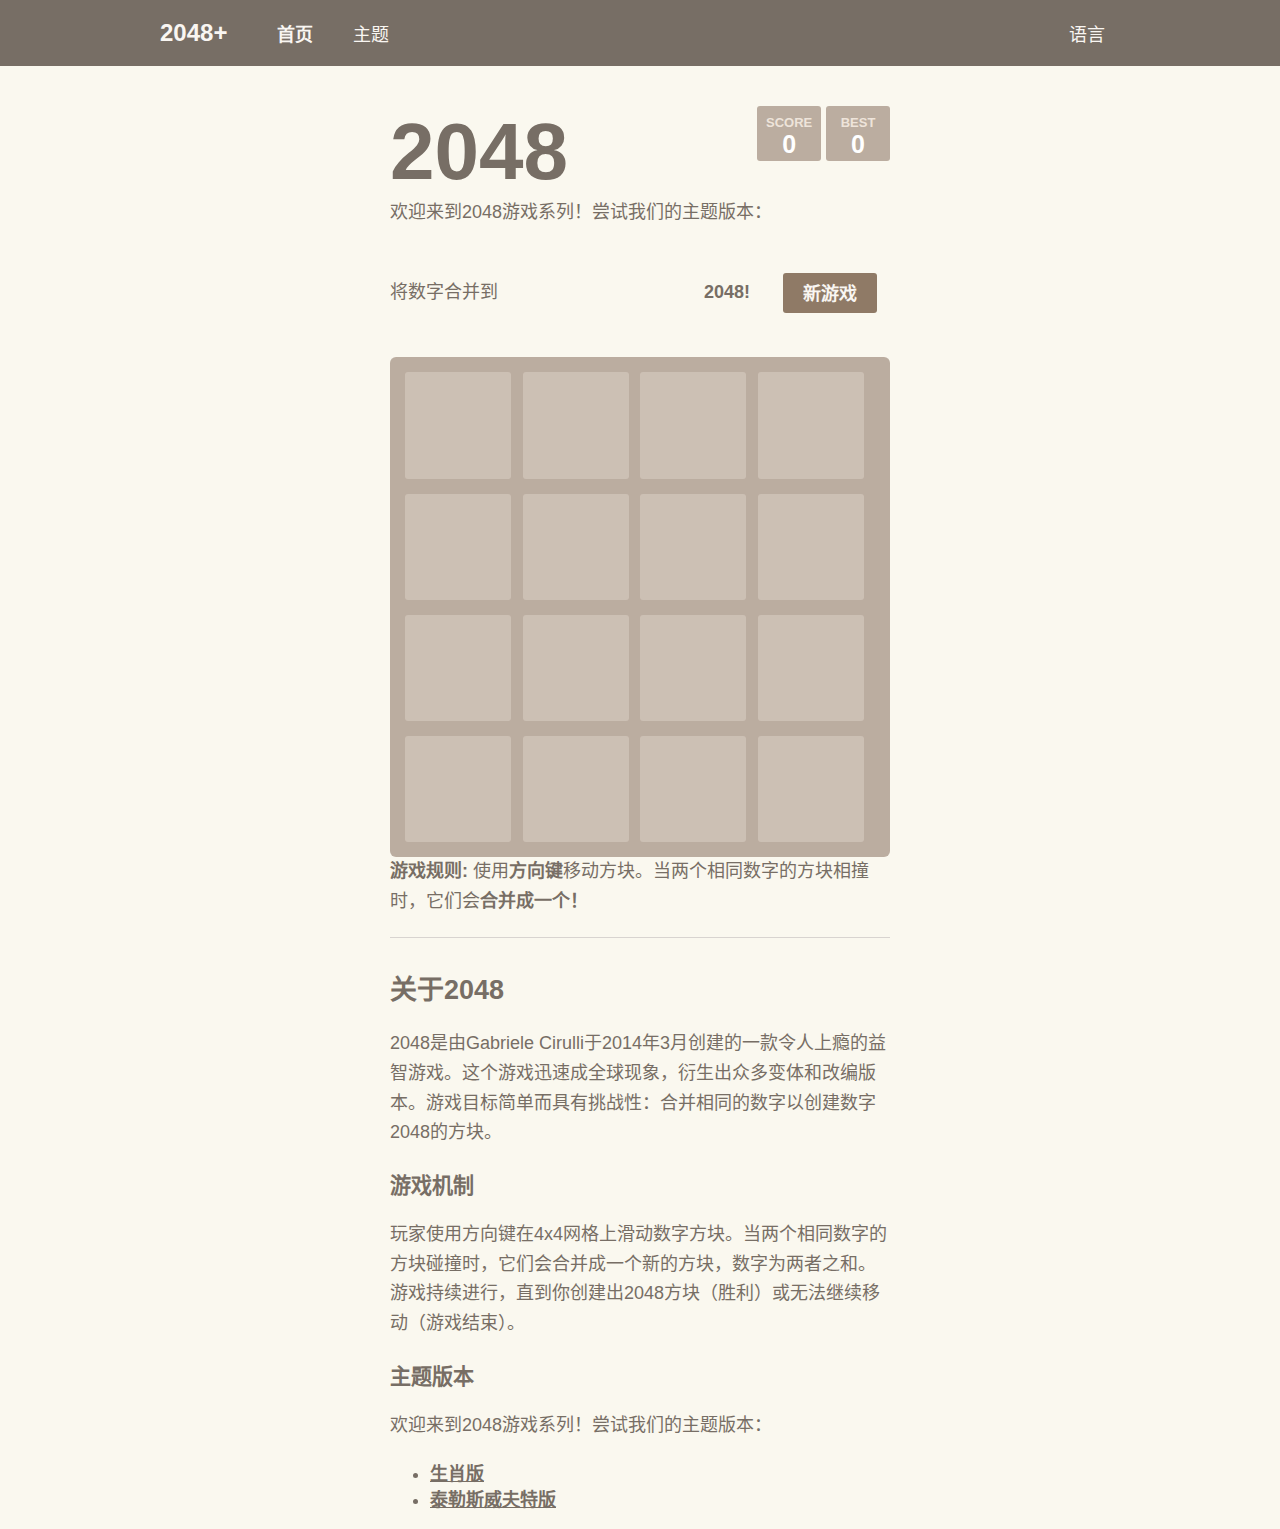
==== commit b4b26044: "update" ====
--- a/cn/index.html
+++ b/cn/index.html
@@ -57,8 +57,10 @@
     </p>
 
     <div class="above-game">
-      <p class="game-intro">合并数字，获得 <strong>2048</strong> 方块！</p>
-      <a class="restart-button">新游戏</a>
+      <p class="game-intro">将数字合并到 <strong>2048!</strong></p>
+      <div class="button-container">
+        <a class="restart-button">新游戏</a>
+      </div>
     </div>
 
     <div class="game-container">
@@ -115,7 +117,7 @@
     <hr>
     <div class="game-description">
       <h2>关于2048</h2>
-      <p>2048是由Gabriele Cirulli于2014年3月创建的一款令人上瘾的益智游戏。这个游戏迅速成��全球现象，衍生出众多变体和改编版本。游戏目标简单而具有挑战性：合并相同的数字以创建数字2048的方块。</p>
+      <p>2048是由Gabriele Cirulli于2014年3月创建的一款令人上瘾的益智游戏。这个游戏迅速成全球现象，衍生出众多变体和改编版本。游戏目标简单而具有挑战性：合并相同的数字以创建数字2048的方块。</p>
       
       <h3>游戏机制</h3>
       <p>玩家使用方向键在4x4网格上滑动数字方块。当两个相同数字的方块碰撞时，它们会合并成一个新的方块，数字为两者之和。游戏持续进行，直到你创建出2048方块（胜利）或无法继续移动（游戏结束）。</p>
--- a/style/game-layout.css
+++ b/style/game-layout.css
@@ -18,8 +18,28 @@
   text-align: left;
   flex: 1;
   padding-right: 20px;
+  min-width: 0;
 }
 
-.above-game .restart-button {
-  white-space: nowrap;
+.above-game .button-container {
+  display: flex;
+  justify-content: flex-end;
+  flex-shrink: 0;
+  min-width: 120px;
+}
+
+.restart-button {
+  display: inline-block;
+  background: #8f7a66;
+  border-radius: 3px;
+  padding: 0 20px;
+  text-decoration: none;
+  color: #f9f6f2;
+  height: 40px;
+  line-height: 42px;
+  cursor: pointer;
+}
+
+.restart-button:hover {
+  background: #8f7a66cc;
 } 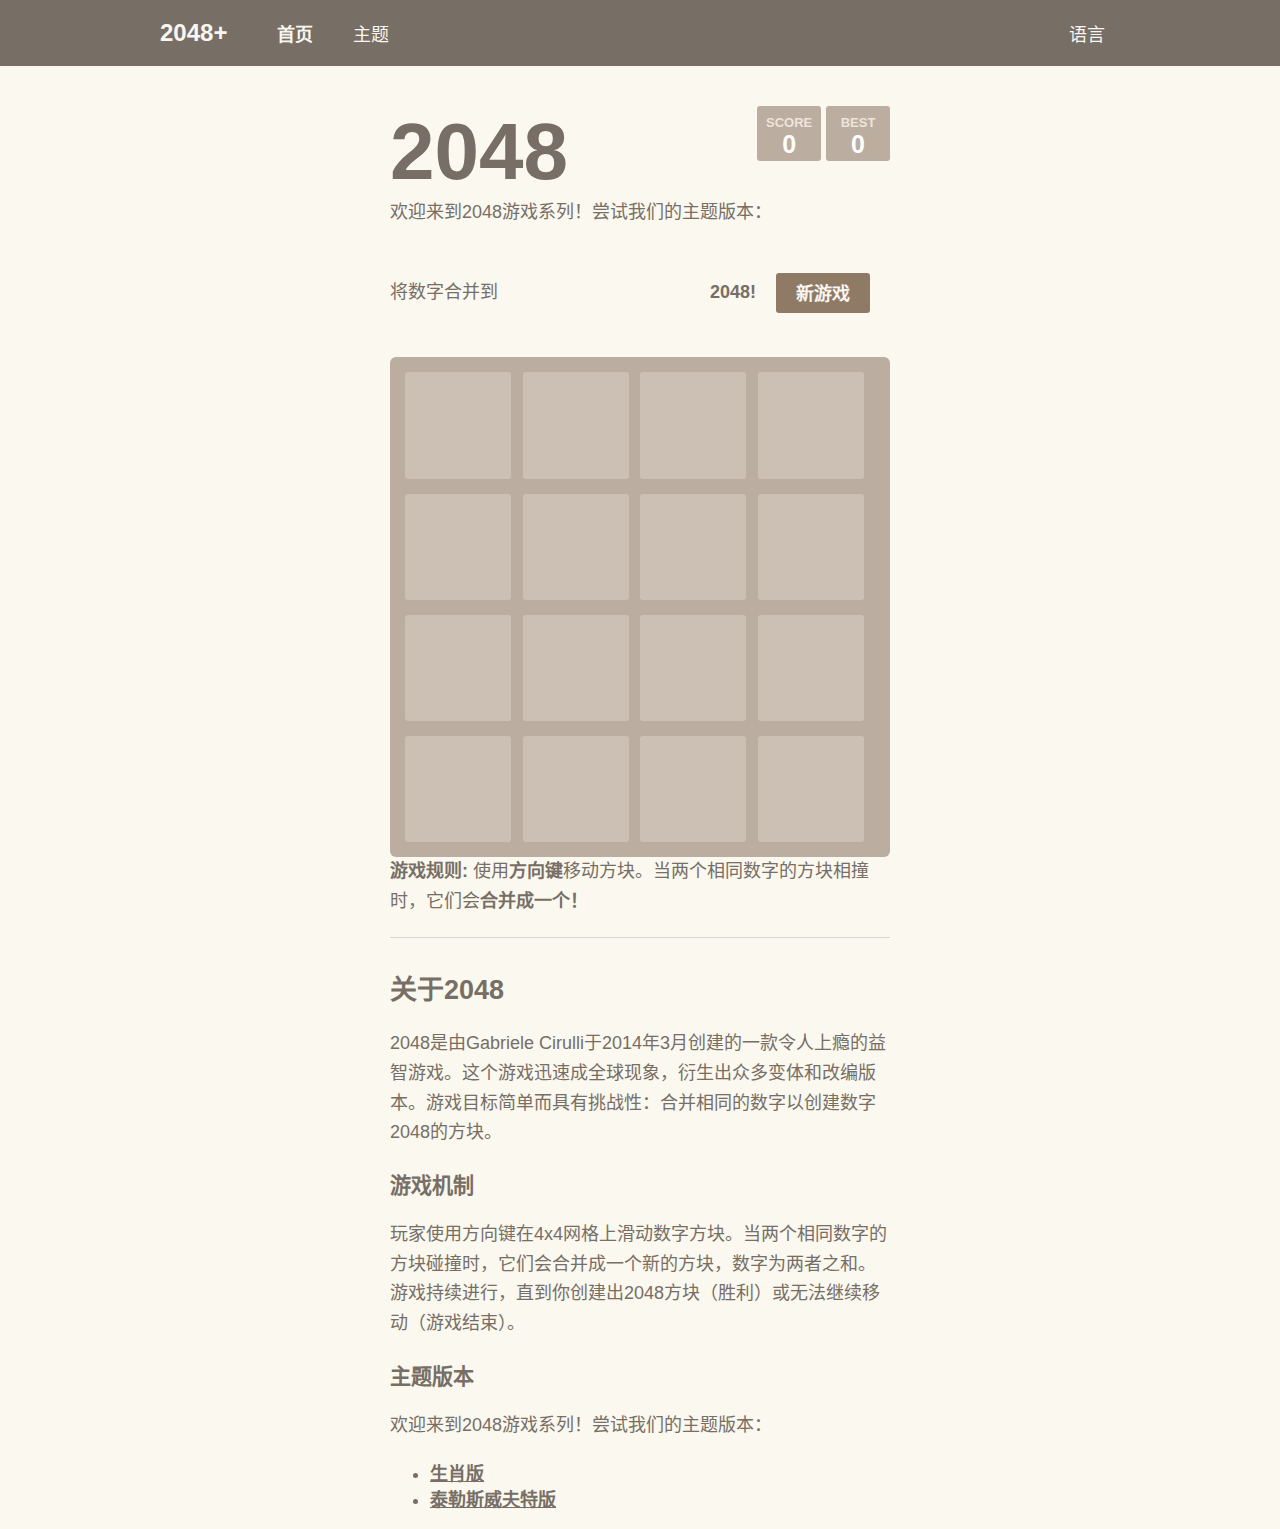
==== commit 0a998a80: "add update" ====
--- a/cn/index.html
+++ b/cn/index.html
@@ -7,6 +7,7 @@
   <link href="../style/nav.css" rel="stylesheet" type="text/css">
   <link href="../style/main.css" rel="stylesheet" type="text/css">
   <link href="../style/game-layout.css" rel="stylesheet" type="text/css">
+  <link href="../style/animations.css" rel="stylesheet" type="text/css">
   <link rel="apple-touch-icon" href="meta/apple-touch-icon.png">
   <meta name="apple-mobile-web-app-capable" content="yes">
   <meta name="apple-mobile-web-app-status-bar-style" content="black">
--- a/style/game-layout.css
+++ b/style/game-layout.css
@@ -11,21 +11,26 @@
   margin-top: 20px;
   margin-bottom: 20px;
   padding: 10px 0;
+  width: 100%;
+  gap: 20px;
 }
 
 .above-game .game-intro {
   margin: 0;
   text-align: left;
-  flex: 1;
-  padding-right: 20px;
+  white-space: nowrap;
+  overflow: visible;
+  flex-grow: 1;
+  flex-shrink: 1;
+  flex-basis: auto;
   min-width: 0;
 }
 
 .above-game .button-container {
   display: flex;
   justify-content: flex-end;
-  flex-shrink: 0;
-  min-width: 120px;
+  flex: 0 0 auto;
+  width: auto;
 }
 
 .restart-button {
@@ -38,6 +43,7 @@
   height: 40px;
   line-height: 42px;
   cursor: pointer;
+  white-space: nowrap;
 }
 
 .restart-button:hover {
--- a/style/animations.css
+++ b/style/animations.css
@@ -0,0 +1,36 @@
+/* Score Addition Animation */
+@keyframes move-up {
+  0% {
+    opacity: 1;
+    transform: translateY(0);
+  }
+  100% {
+    opacity: 0;
+    transform: translateY(-25px);
+  }
+}
+
+@-webkit-keyframes move-up {
+  0% {
+    opacity: 1;
+    -webkit-transform: translateY(0);
+  }
+  100% {
+    opacity: 0;
+    -webkit-transform: translateY(-25px);
+  }
+}
+
+.score-addition {
+  position: absolute;
+  right: 30px;
+  color: rgba(119, 110, 101, 0.9);
+  font-size: 25px;
+  line-height: 25px;
+  font-weight: bold;
+  z-index: 100;
+  -webkit-animation: move-up 0.6s ease-in;
+  animation: move-up 0.6s ease-in;
+  -webkit-animation-fill-mode: forwards;
+  animation-fill-mode: forwards;
+} 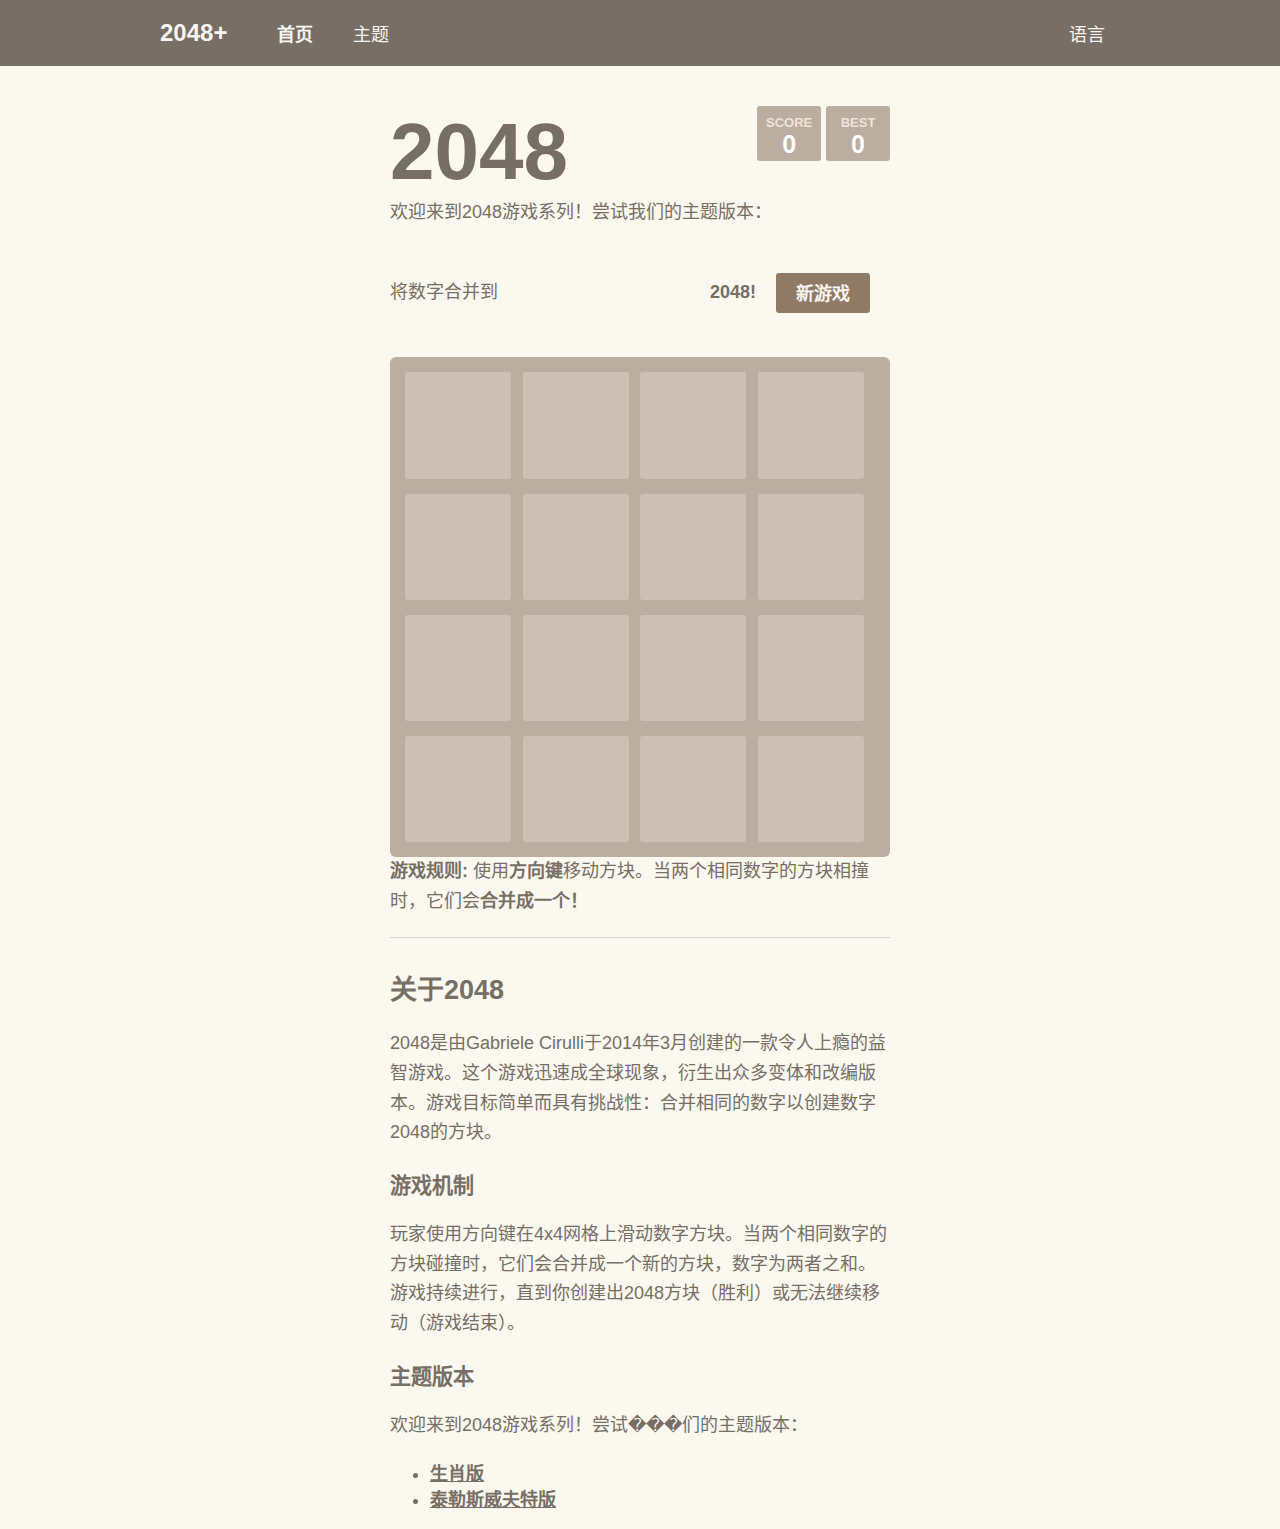
==== commit 9495502e: "update" ====
--- a/cn/index.html
+++ b/cn/index.html
@@ -124,7 +124,7 @@
       <p>玩家使用方向键在4x4网格上滑动数字方块。当两个相同数字的方块碰撞时，它们会合并成一个新的方块，数字为两者之和。游戏持续进行，直到你创建出2048方块（胜利）或无法继续移动（游戏结束）。</p>
       
       <h3>主题版本</h3>
-      <p>欢迎来到2048游戏系列！尝试我们的主题版本：</p>
+      <p>欢迎来到2048游戏系列！尝试���们的主题版本：</p>
       <ul>
         <li><strong><a href="themes/zodiac.html">生肖版</a></strong></li>
         <li><strong><a href="themes/taylorSwift.html">泰勒斯威夫特版</a></strong></li>
@@ -150,7 +150,9 @@
     }
 
     function shareOnXiaohongshu() {
-      const text = "欢迎来到2048游戏系列！尝试我们的主题版本： " + window.location.href;
+      const score = document.querySelector('.score-container').textContent;
+      const best = document.querySelector('.best-container').textContent;
+      const text = `我在2048中获得了${score}分！我的最高分是${best}分。快来挑战我吧！${window.location.href}`;
       navigator.clipboard.writeText(text).then(() => {
         alert("分享到小红书");
       });
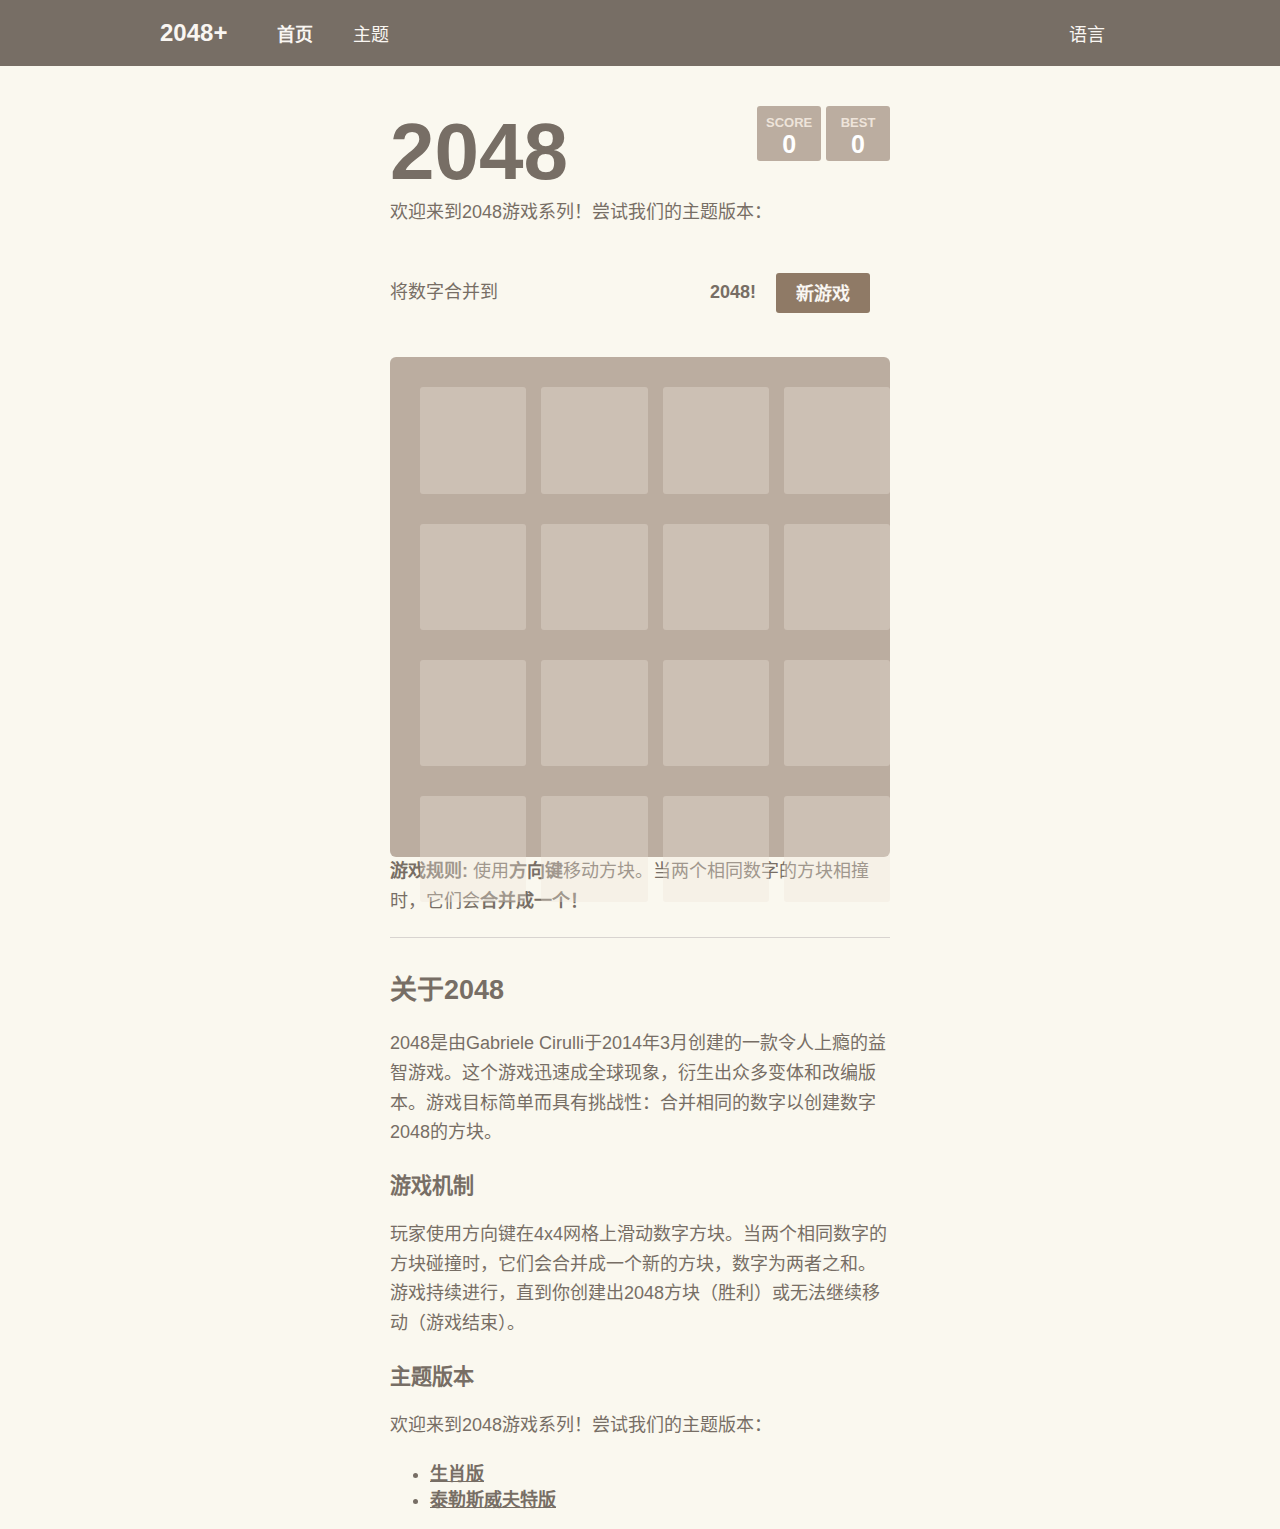
==== commit 9b98b130: "update" ====
--- a/cn/index.html
+++ b/cn/index.html
@@ -8,6 +8,7 @@
   <link href="../style/main.css" rel="stylesheet" type="text/css">
   <link href="../style/game-layout.css" rel="stylesheet" type="text/css">
   <link href="../style/animations.css" rel="stylesheet" type="text/css">
+  <link href="../style/grid.css" rel="stylesheet" type="text/css">
   <link rel="apple-touch-icon" href="meta/apple-touch-icon.png">
   <meta name="apple-mobile-web-app-capable" content="yes">
   <meta name="apple-mobile-web-app-status-bar-style" content="black">
@@ -124,7 +125,7 @@
       <p>玩家使用方向键在4x4网格上滑动数字方块。当两个相同数字的方块碰撞时，它们会合并成一个新的方块，数字为两者之和。游戏持续进行，直到你创建出2048方块（胜利）或无法继续移动（游戏结束）。</p>
       
       <h3>主题版本</h3>
-      <p>欢迎来到2048游戏系列！尝试���们的主题版本：</p>
+      <p>欢迎来到2048游戏系列！尝试我们的主题版本：</p>
       <ul>
         <li><strong><a href="themes/zodiac.html">生肖版</a></strong></li>
         <li><strong><a href="themes/taylorSwift.html">泰勒斯威夫特版</a></strong></li>
--- a/style/grid.css
+++ b/style/grid.css
@@ -0,0 +1,73 @@
+/* Grid Layout Styles */
+.grid-container {
+  position: relative;
+  z-index: 1;
+  width: 100%;
+  height: 100%;
+  display: flex;
+  flex-direction: column;
+  gap: 15px;
+  padding: 15px;
+  box-sizing: border-box;
+}
+
+.grid-row {
+  display: flex;
+  gap: 15px;
+  flex: 1;
+}
+
+.grid-cell {
+  flex: 1;
+  aspect-ratio: 1;
+  border-radius: 3px;
+  background: rgba(238, 228, 218, 0.35);
+}
+
+.tile-container {
+  position: absolute;
+  top: 15px;
+  left: 15px;
+  right: 15px;
+  bottom: 15px;
+  z-index: 2;
+}
+
+.tile {
+  position: absolute;
+  width: calc(25% - 11.25px);
+  padding-bottom: calc(25% - 11.25px);
+  transition: transform 100ms ease-in-out;
+}
+
+.tile .tile-inner {
+  position: absolute;
+  top: 0;
+  left: 0;
+  right: 0;
+  bottom: 0;
+  border-radius: 3px;
+  background-size: cover;
+  background-position: center;
+}
+
+/* Position classes */
+.tile.tile-position-1-1 { transform: translate(0%, 0%); }
+.tile.tile-position-1-2 { transform: translate(0%, 100%); }
+.tile.tile-position-1-3 { transform: translate(0%, 200%); }
+.tile.tile-position-1-4 { transform: translate(0%, 300%); }
+
+.tile.tile-position-2-1 { transform: translate(100%, 0%); }
+.tile.tile-position-2-2 { transform: translate(100%, 100%); }
+.tile.tile-position-2-3 { transform: translate(100%, 200%); }
+.tile.tile-position-2-4 { transform: translate(100%, 300%); }
+
+.tile.tile-position-3-1 { transform: translate(200%, 0%); }
+.tile.tile-position-3-2 { transform: translate(200%, 100%); }
+.tile.tile-position-3-3 { transform: translate(200%, 200%); }
+.tile.tile-position-3-4 { transform: translate(200%, 300%); }
+
+.tile.tile-position-4-1 { transform: translate(300%, 0%); }
+.tile.tile-position-4-2 { transform: translate(300%, 100%); }
+.tile.tile-position-4-3 { transform: translate(300%, 200%); }
+.tile.tile-position-4-4 { transform: translate(300%, 300%); } 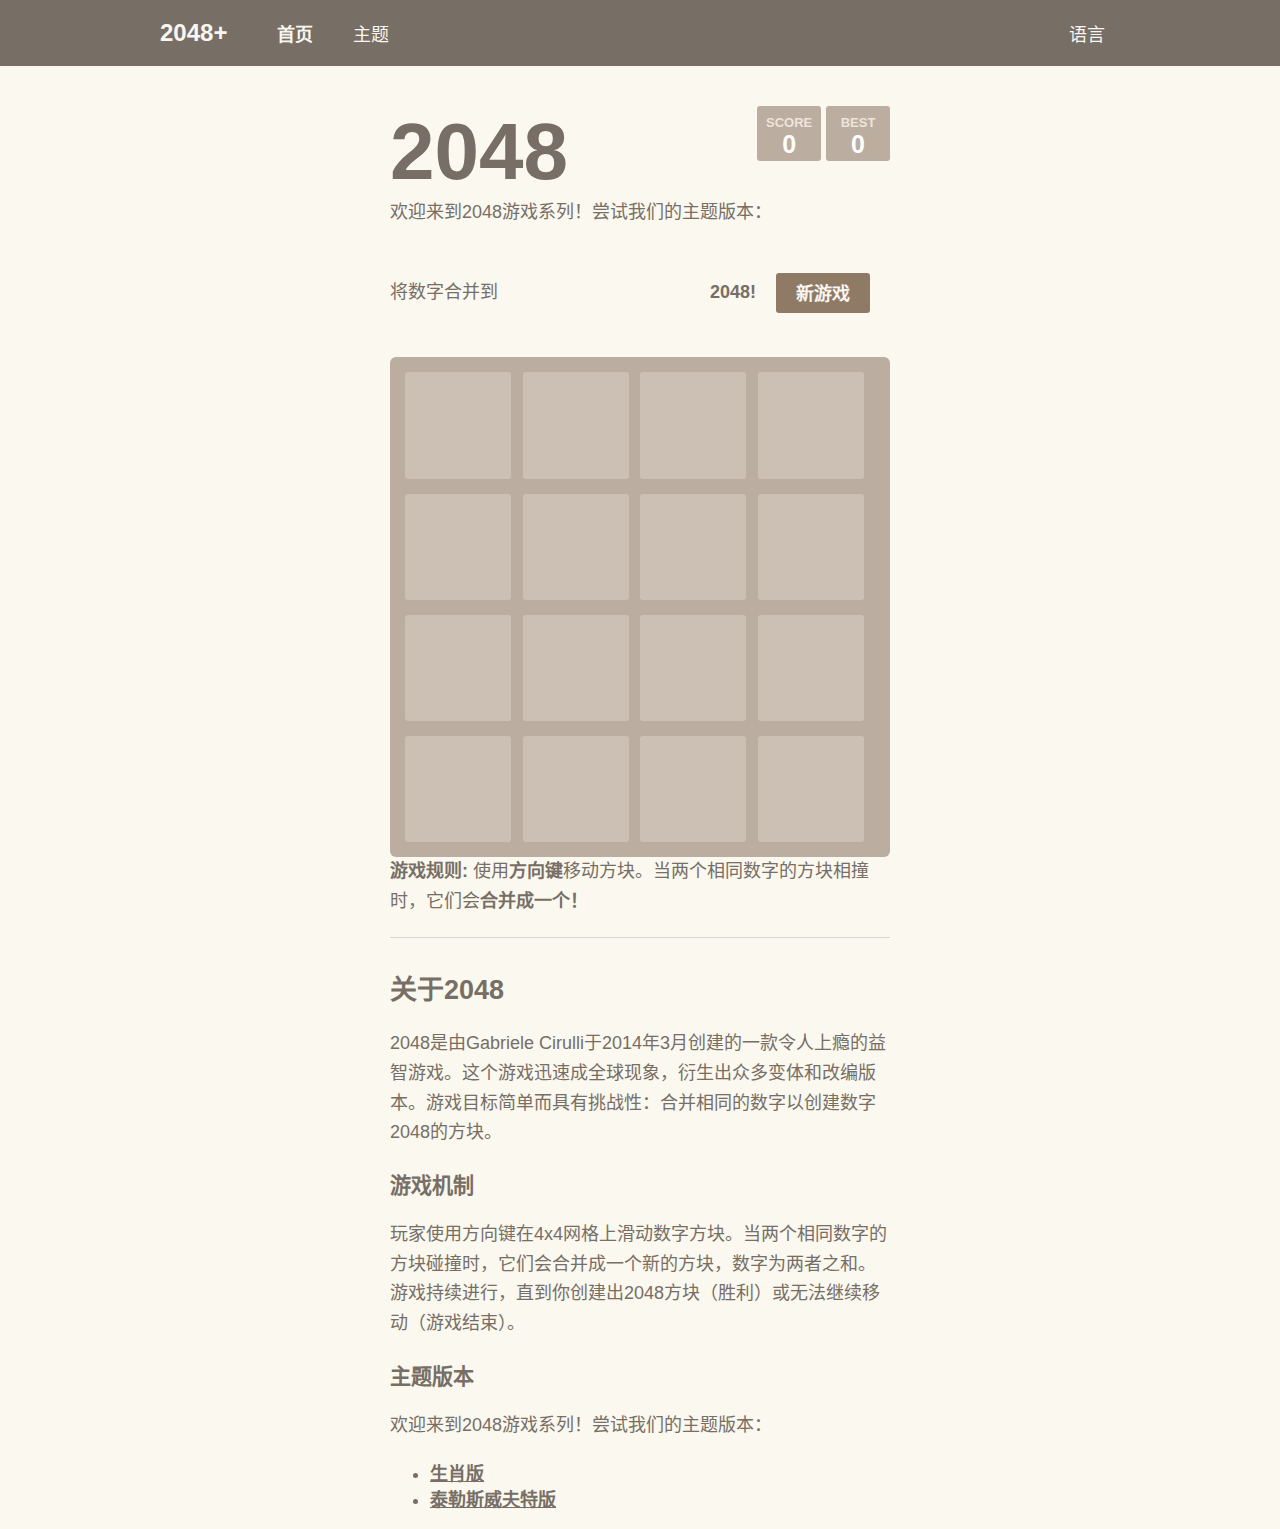
==== commit 58a1285f: "update" ====
--- a/cn/index.html
+++ b/cn/index.html
@@ -59,7 +59,7 @@
     </p>
 
     <div class="above-game">
-      <p class="game-intro">将数字合并到 <strong>2048!</strong></p>
+      <p class="game-intro">将数字合并到<strong>2048!</strong></p>
       <div class="button-container">
         <a class="restart-button">新游戏</a>
       </div>
--- a/style/grid.css
+++ b/style/grid.css
@@ -4,22 +4,21 @@
   z-index: 1;
   width: 100%;
   height: 100%;
-  display: flex;
-  flex-direction: column;
-  gap: 15px;
-  padding: 15px;
-  box-sizing: border-box;
 }
 
 .grid-row {
+  margin-bottom: 15px;
   display: flex;
-  gap: 15px;
-  flex: 1;
+  justify-content: space-between;
+}
+
+.grid-row:last-child {
+  margin-bottom: 0;
 }
 
 .grid-cell {
-  flex: 1;
-  aspect-ratio: 1;
+  width: 106.25px;
+  height: 106.25px;
   border-radius: 3px;
   background: rgba(238, 228, 218, 0.35);
 }
@@ -35,39 +34,40 @@
 
 .tile {
   position: absolute;
-  width: calc(25% - 11.25px);
-  padding-bottom: calc(25% - 11.25px);
+  width: 106.25px;
+  height: 106.25px;
   transition: transform 100ms ease-in-out;
 }
 
 .tile .tile-inner {
-  position: absolute;
-  top: 0;
-  left: 0;
-  right: 0;
-  bottom: 0;
+  width: 106.25px;
+  height: 106.25px;
+  line-height: 106.25px;
   border-radius: 3px;
   background-size: cover;
   background-position: center;
+  text-align: center;
+  position: absolute;
+  left: 0;
+  top: 0;
 }
 
-/* Position classes */
-.tile.tile-position-1-1 { transform: translate(0%, 0%); }
-.tile.tile-position-1-2 { transform: translate(0%, 100%); }
-.tile.tile-position-1-3 { transform: translate(0%, 200%); }
-.tile.tile-position-1-4 { transform: translate(0%, 300%); }
+.tile.tile-position-1-1 { transform: translate(0px, 0px); }
+.tile.tile-position-1-2 { transform: translate(0px, 121.25px); }
+.tile.tile-position-1-3 { transform: translate(0px, 242.5px); }
+.tile.tile-position-1-4 { transform: translate(0px, 363.75px); }
 
-.tile.tile-position-2-1 { transform: translate(100%, 0%); }
-.tile.tile-position-2-2 { transform: translate(100%, 100%); }
-.tile.tile-position-2-3 { transform: translate(100%, 200%); }
-.tile.tile-position-2-4 { transform: translate(100%, 300%); }
+.tile.tile-position-2-1 { transform: translate(118px, 0px); }
+.tile.tile-position-2-2 { transform: translate(118px, 121.25px); }
+.tile.tile-position-2-3 { transform: translate(118px, 242.5px); }
+.tile.tile-position-2-4 { transform: translate(118px, 363.75px); }
 
-.tile.tile-position-3-1 { transform: translate(200%, 0%); }
-.tile.tile-position-3-2 { transform: translate(200%, 100%); }
-.tile.tile-position-3-3 { transform: translate(200%, 200%); }
-.tile.tile-position-3-4 { transform: translate(200%, 300%); }
+.tile.tile-position-3-1 { transform: translate(236px, 0px); }
+.tile.tile-position-3-2 { transform: translate(236px, 121.25px); }
+.tile.tile-position-3-3 { transform: translate(236px, 242.5px); }
+.tile.tile-position-3-4 { transform: translate(236px, 363.75px); }
 
-.tile.tile-position-4-1 { transform: translate(300%, 0%); }
-.tile.tile-position-4-2 { transform: translate(300%, 100%); }
-.tile.tile-position-4-3 { transform: translate(300%, 200%); }
-.tile.tile-position-4-4 { transform: translate(300%, 300%); } +.tile.tile-position-4-1 { transform: translate(354px, 0px); }
+.tile.tile-position-4-2 { transform: translate(354px, 121.25px); }
+.tile.tile-position-4-3 { transform: translate(354px, 242.5px); }
+.tile.tile-position-4-4 { transform: translate(354px, 363.75px); } 